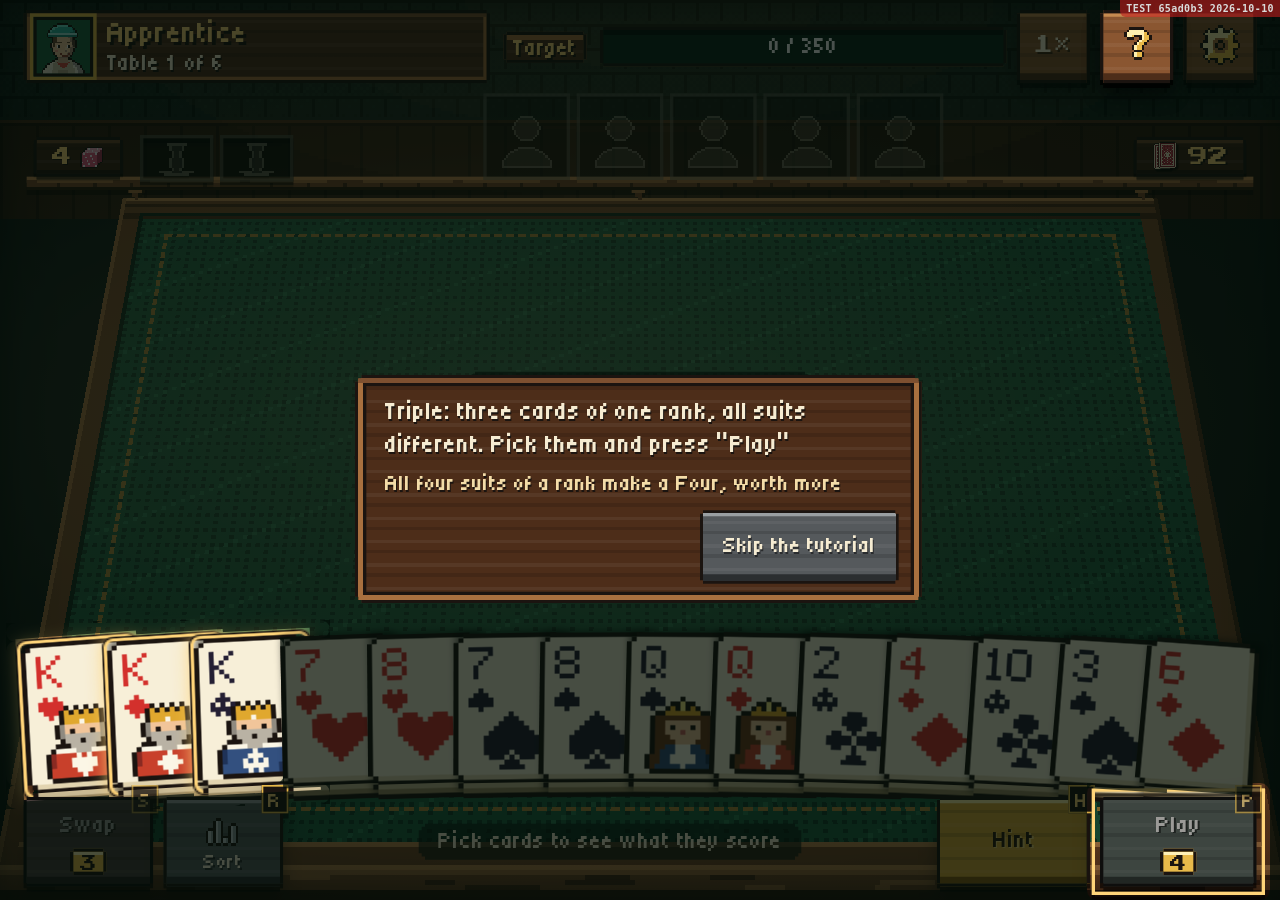
==== elli-bir/index.html @ 68dbdb4c "Publish elli-bir @ 65ad0b3 elli-bir @ 65ad0b3 2026-10-10T19:47:52.633Z idle-fishing @ 21b90ae 2026-1" ====
<!doctype html>
<html lang="ru">
	<head>
		<meta charset="utf-8" />
		<meta name="viewport" content="width=device-width, initial-scale=1, maximum-scale=1, user-scalable=no" />
		<title>51 Usta</title>
		<link rel="icon" href="data:," />
		<!-- Yandex Games SDK -->
		<script async src="/sdk.js" onload="initSDK()"></script>
		<script>
			var sdkDone;
			var sdkStarted = false;
			window.__ysdk = new Promise(function (resolve) { sdkDone = resolve; });
			async function initSDK() {
				if (sdkStarted) return;
				sdkStarted = true;
				try {
					const ysdk = await YaGames.init();
					sdkDone(ysdk);
				} catch (e) {
					sdkDone(null);
				}
			}
			document.currentScript.previousElementSibling.addEventListener("error", function () { sdkDone(null); });
			if (window.YaGames) initSDK(); // loaded before this line ran (its onload then found no initSDK yet)
		</script>
		<script type="module" crossorigin src="./assets/index-DZtdMWfY.js"></script>
		<link rel="stylesheet" crossorigin href="./assets/index-CQ7Fwf6F.css">
	<meta name="robots" content="noindex, nofollow">
</head>
	<body>
		<div id="game"></div>
		<div id="ui"></div>
	<div id="publish-play-badge" aria-hidden="true" style="position:fixed;top:env(safe-area-inset-top,0px);right:env(safe-area-inset-right,0px);border-radius:0 0 0 6px;z-index:2147483647;pointer-events:none;margin:0;padding:2px 6px;background:rgba(190,30,30,.72);color:#fff;font:700 10px/1.3 ui-monospace,Menlo,Consolas,monospace;letter-spacing:.04em;white-space:nowrap;opacity:.85">TEST 65ad0b3 2026-10-10</div>
</body>
</html>
---- elli-bir/assets/index-CQ7Fwf6F.css ----
.bump{animation:bump .28s cubic-bezier(.3,1.8,.5,1)}.bump-big{animation:bump-big .45s cubic-bezier(.3,2.2,.5,1)}@keyframes bump{0%{transform:scale(1)}40%{transform:scale(1.18) rotate(-3deg);color:#fff4b0}to{transform:scale(1)}}@keyframes bump-big{0%{transform:scale(1)}30%{transform:scale(1.45) rotate(4deg);color:#fff}60%{transform:scale(.94) rotate(-2deg)}to{transform:scale(1)}}button{transition:transform .12s,filter .12s}@media(hover:hover){button:hover:not(:disabled){filter:brightness(1.12);transform:translateY(-2px) rotate(-1deg)}}.press{animation:press .32s cubic-bezier(.3,1.6,.5,1)}@keyframes press{0%{transform:scale(1)}25%{transform:scale(1.08,.86)}55%{transform:scale(.95,1.06) rotate(1.5deg)}to{transform:scale(1)}}.shake{animation:shake .35s linear}@keyframes shake{0%,to{transform:translate(0)}20%{transform:translate(-5px) rotate(-2deg)}40%{transform:translate(5px) rotate(2deg)}60%{transform:translate(-3px)}80%{transform:translate(3px)}}.bought{animation:bought .5s ease-out}@keyframes bought{0%{box-shadow:0 0 #6ee07ae6;transform:scale(1)}30%{transform:scale(1.03) rotate(-.6deg)}to{box-shadow:0 0 0 14px #6ee07a00;transform:scale(1)}}.toast{animation:toast-in .4s cubic-bezier(.3,1.7,.5,1)}@keyframes toast-in{0%{transform:scale(.3) rotate(-6deg);opacity:0}to{transform:scale(1) rotate(0);opacity:1}}.modal{animation:modal-in .45s cubic-bezier(.3,1.6,.5,1);box-shadow:0 8px #00000059}@keyframes modal-in{0%{transform:translateY(40px) scale(.6) rotate(-4deg);opacity:0}to{transform:none;opacity:1}}.card{position:relative;overflow:hidden;transition:transform .15s ease-out;--shine-x: -50%}.card:after{content:"";position:absolute;inset:0;background:linear-gradient(105deg,transparent 35%,rgba(255,255,255,.22) 48%,transparent 60%);background-size:250% 100%;background-position:var(--shine-x) 0;pointer-events:none;mix-blend-mode:screen}.row{transition:transform .15s}.idle-bob{animation:idle-bob 2.6s ease-in-out infinite}@keyframes idle-bob{0%,to{transform:translateY(0) rotate(0)}50%{transform:translateY(-2px) rotate(-3deg)}}@media(prefers-reduced-motion:reduce){*,*:before,*:after{animation:none!important;transition:none!important}}.toast .badge{display:block;width:fit-content;margin:0 auto 3px}.coach{z-index:1000}.coach-shade{fill:#000000a8}.coach-ring{pointer-events:none;border:2px solid var(--accent, #ffd34d);box-shadow:0 0 10px var(--accent, #ffd34d);animation:coach-pulse 1.1s ease-in-out infinite}@keyframes coach-pulse{0%,to{opacity:1}50%{opacity:.4}}.coach-caption{padding:10px 12px;border:2px solid var(--accent, #ffd34d);border-radius:10px;background:#1c1a28;color:#fff;font-size:15px;line-height:1.35;white-space:pre-line;user-select:none;-webkit-user-select:none;-webkit-touch-callout:none;box-shadow:0 6px #00000059;animation:coach-in .25s ease-out}@keyframes coach-in{0%{opacity:0}to{opacity:1}}.coach-buttons{display:flex;flex-wrap:wrap;justify-content:flex-end;gap:8px;margin-top:8px}.coach-buttons button{min-width:44px;min-height:44px;padding:0 14px;font:inherit}:root{--felt: #123d2b;--felt-mid: #1f6243;--wood: #6b3f22;--wood-l: #8a5631;--wood-d: #3e2414;--cream: #f6ecd2;--gold: #ffd479;--red: #d3452f;--blue: #3f8fd6;--green: #43a35a;--accent: #ffd479;--spd: 1;--ui: 1;--ink: #1b1410;--brass: #e8b94a;--brass-d: #a8703f;--plank: repeating-linear-gradient(0deg, rgba(0, 0, 0, .13) 0 2px, transparent 2px 6px, rgba(255, 255, 255, .05) 6px 8px, transparent 8px 14px);--notch: polygon(0 2px, 2px 2px, 2px 0, calc(100% - 2px) 0, calc(100% - 2px) 2px, 100% 2px, 100% calc(100% - 2px) , calc(100% - 2px) calc(100% - 2px) , calc(100% - 2px) 100%, 2px 100%, 2px calc(100% - 2px) , 0 calc(100% - 2px) );--notch2: polygon(0 4px, 2px 4px, 2px 2px, 4px 2px, 4px 0, calc(100% - 4px) 0, calc(100% - 4px) 2px, calc(100% - 2px) 2px, calc(100% - 2px) 4px, 100% 4px, 100% calc(100% - 4px) , calc(100% - 2px) calc(100% - 4px) , calc(100% - 2px) calc(100% - 2px) , calc(100% - 4px) calc(100% - 2px) , calc(100% - 4px) 100%, 4px 100%, 4px calc(100% - 2px) , 2px calc(100% - 2px) , 2px calc(100% - 4px) , 0 calc(100% - 4px) )}html,body{margin:0;height:100%;overflow:hidden;overscroll-behavior:none;background:var(--felt)}body{color:var(--cream);font-family:Tiny5,monospace;font-synthesis:none;user-select:none;-webkit-user-select:none;-webkit-touch-callout:none;-webkit-tap-highlight-color:transparent;touch-action:manipulation;overscroll-behavior:none}#game{position:fixed;inset:0}#ui{position:fixed;inset:0;pointer-events:none}button{font-family:inherit;-webkit-touch-callout:none}.round,.shop,.menu{--fit: 1;position:absolute;top:0;left:50%;translate:-50% 0;scale:var(--fit);transform-origin:50% 0;box-sizing:border-box;width:min(520px,calc(100% / var(--fit)));height:calc(100% / var(--fit));padding:max(6px,env(safe-area-inset-top)) 14px max(8px,env(safe-area-inset-bottom));display:flex;flex-direction:column;gap:6px;pointer-events:auto}.round[hidden],.shop[hidden],.menu[hidden]{display:none!important}.top{flex:none}.opp{display:flex;align-items:center;gap:6px;height:44px}.plaque{flex:1;min-width:0;display:flex;align-items:center;gap:8px;box-sizing:border-box;height:44px;padding:2px;border:2px solid var(--ink);background:var(--plank),#4d2d19;box-shadow:inset 0 2px #7d5030,inset 0 0 0 2px var(--brass-d);clip-path:var(--notch)}.portrait{flex:none;box-sizing:border-box;width:36px;height:36px;padding:0;border:2px solid var(--ink);background:var(--felt-mid);box-shadow:0 0 0 2px var(--brass);margin-left:2px;image-rendering:pixelated}.opp-portrait,.sh-portrait{flex:none;display:flex}.opp-text{flex:1;min-width:0}.opp-name{font:18px/1.1 Tiny5,monospace;color:var(--gold);text-shadow:2px 2px 0 var(--ink)}.opp-sub{font-size:14px;color:var(--cream);text-shadow:1px 1px 0 var(--ink)}.sw,.bw{filter:drop-shadow(0 3px 0 rgba(0,0,0,.62)) drop-shadow(0 6px 5px rgba(0,0,0,.35))}.sw{flex:none}.speed,.gear,.help,.btn,.modal .buy{--face: #8a5631;--hi: #c58a50;--lo: #4d2d19;--ring: 0 0 0 0 transparent;box-sizing:border-box;border:2px solid var(--ink);border-radius:0;background:var(--plank),var(--face);box-shadow:var(--ring),inset 0 2px 0 var(--hi),inset 0 -4px 0 var(--lo);clip-path:var(--notch);color:var(--cream);cursor:pointer;touch-action:manipulation}.gear,.help{display:flex;align-items:center;justify-content:center;width:44px;height:44px;padding:0 0 2px}.speed{width:44px;height:44px;padding:0 0 2px;font:12px/1 "Press Start 2P",monospace;text-shadow:1px 1px 0 rgba(0,0,0,.5)}.meter{display:flex;align-items:center;gap:8px;margin-top:4px}.baraj-tag{padding:3px 6px 2px;background:var(--plank),#4d2d19;box-shadow:inset 0 0 0 2px var(--ink),inset 0 3px 0 2px var(--brass-d);clip-path:var(--notch);font:14px/1 Tiny5,monospace;color:var(--gold);text-shadow:1px 1px 0 var(--ink)}.bar{position:relative;flex:1;box-sizing:border-box;height:24px;overflow:hidden;border:2px solid var(--ink);background:#0b2619;box-shadow:inset 0 3px #0000008c,0 2px 0 var(--brass-d);clip-path:var(--notch)}.bar-fill{position:absolute;inset:0 auto 0 0;width:0;background:linear-gradient(#a6ecaf 0 2px,#54b869 2px 8px,#3a9a52 8px 14px,#2a7a40 14px),repeating-linear-gradient(90deg,transparent 0 6px,rgba(0,0,0,.22) 6px 8px);background-blend-mode:normal}.bar-fill.full{background:linear-gradient(#fff0b8 0 2px,#ffd479 2px 8px,#eab648 8px 14px,#c48a22 14px),repeating-linear-gradient(90deg,transparent 0 6px,rgba(0,0,0,.18) 6px 8px)}.bar-fill.full+.bar-text{color:#2a1a0e;text-shadow:none}.bar-text{position:absolute;inset:0;display:flex;align-items:center;justify-content:center;font:14px/1 Tiny5,monospace;color:#fff;text-shadow:1px 1px 0 #0b2619,-1px 1px 0 #0b2619;white-space:nowrap}.counters{display:flex;flex:none;align-items:center;gap:6px;height:24px}.chip{display:flex;align-items:center;gap:6px;box-sizing:border-box;height:24px;padding:0 9px;border:2px solid var(--ink);background:var(--plank),#3a2214;box-shadow:inset 0 2px #6b4428,inset 0 -2px #00000059;clip-path:var(--notch);font-size:14px;white-space:nowrap}.counters{filter:drop-shadow(0 2px 0 rgba(0,0,0,.6))}.chip-n{display:inline-block;min-width:1ch;font:12px/1 "Press Start 2P",monospace;color:var(--gold);text-shadow:1px 1px 0 var(--ink)}.chip-lokum{gap:4px}.lk-wrap{flex:none;display:flex}.lk{display:inline-flex;align-items:center;gap:3px;white-space:nowrap}.lk-n{font:12px/1 "Press Start 2P",monospace;color:var(--gold);text-shadow:1px 1px 0 var(--ink)}.lk-icon{flex:none;width:16px;height:16px;image-rendering:pixelated}.deck-btn{flex:none;display:flex;align-items:flex-end;box-sizing:border-box;height:44px;margin:-20px 0 0 auto;padding:20px 0 0;border:0;background:none;color:inherit;font:inherit;cursor:pointer;touch-action:manipulation}.deck-btn:focus-visible{outline:none}.deck-btn:focus-visible .chip{box-shadow:inset 0 0 0 2px var(--gold)}.deck-btn:active .chip{translate:0 1px}.plaque{position:relative}.kural-btn{position:absolute;inset:-2px;z-index:1;margin:0;padding:0;border:0;background:none;color:inherit;font:inherit;cursor:pointer;touch-action:manipulation}.kural-btn[hidden]{display:none}.kural-mark{position:absolute;left:24px;top:21px;display:flex;align-items:center;justify-content:center;box-sizing:border-box;width:20px;height:20px;border:2px solid var(--ink);background:#8f2a22;box-shadow:inset 0 0 0 1px var(--brass),0 2px #00000080}.kural-btn[data-count="0"] .kural-mark{display:none}.ch-mark{position:absolute;left:2px;top:1px;display:none;align-items:center;justify-content:center;box-sizing:border-box;width:20px;height:20px;border:2px solid var(--ink);background:#b07d18;box-shadow:inset 0 0 0 1px var(--gold),0 2px #00000080}.kural-btn[data-challenge] .ch-mark{display:flex}.opp-sub.ch-sub{white-space:nowrap;overflow:hidden;color:var(--gold)}.kural-btn[data-count="2"] .kural-mark{box-shadow:inset 0 0 0 1px var(--brass),3px -3px 0 -1px #8f2a22,3px -3px 0 1px var(--ink),0 2px #00000080}.chip-icon{flex:none;width:16px;height:16px;image-rendering:pixelated}.kural-btn:focus-visible{outline:none;box-shadow:inset 0 0 0 2px var(--gold)}.kural-btn:active .kural-mark{translate:0 1px}.mods{display:flex;flex:none;justify-content:center;gap:4px;height:50px;width:100%;margin:0 auto}.slot{flex:42 1 0;min-width:0;max-width:42px;box-sizing:border-box;height:50px;border:2px solid var(--ink);background:#0b08068c;box-shadow:inset 0 3px #0009,inset 3px 0 #0000004d,0 2px #f6ecd229;clip-path:var(--notch)}.slot.filled{background:var(--felt-mid);box-shadow:inset 0 0 0 2px var(--brass),0 2px #00000080;cursor:grab;touch-action:none}.slot.dragging{position:relative;z-index:5;filter:brightness(1.15);cursor:grabbing}.slot.drop-to{box-shadow:inset 0 0 0 2px var(--gold),0 2px #00000080}.slot.flash{animation:slot-flash calc(.7s / var(--spd)) ease-out}.portrait-slot{display:block;width:calc(100% - 6px);max-width:36px;height:auto;aspect-ratio:1;margin:3px auto 0}@keyframes slot-flash{0%,40%{box-shadow:inset 0 0 0 2px var(--gold),inset 0 0 12px 4px #ffd479e6;background-color:#5b7a3d}to{box-shadow:inset 0 0 0 2px var(--brass),0 2px #00000080}}.shelf{position:relative;flex:none;height:58px;margin:0 -12px}.shf-row{position:absolute;left:0;right:0;bottom:6px;z-index:1;display:flex;align-items:flex-end;justify-content:center;gap:4px;height:52px}.shf-row[data-seats="7"],.sh-seats[data-seats="7"]{gap:0}.shf-row[data-seats="7"]>.slot+.slot,.sh-seats[data-seats="7"]>.sh-cell+.sh-cell{margin-left:-2px}.shf-row>.slot.filled,.sh-seats .slot.filled{z-index:1}.shf-row>.slot.flash{z-index:2}.shf-plank{position:absolute;left:2px;right:2px;bottom:0;height:8px;background-repeat:repeat-x;background-size:auto 100%;image-rendering:pixelated;box-shadow:0 3px #0000006b}.shf-bracket{position:absolute;top:100%;translate:-50% 0;image-rendering:pixelated;pointer-events:none}.shelf .slot-mud{flex:0 1 52px;max-width:52px;min-width:44px;height:52px;display:flex;align-items:center;justify-content:center;border:2px solid rgba(246,236,210,.2);background:#060a0861;box-shadow:none;clip-path:none}.shelf .slot-mud.filled{border-color:var(--brass);background:var(--felt-mid);box-shadow:0 0 0 1px var(--ink),inset 0 0 0 1px #00000059,0 3px 0 1px #00000059}.shelf .slot-mud.drop-to{border-color:var(--gold);box-shadow:0 0 0 1px var(--ink),0 0 0 3px var(--gold)}.shelf .portrait-slot{width:100%;max-width:48px;height:auto;margin:0;aspect-ratio:1;image-rendering:pixelated;pointer-events:none}.seat-ghost{display:block;image-rendering:pixelated;pointer-events:none}.slot-mud .seat-ghost{width:calc(100% - 8px);max-width:40px;aspect-ratio:1}.shelf .slot-mud.flash{animation:seat-flash calc(.7s / var(--spd)) ease-out}@keyframes seat-flash{0%{translate:0 0}20%,55%{translate:0 -6px;border-color:var(--gold);box-shadow:0 0 0 1px var(--ink),0 0 10px 4px #ffd479d9,0 9px 0 1px #0000004d}to{translate:0 0}}.fx-lo .shelf .slot-mud.flash{animation-name:seat-flash-lo}@keyframes seat-flash-lo{0%{translate:0 0}20%,55%{translate:0 -6px;border-color:var(--gold);box-shadow:0 0 0 1px var(--ink),0 0 0 3px var(--gold)}to{translate:0 0}}.zone{position:relative;z-index:4;flex:1 1 0;min-height:120px;box-sizing:border-box;display:flex;flex-direction:column;align-items:center;justify-content:space-between;padding:4px 0}.rack{--ledge: 7px;position:relative;z-index:5;flex:none;width:100%;box-sizing:border-box;padding:0 8px;opacity:0;transition:opacity .2s}.rack.on{opacity:1}.rk-top{position:relative;z-index:0;display:flex;align-items:flex-end;justify-content:center;gap:8px;box-sizing:border-box;min-height:calc(var(--th-top, 36px) + var(--ledge));padding-bottom:var(--ledge);perspective:520px;perspective-origin:50% -90px}.rk-top:before,.rk-wood:after{content:"";position:absolute;z-index:-1;left:0;right:0}.rk-top:before{top:30%;bottom:var(--ledge);background:linear-gradient(#0000006b,#0000006b),var(--wood) 0 0 / 96px 24px;image-rendering:pixelated;box-shadow:4px 8px 12px #0000008c}.rk-top:after{content:"";position:absolute;z-index:-1;left:0;right:0;bottom:0;height:var(--ledge);background:linear-gradient(#c58a50 0 3px,#2e1a0e 3px 4px,transparent 4px),var(--wood) 0 0 / 96px 24px;image-rendering:pixelated;box-shadow:0 3px #1b1410,0 6px 8px #00000080}.rk-num{display:flex;align-items:flex-end;gap:2px;transform-style:preserve-3d}.rk-num.bump,.rk-num.bump-big{transform-origin:50% 100%;animation:rk-pop calc(.32s / var(--spd)) ease-out}@keyframes rk-pop{0%{scale:1;translate:0 0}35%{scale:1.06;translate:0 -3px}to{scale:1;translate:0 0}}.tl{position:relative;flex:none;box-sizing:border-box;width:var(--tw, 28px);height:var(--th, 39px);transform-style:preserve-3d;transform-origin:50% 100%;transform:rotateX(6deg)}.tl.gap{margin-left:10px}.tl-in{position:absolute;inset:0;transform-style:preserve-3d;transform-origin:50% 50%}.tl-f,.tl-b{position:absolute;inset:0;display:grid;place-items:center;box-sizing:border-box;padding-top:2px;border:2px solid #1b1410;background:#f4ead2;box-shadow:inset 0 -3px #cdbf9c,inset 2px 2px #fffaf0;color:#241f33;font:var(--td, 24px)/1 "Press Start 2P",monospace;text-indent:1px;backface-visibility:hidden;transform:translateZ(3px)}.tl-b{transform:rotateX(180deg) translateZ(3px)}.tl-b:before{content:attr(data-ch)}.tl-t{position:absolute;left:2px;right:2px;top:0;height:6px;box-sizing:border-box;border-top:2px solid #fffaf0;background:#cdbf9c;transform-origin:50% 0;transform:translateZ(3px) rotateX(-90deg)}.tl-hit{position:absolute;inset:0;transform:translateZ(5px)}.tl-in:before{content:"";position:absolute;inset:0;border-radius:2px;box-shadow:0 0 10px 3px #ffd479f2;opacity:0;transform:translateZ(-1px);pointer-events:none}.tl.dot{display:grid;width:5px;padding:0;place-items:end center;color:#e0700f;font:var(--td, 24px)/1 "Press Start 2P",monospace;transform:none}.rk-mult .tl-f,.rk-mult .tl-b{color:#e0700f}.rk-x{align-self:center;font:14px/1 "Press Start 2P",monospace;color:var(--cream);text-shadow:2px 2px 0 #1b1410}.rk-wood{position:relative;z-index:0;box-sizing:border-box;padding:3px 6px var(--ledge);background:linear-gradient(#0000006b,#0000006b),var(--wood) 0 0 / 96px 24px;image-rendering:pixelated;box-shadow:4px 8px 12px #0000008c;perspective:520px;perspective-origin:50% calc(-90px - var(--th-top, 36px) - var(--ledge) - 3px)}.rk-wood:after{bottom:0;height:var(--ledge);background:linear-gradient(#c58a50 0 3px,#2e1a0e 3px 4px,transparent 4px),var(--wood) 0 0 / 96px 24px;box-shadow:0 3px #1b1410,0 6px 8px #00000080}.rk-low{display:flex;align-items:center;justify-content:flex-end;gap:4px;min-height:var(--lh, 39px);transform-style:preserve-3d}.rk-carve{flex:1 1 0;min-width:0;align-self:center;text-align:center;font:14px/1.2 Tiny5,monospace;color:#e2c28c;text-shadow:0 1px 0 #1b0f07,1px 0 0 #1b0f07;white-space:nowrap;overflow:hidden}.rack.opened .rk-carve{color:#ffd479;text-shadow:0 1px 0 #1b0f07,1px 0 0 #1b0f07,0 0 6px rgba(255,212,121,.7)}.rack.done .rk-carve,.rk-eq{display:none}.rack.done .rk-eq{display:block;font:14px/1 "Press Start 2P",monospace;color:var(--cream);text-shadow:2px 2px 0 #1b1410}.rk-total .tl-f,.rk-total .tl-b{background:#f2c95a;box-shadow:inset 0 -3px #b8902e,inset 2px 2px #fff0b0}.rk-total .tl-t{background:#b8902e;border-top-color:#fff0b0}.rk-open .tl-f,.rk-open .tl-b{background:#c8302a;box-shadow:inset 0 -3px #7e1c18,inset 2px 2px #e2554a;color:#f2c95a}.rk-open .tl-t{background:#7e1c18;border-top-color:#e2554a}.rk-open{position:relative;margin-left:18px}.rk-open:before{content:"";position:absolute;left:-11px;top:-2px;bottom:-2px;width:3px;background:#1b0f07;box-shadow:1px 0 #a8703f}.rack.done .rk-open .tl-f,.rack.done .rk-open .tl-b{filter:brightness(.7) saturate(.6)}.rack:not(.opened) .rk-open{visibility:hidden}.rack.opened .rk-open{transform-origin:50% 0;animation:slap calc(.45s / var(--spd)) ease-in both}.rack.opened .rk-open .tl-in:before{animation:tl-glow calc(.9s / var(--spd)) ease-out calc(.4s / var(--spd)) both}@keyframes slap{0%{translate:0 -8px;scale:1.8;visibility:hidden}55%{translate:0 0;scale:1;visibility:visible}70%{translate:0 -3px}to{translate:0 0}}@keyframes tl-glow{0%{opacity:1}to{opacity:0}}.rk-total.lay .tl{animation:drop calc(.22s / var(--spd)) ease-out both;animation-delay:calc(var(--i, 0) * .08s / var(--spd))}.rk-total.lay .tl-in:before{animation:tl-glow calc(.6s / var(--spd)) ease-out calc(var(--i, 0) * .08s / var(--spd) + .2s) both}@keyframes drop{0%{translate:0 -14px;visibility:hidden}to{translate:0 0;visibility:visible}}.rk-fx{position:absolute;inset:0;z-index:8;pointer-events:none}.rk-glass{position:absolute;left:0;top:0;width:22px;height:22px;will-change:transform}.rk-glass .icon{display:block;image-rendering:pixelated}.rk-tag{position:absolute;left:24px;top:-2px;padding:1px 3px;border:2px solid #1b1410;background:#f2c95a;color:#1b1410;font:12px/1 Tiny5,monospace;white-space:nowrap}.rk-steamer{position:absolute;z-index:-1;inset:0;overflow:hidden;pointer-events:none}.rk-steam{position:absolute;bottom:6px;width:6px;height:6px;background:#f6ecd2cc;opacity:0;animation:steam calc(1s / var(--spd)) ease-out var(--sd, 0s) both}@keyframes steam{0%{opacity:0;transform:translate(0) scale(.6)}25%{opacity:.85}to{opacity:0;transform:translate(var(--sx, 0),-38px) scale(1.8)}}.rk-stamp{position:absolute;left:0;right:0;bottom:18px;z-index:3;display:flex;justify-content:center;pointer-events:none;opacity:0}.rk-stamp.show{animation:banner calc(1.25s / var(--spd)) ease-out forwards}.rk-stamp-text{padding:6px 10px 4px;border:3px solid #1b1410;background:#4a2a16;box-shadow:0 0 0 2px #a8703f;color:#ffd479;font:18px/1.1 "Press Start 2P",monospace;text-shadow:2px 2px 0 #1b1410;white-space:nowrap}@keyframes banner{0%{opacity:0;transform:scale(.3) rotate(-9deg)}16%{opacity:1;transform:scale(1.28) rotate(3deg)}28%{transform:scale(.96) rotate(-2deg)}38%{transform:scale(1) rotate(-1deg)}78%{opacity:1;transform:scale(1) rotate(-1deg)}to{opacity:0;transform:scale(1.12) rotate(-1deg)}}.lane{position:relative;z-index:1;flex:none;width:100%}.zone-idle{position:absolute;left:16px;right:16px;top:50%;translate:0 -50%;display:flex;justify-content:center;pointer-events:none;transition:opacity .2s}.plate{display:block;box-sizing:border-box;max-width:100%;padding:6px 12px 5px;background:#0a1610a8;clip-path:var(--notch2);color:var(--cream);text-align:center;font-size:14px;line-height:1.35}.zone.playing .zone-idle{opacity:0}.meld-label{position:absolute;top:0;translate:-50% 0;padding:3px 9px 2px;background:var(--plank),#3e2414;box-shadow:inset 0 0 0 2px var(--ink),inset 0 4px 0 2px #6b4428;clip-path:var(--notch);color:var(--cream);font:14px/1.2 Tiny5,monospace;white-space:nowrap;opacity:0;transition:opacity .2s calc(.05s / var(--spd))}.ml-lv{color:var(--gold)}.meld-label.show{opacity:1}.fx{position:absolute;inset:0;z-index:2;pointer-events:none}.pop{position:absolute;translate:-50% -100%;opacity:0;font:13px/1 "Press Start 2P",monospace;white-space:nowrap;text-shadow:2px 2px 0 rgba(0,0,0,.75);animation:pop-up calc(.95s / var(--spd)) ease-out var(--pd, 0s) both}.pop-chips{color:#f4ead2}.pop-mult{color:#ff9a3c}.pop-lokum{color:#ffb3c9}.pop-xmult{color:var(--gold);font-size:16px}.pop-low{animation-name:pop-low}@keyframes pop-low{0%{opacity:0;transform:translateY(6px) scale(.6)}18%{opacity:1;transform:translateY(-2px) scale(1.15)}70%{opacity:1;transform:translateY(-14px) scale(1)}to{opacity:0;transform:translateY(-18px) scale(1)}}@keyframes pop-up{0%{opacity:0;transform:translateY(8px) scale(.6)}18%{opacity:1;transform:translateY(-4px) scale(1.15)}to{opacity:0;transform:translateY(-30px) scale(1)}}.preview{flex:none;box-sizing:border-box;height:44px;display:flex;align-items:center;justify-content:center}.pv-plate{display:flex;flex-direction:column;justify-content:center;gap:2px;box-sizing:border-box;max-width:100%;padding:3px 12px 2px;background:#0a1610a8;clip-path:var(--notch2);text-align:center;font-size:14px;line-height:1.2}.pv-1{font-size:14px;white-space:nowrap;overflow:hidden;text-overflow:ellipsis}.pv-2:empty,.pv-3:empty{display:none}.pv-3{font-size:10px;line-height:1;white-space:nowrap;overflow:hidden;opacity:.85}.pv-plate.jk{gap:1px;padding-top:2px}.pv-plate.jk .pv-1,.pv-plate.jk .pv-2{font-size:12px;line-height:1.05}.pv-2{display:flex;justify-content:center;gap:12px;white-space:nowrap}.pv-acis.hit,.pv-total{color:var(--gold)}.pv-wins{color:#8be09a}.pv-warn{color:#ff9c8a}.pv-loose{opacity:.75}.pv-approx{width:12px;height:10px;margin-right:4px;vertical-align:baseline;image-rendering:pixelated}.pv-pip{width:14px;height:14px;margin-left:3px;vertical-align:-2px;image-rendering:pixelated}.hand{position:relative;z-index:1;flex:none;width:100%;touch-action:none}.pc{--rx: 20deg;--ry: 0deg;--rz: 0deg;--sc: 1;--fy: 0px;--fz: 0deg;position:absolute;left:0;top:0;width:var(--cw, 46px);height:var(--ch, 64px);transform-origin:0 0;z-index:var(--z, 0);touch-action:none;cursor:pointer;will-change:transform;transition:transform calc(.3s / var(--spd)) cubic-bezier(.2,.85,.3,1),translate .14s ease-out,rotate calc(.35s / var(--spd)),opacity .22s,filter .2s}.pc.sel{--rx: 0deg;translate:0 calc(var(--lift, 10px) * -1)}.tilt{position:absolute;inset:0;transform-origin:50% 45%;transform-style:preserve-3d;transform:translateY(var(--fy)) perspective(640px) rotate(calc(var(--rz) + var(--fz))) rotateX(var(--rx)) rotateY(var(--ry)) scale(var(--sc));transition:transform .3s cubic-bezier(.3,1.45,.5,1);will-change:transform}.pc.pressing .tilt{transition:transform .09s ease-out}.pc.dragging .tilt{transition:transform .07s linear}.pc.pressing .sh,.pc.pressing .sh2{transition:translate .2s ease-out,opacity .2s,transform .09s ease-out}.pc.dragging .sh,.pc.dragging .sh2{transition:translate .2s ease-out,opacity .2s,transform .07s linear}.pc .card{position:relative;overflow:hidden;width:100%;height:100%;border-radius:4px}.pc .face{display:block;width:100%;height:100%;image-rendering:pixelated;pointer-events:none;-webkit-user-select:none;user-select:none;-webkit-user-drag:none}.pc .edge{position:absolute;left:0;top:100%;width:100%;margin-top:-1px;image-rendering:pixelated;pointer-events:none;-webkit-user-select:none;user-select:none;-webkit-user-drag:none}.pc .shade{position:absolute;inset:0;background:var(--shc, #000);opacity:var(--sho, 0);pointer-events:none}.pc .glare{position:absolute;left:50%;top:-60%;width:46%;height:220%;margin-left:-23%;rotate:24deg;translate:300% 0;opacity:0;pointer-events:none;background:linear-gradient(90deg,#fffff000 0 18%,#fffff052 18% 36%,#fffffad1 36% 58%,#fffff052 58% 74%,#fffff000 74%)}.pc.sel .glare,.pc.glint .glare{animation:glint calc(.56s / var(--spd)) linear var(--gd, 0s) both}.pc.dragging .glare{animation:none;translate:var(--gl, 0%) 0;opacity:var(--gla, 0)}@keyframes glint{0%{translate:-170% 0;opacity:1}99%{translate:170% 0;opacity:1}to{translate:300% 0;opacity:0}}.pc .sh{position:absolute;left:calc(var(--sh1-pad) * -1);top:calc(var(--sh1-pad) * -1);width:calc(var(--cw, 46px) + 2 * var(--sh1-pad));height:calc(var(--ch, 64px) + 2 * var(--sh1-pad));background:var(--sh1) center / 100% 100% no-repeat;pointer-events:none;opacity:.5;translate:1.5px 2.5px;transform-origin:calc(var(--sh1-pad) + var(--cw, 46px) / 2) calc(var(--sh1-pad) + var(--ch, 64px) * .45);transform:translateY(var(--fy, 0px)) rotate(calc(var(--rz, 0deg) + var(--fz, 0deg)));transition:translate .2s ease-out,opacity .2s,transform .3s cubic-bezier(.3,1.45,.5,1)}.pc .sh2{display:none;left:calc(var(--sh2-pad) * -1);top:calc(var(--sh2-pad) * -1);width:calc(var(--cw, 46px) + 2 * var(--sh2-pad));height:calc(var(--ch, 64px) + 2 * var(--sh2-pad));background-image:var(--sh2);transform-origin:calc(var(--sh2-pad) + var(--cw, 46px) / 2) calc(var(--sh2-pad) + var(--ch, 64px) * .45);transform:translateY(var(--fy, 0px)) rotate(calc(var(--rz, 0deg) + var(--fz, 0deg)))}.pc.sel .sh2,.pc.dragging .sh2{display:block;animation:sh-in .2s ease-out}@keyframes sh-in{0%{opacity:0}}.pc.sel .sh1,.pc.dragging .sh1{opacity:0}.pc.sel .sh2{opacity:.45;translate:5.7px calc(2.5px + var(--lift, 10px) * 1.62)}.pc.dragging .sh2{opacity:.4;translate:11.6px calc(2.5px + 24px * 1.62 - var(--lift, 10px))}.pc.sel .card{box-shadow:0 0 0 2px var(--gold),0 0 8px 1px #ffd47980}.pc.hint .card{box-shadow:0 0 0 2px #8ff0ff,0 0 9px 3px #6ee1ffb3;animation:hint-glow .7s ease-in-out 3}.pc.hint.sel .card{box-shadow:0 0 0 2px var(--gold),0 0 0 4px #8ff0ff,0 0 9px 4px #6ee1ffb3}@keyframes hint-glow{0%,to{box-shadow:0 0 0 2px #8ff0ff,0 0 9px 3px #6ee1ffb3}50%{box-shadow:0 0 0 2px #fff,0 0 16px 7px #6ee1ff}}.pc.dim{filter:brightness(.55) saturate(.7)}.pc.dragging{z-index:60;translate:0 calc(var(--lift, 10px) * -1);transition:translate .14s ease-out,opacity .22s}.pc.dragging .card{box-shadow:0 0 0 2px #fff6c8}.pc.out{opacity:0;translate:0 -70px;rotate:12deg;pointer-events:none;transition:transform calc(.3s / var(--spd)),translate calc(.38s / var(--spd)) ease-in,rotate calc(.38s / var(--spd)) ease-in,opacity calc(.38s / var(--spd)) ease-in}.pc.hop{animation:hop calc(.3s / var(--spd)) ease-out}.pc.slam{animation:slam calc(.38s / var(--spd)) ease-out var(--gd, 0s)}@keyframes hop{0%{translate:0 0}40%{translate:0 -12px}to{translate:0 0}}@keyframes slam{0%,to{translate:0 0;rotate:0deg}35%{translate:0 -10px;rotate:-3deg}70%{translate:0 -2px;rotate:3deg}}.buttons{position:relative;z-index:3;display:flex;flex:none;gap:4px;height:54px}.bw{position:relative;flex:1 1 0;min-width:44px}.btn.btn-play,.btn.btn-swap{padding-bottom:20px}.bw-n{position:absolute;left:50%;bottom:7px;translate:-50% 0;z-index:1;box-sizing:border-box;min-width:22px;height:16px;padding:2px 4px 0;border:2px solid var(--ink);background:var(--brass);box-shadow:inset 0 2px #fff0b8;clip-path:var(--notch);color:var(--ink);font:10px/1 "Press Start 2P",monospace;text-align:center;pointer-events:none}.bw:has(>.btn:active:not([aria-disabled=true])) .bw-n{translate:-50% 2px}.bw-n:empty{display:none}.bw-n[data-zero]{background:#c46a52;box-shadow:none}.bw[hidden]{display:none}.bw-swap{flex-grow:66}.bw-sort{flex-grow:62}.bw-hint{flex-grow:80}.bw-play{flex-grow:82}.btn{display:flex;flex-direction:column;align-items:center;justify-content:center;gap:2px;width:100%;height:100%;min-height:48px;padding:0 0 2px;white-space:nowrap}.btn-label{font:14px/1.2 Tiny5,monospace;text-shadow:1px 1px 0 rgba(0,0,0,.5)}.btn-cap{font:12px/1 Tiny5,monospace;text-shadow:1px 1px 0 rgba(0,0,0,.5)}.btn-icon{width:24px;height:24px;image-rendering:pixelated;pointer-events:none}.btn-play{--face: #2a7d45;--hi: #7fdc8c;--lo: #14452a}.btn-swap{--face: #b9482f;--hi: #ee8a66;--lo: #6e2414}.btn-hint{--face: #dba836;--hi: #fff0a8;--lo: #8a5f12;color:#2a1a0e}.btn-hint .btn-label{text-shadow:1px 1px 0 rgba(255,240,168,.55)}.btn-sort{--face: #3f6f8f;--hi: #9fd8f2;--lo: #1d3a50}.btn-sort[data-mode=off]{--face: #55595c;--hi: #9a9fa2;--lo: #2b2e30}@keyframes sink{0%,70%{translate:0 2px}to{translate:0 0}}.btn.press,.speed.press,.gear.press,.help.press,.modal .buy.press{animation:sink .2s steps(1,end)}.btn:active,.speed:active,.gear:active,.help:active,.modal .buy:active{translate:0 2px;box-shadow:var(--ring),inset 0 2px 0 var(--hi),inset 0 -2px 0 var(--lo)}.btn:not([aria-disabled=true]):hover:not(:disabled),.speed:hover:not(:disabled),.gear:hover:not(:disabled),.help:hover:not(:disabled),.modal .buy:hover:not(:disabled){transform:none;filter:brightness(1.1)}.btn[aria-disabled=true]{filter:grayscale(.85) brightness(.65);--hi: transparent}.btn[aria-disabled=true].press,.btn[aria-disabled=true]:active{animation:none;translate:none;box-shadow:var(--ring),inset 0 -4px 0 var(--lo)}.btn:focus-visible,.speed:focus-visible,.gear:focus-visible,.help:focus-visible,.modal .buy:focus-visible{outline:none;--ring: inset 0 0 0 2px var(--gold)}.bw.off{cursor:not-allowed}.toasts{position:absolute;left:16px;right:16px;bottom:calc(max(8px,env(safe-area-inset-bottom)) + 54px + 6px + var(--hand-h, 150px) + 6px);z-index:60;display:flex;flex-direction:column;align-items:center;gap:6px;pointer-events:none}.toast{max-width:100%;box-sizing:border-box;padding:8px 14px;border:2px solid var(--gold);border-radius:8px;background:#2a1a0e;color:var(--cream);font:14px/1.3 Tiny5,monospace;text-align:center;transition:opacity .4s}.toast.gone{opacity:0}.round.wide{width:min(var(--col-w, 520px),calc(100% / var(--fit)))}.round.wide .top{display:flex;align-items:center;gap:6px;height:44px}.round.wide .opp{display:contents}.round.wide .plaque{flex:0 1 280px;order:0}.round.wide .meter{flex:1 1 0;min-width:120px;order:1;margin:0 0 0 2px}.round.wide .top .sw{order:2}.round.wide .shelf{display:flex;align-items:flex-end;gap:10px;box-sizing:border-box;margin:0;padding:0 6px 6px}.round.wide .shelf>.counters{display:contents}.round.wide .counters .lk-wrap,.round.wide .counters .goods,.round.wide .counters .deck-btn{position:relative;z-index:2;filter:drop-shadow(0 2px 0 rgba(0,0,0,.6))}.round.wide .shf-row{position:relative;left:auto;right:auto;bottom:auto;order:1;flex:1 1 0;min-width:0}.round.wide .counters .goods{order:0;margin:0 0 1px}.round.wide .counters .lk-wrap{order:0;margin-bottom:2px}.round.wide .counters .deck-btn{order:2;margin:0 0 2px;height:46px;padding-top:22px}.round.wide .rack{max-width:600px}.round.wide .zone.shake{animation-name:zone-shake-wide}@keyframes zone-shake-wide{0%,to{transform:translate(0)}20%{transform:translate(-5px) rotate(-.6deg)}40%{transform:translate(5px) rotate(.6deg)}60%{transform:translate(-3px)}80%{transform:translate(3px)}}.round.wide .buttons{gap:6px}.round.wide .buttons>.preview{order:3;flex:1 1 0;min-width:0;height:100%}.round.wide .bw{flex:0 0 auto}.round.wide .bw-swap{order:1;width:78px}.round.wide .bw-sort{order:2;width:72px}.round.wide .bw-hint{order:4;width:92px}.round.wide .bw-play{order:5;width:94px}.round.wide .bw-spcancel{order:2;width:120px}.round.wide .bw-spapply{order:4;width:120px}.modal-back{position:fixed;inset:0;z-index:2000;display:flex;align-items:center;justify-content:center;box-sizing:border-box;padding:16px;background:#05140dbd}.mw{zoom:var(--ui, 1);width:100%;max-width:320px;filter:drop-shadow(0 4px 0 rgba(0,0,0,.62)) drop-shadow(0 8px 8px rgba(0,0,0,.4))}.pw{flex:none;filter:drop-shadow(0 3px 0 rgba(0,0,0,.62))}.modal{box-sizing:border-box;width:100%;display:flex;flex-direction:column;gap:12px;padding:20px 18px 18px;border:2px solid var(--ink);background:var(--plank),#4d2d19;box-shadow:inset 0 3px #7d5030,inset 0 0 0 3px var(--brass-d),inset 0 0 0 5px var(--ink);clip-path:var(--notch2);text-align:center}.modal-title{font:14px/1.5 "Press Start 2P",monospace;color:var(--gold);text-shadow:2px 2px 0 var(--ink)}.modal .desc{font-size:16px;line-height:1.4;text-shadow:1px 1px 0 var(--ink)}.modal .desc:empty{display:none}.panel-body{display:flex;flex-direction:column;gap:10px}.reward{display:flex;flex-direction:column;gap:6px;padding:8px 10px;background:#0a16108c;clip-path:var(--notch2)}.rw-line{display:flex;align-items:center;justify-content:space-between;gap:8px;font-size:14px;text-align:left;text-shadow:1px 1px 0 var(--ink)}.rw-effect .rw-label{color:#ffd0de}.rw-total{padding-top:6px;border-top:2px solid rgba(232,185,74,.45);color:var(--gold)}.result-where{font-size:14px;text-shadow:1px 1px 0 var(--ink)}.md-head{display:flex;align-items:center;gap:12px;text-align:left}.md-frame{flex:none;box-sizing:border-box;width:68px;height:68px;border:2px solid var(--ink);background:var(--felt-mid);box-shadow:0 0 0 2px var(--brass)}.md-portrait,.of-portrait{display:block;width:64px;height:64px;image-rendering:pixelated}.md-side{min-width:0}.md-rarity{max-width:100%;box-sizing:border-box;overflow-wrap:normal;display:inline-block;padding:3px 6px 2px;font:12px/1 Tiny5,monospace;color:var(--cream);background:#3d5a48;clip-path:var(--notch);text-shadow:1px 1px 0 var(--ink)}.md-common,.md-uncommon,.md-rare,.md-legendary{white-space:nowrap}.md-uncommon{background:#2f5f8f}.md-rare{background:#7a3f8f}.md-legendary{color:var(--ink);background:#e8b94a;text-shadow:1px 1px 0 #fff0b0}.md-desc{margin-top:6px;font-size:14px;line-height:1.35;text-shadow:1px 1px 0 var(--ink)}.md-sell{margin-top:10px;font-size:14px;text-shadow:1px 1px 0 var(--ink)}.md-sell .lk-n{font:14px/1 Tiny5,monospace}.cd-face{flex:none;width:69px;height:96px;image-rendering:pixelated;filter:drop-shadow(0 3px 0 rgba(0,0,0,.55))}.cd-kind{background:#8f5a1f}.set-list{display:flex;flex-direction:column;gap:4px;text-align:left}.set-row{display:flex;align-items:center;justify-content:space-between;gap:10px}.set-name{min-width:0;display:flex;flex-direction:column;gap:2px}.set-label{font-size:16px;line-height:1.2;text-shadow:1px 1px 0 var(--ink)}.set-note{font-size:12px;line-height:1.2;color:var(--gold);text-shadow:1px 1px 0 var(--ink)}.set-w{flex:none;width:104px}.set-pair{display:grid;grid-template-columns:1fr 1fr;gap:8px}.set-pair .set-w{width:auto}.modal .set-pair .set-tg{font-size:14px}.modal .set-tg{min-height:44px;--face: #55595c;--hi: #9a9fa2;--lo: #2b2e30}.modal .set-tg.on{--face: #2a7d45;--hi: #7fdc8c;--lo: #14452a}.modal .tg-speed{--face: #3f6f8f;--hi: #9fd8f2;--lo: #1d3a50;font:12px/1 "Press Start 2P",monospace}.modal .set-tg[aria-disabled=true]{filter:grayscale(.85) brightness(.65);--hi: transparent;cursor:not-allowed}.modal .set-tg[aria-disabled=true]:active{translate:none}.intro{display:flex;flex-direction:column;align-items:center;gap:12px}.intro-frame{width:100px;height:100px}.intro-portrait{display:block;width:96px;height:96px;image-rendering:pixelated}.intro-target{font:12px/1.4 "Press Start 2P",monospace;color:var(--gold);text-shadow:2px 2px 0 var(--ink)}.result{display:flex;flex-direction:column;gap:8px}.result .bar{flex:none}.result-plays{font-size:14px;opacity:.85}.modal .buy{display:flex;align-items:center;justify-content:center;width:100%;min-height:48px;padding:0 0 2px;font:14px/1.2 Tiny5,monospace;text-shadow:1px 1px 0 rgba(0,0,0,.5)}.modal .buy-win{--face: #2a7d45;--hi: #7fdc8c;--lo: #14452a}.modal .buy-lose{--face: #b9482f;--hi: #ee8a66;--lo: #6e2414}.world{position:absolute;inset:0;overflow:hidden;pointer-events:none;background:#0e1714}.w-room{position:absolute;left:0;top:0;display:block;image-rendering:pixelated}.w-burst{position:absolute;left:0;top:0;width:0;height:0;scale:var(--ui);display:none}.w-burst.go{display:block}.w-flash,.w-rays,.w-ring{position:absolute;left:0;top:0;translate:-50% -50%;border-radius:50%;opacity:0}.w-flash{width:260px;height:260px;mix-blend-mode:screen;background:radial-gradient(circle,#ffffe6 0 8%,#ffd678d9 20%,#ffaa3c40,#ffaa3c00 70%)}.w-rays{width:520px;height:520px;mix-blend-mode:screen;background-size:100% 100%}.w-ring{width:60px;height:60px;box-sizing:border-box;border:4px solid rgba(255,236,170,.9)}.w-spark{position:absolute;left:-2px;top:-2px;opacity:0}.w-flash,.w-rays,.w-ring,.w-spark{animation-fill-mode:both}.w-tint{position:fixed;left:0;top:0;width:480px;height:480px;scale:var(--ui);display:none;opacity:0;pointer-events:none;mix-blend-mode:screen;background:radial-gradient(circle,#ffd6784d,#ffaa3c1f 105px,#ffaa3c00 240px)}.go.w-tint{display:block;animation:w-tint calc(1.2s / var(--spd)) ease-out}.go .w-flash{animation:w-flash calc(.8s / var(--spd)) ease-out}.go .w-rays{animation:w-rays calc(1.4s / var(--spd)) ease-out}.go .w-ring{animation:w-ring calc(.65s / var(--spd)) ease-out}.go .w-spark{animation:w-spark calc(var(--life) / var(--spd)) cubic-bezier(.2,.7,.3,1)}.world.go{animation:w-shake calc(.32s / var(--spd)) linear}@keyframes w-tint{0%{opacity:0}7%{opacity:1}to{opacity:0}}@keyframes w-flash{0%{opacity:0;scale:.6}11%{opacity:1}62%{scale:1.8}to{opacity:0;scale:2}}@keyframes w-rays{0%{opacity:0;scale:.4;rotate:0deg}9%{opacity:.85}to{opacity:0;scale:1.5;rotate:42deg}}@keyframes w-ring{0%{opacity:1;scale:.2}to{opacity:0;scale:3.4}}@keyframes w-spark{0%{opacity:1;translate:0 0}to{opacity:0;translate:var(--dx) var(--dy)}}@keyframes w-shake{0%{translate:0 0}15%{translate:4px -3px}35%{translate:-3px 3px}55%{translate:2px -2px}75%{translate:-1px 1px}to{translate:0 0}}.fx-lo .w-rays,.fx-lo .w-tint,.fx-lo .pc .glare,.fx-lo .pc .sh2,.fx-lo .tl-in:before{display:none}.fx-lo .w-flash{mix-blend-mode:normal}.fx-lo .w-burst{opacity:.45}.fx-lo .pc.sel .sh1,.fx-lo .pc.dragging .sh1{opacity:.4;translate:5.7px calc(2.5px + var(--lift, 10px) * 1.62)}.fx-lo .rk-top:before,.fx-lo .rk-wood{box-shadow:3px 6px #0006}.fx-lo .rk-top:after,.fx-lo .rk-wood:after{box-shadow:0 3px #1b1410}.shop{gap:4px}.shop .counters{justify-content:space-between;gap:4px}.shop .counters .chip{padding:0 7px}.shop .opp-name{font-size:15px;white-space:nowrap}.sh-own,.sh-offer-box{flex:none;display:flex;flex-direction:column;gap:4px}.mods.sh-seats{height:auto;gap:6px}.sh-own:has(.sh-seats[data-seats="7"]){margin:0 -12px}.mods.sh-seats[data-seats="7"]{gap:0}.sh-cell{flex:0 1 52px;min-width:44px;display:flex;flex-direction:column;align-items:center;gap:0}.sh-cell .slot{flex:none;width:100%;max-width:none;height:52px}.sh-cell .portrait-slot{max-width:44px;margin-top:2px}.sh-tag{display:flex;align-items:center;justify-content:center;height:16px}.sh-sell .lk-n{font-size:10px;color:#ffb3c9}.sh-offers{display:flex;gap:8px}.sh-offer-box[hidden]{display:none}.offer{flex:1 1 0;min-width:0;min-height:150px;box-sizing:border-box;display:flex;flex-direction:column;gap:4px;padding:6px;border:2px solid var(--ink);background:var(--plank),#4d2d19;box-shadow:inset 0 2px #7d5030,inset 0 0 0 2px var(--brass-d);clip-path:var(--notch2)}.offer[hidden]{display:none}.sh-offers[data-n="3"]{flex-wrap:wrap}.sh-offers[data-n="3"] .offer{flex:1 1 40%;min-height:0}.offer.sold{align-items:center;justify-content:center;background:#0b08068c;box-shadow:inset 0 3px #0009}.offer.dealt{animation:of-deal calc(.35s / var(--spd)) ease-out}@keyframes of-deal{0%{translate:0 -10px;filter:brightness(1.6)}}.of-head{display:flex;align-items:flex-start;gap:8px}.of-frame{cursor:pointer}.of-side{flex:1;min-width:0;display:flex;flex-direction:column;align-items:flex-start;gap:3px}.of-side .md-rarity{max-width:100%;box-sizing:border-box;white-space:nowrap}.of-name{min-width:0;font-size:14px;line-height:1.2;color:var(--gold);text-shadow:1px 1px 0 var(--ink);overflow-wrap:anywhere}.of-frame{width:52px;height:52px}.of-frame .of-portrait{width:48px;height:48px}@media(max-width:340px){.shop .opp-sub,.shop .opp-name{font-size:12px}.of-side .md-rarity{font-size:10px;padding:2px 4px 1px}}.of-desc{flex:1;font-size:12px;line-height:1.25;text-shadow:1px 1px 0 var(--ink)}.of-price{flex:none;padding:0 2px}.bw.of-bw{flex:none;align-self:stretch;height:44px}.of-bw .btn{min-height:44px;gap:0}.of-cost .lk-n{font-size:10px}.of-bw .btn-label{font-size:12px}.btn-buy{--face: #2a7d45;--hi: #7fdc8c;--lo: #14452a}.sh-fill{flex:1}.bw-reroll,.bw-leave{flex-grow:1}.btn-reroll{--face: #3f6f8f;--hi: #9fd8f2;--lo: #1d3a50}.btn-leave{--face: #2a7d45;--hi: #7fdc8c;--lo: #14452a}.sh-cost .lk-n{font-size:10px}.shop .toasts{bottom:calc(max(8px,env(safe-area-inset-bottom)) + 64px)}@media(max-height:460px){.modal-back{padding:6px 16px}.pn-tut .result-where,.pn-tut .result-plays{display:none}.set-list{gap:2px}.set-howto{margin-top:0}.pn-set .mw{max-width:600px}.pn-coll .mw{max-width:520px}.pn-set .set-list{display:grid;grid-template-columns:1fr 1fr;column-gap:18px;row-gap:2px}.pn-set .set-pair,.pn-set .set-howto{grid-column:1 / -1}.modal{gap:6px;padding:10px 14px 12px}.modal .buy{min-height:44px}.panel-body{gap:6px}.reward{gap:3px;padding:5px 10px}.intro-frame{width:68px;height:68px}.intro-portrait{width:64px;height:64px}}.coach{z-index:2100}.coach-shade{fill:#040e09b8}.coach-ring{visibility:hidden;border:0;box-shadow:none;animation:none}.coach-caption.tut-cap,.tut-note{zoom:var(--ui, 1);box-sizing:border-box;padding:10px 12px;border:2px solid var(--ink);border-radius:0;background:var(--plank),#4d2d19;box-shadow:inset 0 3px #7d5030,inset 0 0 0 3px var(--brass-d),inset 0 0 0 5px var(--ink);clip-path:var(--notch2);color:var(--cream);font:15px/1.35 Tiny5,monospace;text-align:left;text-shadow:1px 1px 0 var(--ink)}.tut-note{position:fixed;z-index:70;overflow-y:auto;pointer-events:none;animation:coach-in .25s ease-out}.tut-note button,.tut-note.tut-scroll{pointer-events:auto}.tut-note.tut-row{display:flex;align-items:center;gap:10px}.tut-row .coach-text{flex:1;min-width:0}.tut-row .coach-buttons{flex:none;margin-top:0}.tut-why{margin-top:4px;padding:0 4px;font-size:13px;line-height:1.3;color:var(--gold)}.tut-main{padding:0 4px}.tut-more{margin-top:4px;padding:0 4px;font-size:13px;line-height:1.3;color:#f3dca8}.tut-cap .coach-buttons{display:flex;flex-wrap:wrap;justify-content:flex-end;gap:8px;margin-top:8px}.tut-cap .coach-buttons button{--face: #55595c;--hi: #9a9fa2;--lo: #2b2e30;min-width:44px;min-height:44px;padding:0 12px 2px;box-sizing:border-box;border:2px solid var(--ink);border-radius:0;background:var(--plank),var(--face);box-shadow:inset 0 2px 0 var(--hi),inset 0 -4px 0 var(--lo);clip-path:var(--notch);color:var(--cream);font:13px/1.2 Tiny5,monospace;text-shadow:1px 1px 0 rgba(0,0,0,.5);cursor:pointer;touch-action:manipulation}.tut-cap .coach-buttons .coach-next{--face: #2a7d45;--hi: #7fdc8c;--lo: #14452a;font-size:14px;min-width:96px}.tut-cap .coach-buttons button:active{translate:0 2px;box-shadow:inset 0 2px 0 var(--hi),inset 0 -2px 0 var(--lo)}.tut-cap .coach-buttons button:focus-visible{outline:none;box-shadow:inset 0 0 0 2px var(--gold),inset 0 2px 0 var(--hi),inset 0 -4px 0 var(--lo)}.tut-lit{outline:2px solid var(--gold);outline-offset:3px;animation:tut-pulse 1.1s ease-in-out infinite}@keyframes tut-pulse{0%,to{outline-color:var(--gold)}50%{outline-color:#ffd4794d}}.fx-lo .tut-lit{animation:none}.pc.tut-lit{outline:none;animation:none}.pc.tut-lit .card{box-shadow:0 0 0 2px var(--gold),0 0 10px 3px #ffd479cc;outline:1px solid var(--ink);outline-offset:2px;animation:tut-card 1.1s ease-in-out infinite}@keyframes tut-card{0%,to{box-shadow:0 0 0 2px var(--gold),0 0 10px 3px #ffd479cc}50%{box-shadow:0 0 0 2px #ffe9b0,0 0 4px 1px #ffd47959}}.fx-lo .pc.tut-lit .card{animation:none;box-shadow:0 0 0 2px var(--gold)}.tut-corner{position:absolute;width:0;height:0;visibility:hidden;pointer-events:none}.kural-card{display:flex;flex-direction:column;align-items:center;gap:6px;padding:10px 12px;background:var(--cream);color:var(--ink);border:2px solid var(--ink);box-shadow:inset 0 0 0 2px var(--red);clip-path:var(--notch2)}.kural-tag{background:#8f5a1f}.kural-name{font:12px/1.4 "Press Start 2P",monospace;color:var(--red)}.kural-desc{font-size:15px;line-height:1.3}.kural-card{max-height:calc(100dvh - 210px);overflow-y:auto}.kural-rule{display:flex;flex-direction:column;align-items:center;gap:4px}.kural-rule+.kural-rule{padding-top:8px;border-top:2px dashed rgba(27,20,16,.35)}.kural-ex{display:flex;flex-direction:column;align-items:center;gap:4px;font-size:12px;line-height:1.3}.kural-ex-row{display:flex;align-items:center;justify-content:center;flex-wrap:wrap;gap:6px 10px}.ht-cards.kural-ex-cards{width:auto}.kural-ex-n{display:flex;flex-direction:column;align-items:center;gap:2px}.kural-ex-k{font-size:12px}.kural-ex-v{font:12px/1 "Press Start 2P",monospace}.kural-ex-n.after .kural-ex-v{color:var(--red)}.intro.intro-kural{gap:8px}.intro-kural .intro-head{display:flex;align-items:center;justify-content:center;gap:10px}.intro-kural .intro-frame{width:68px;height:68px}.intro-kural .intro-portrait{width:64px;height:64px}.howto{display:flex;flex-direction:column;gap:6px;max-height:calc(100dvh - 150px);overflow-y:auto;text-align:left;text-shadow:1px 1px 0 var(--ink)}.ht-melds{display:flex;flex-direction:column;gap:3px;padding:5px 8px;background:#0a16108c;clip-path:var(--notch2)}.ht-meld{display:flex;align-items:center;gap:8px}.ht-cards{flex:none;display:flex;width:80px}.ht-card{display:block;width:23px;height:32px;image-rendering:pixelated;filter:drop-shadow(1px 1px 0 rgba(0,0,0,.6))}.ht-card+.ht-card{margin-left:-12px}.ht-text{min-width:0;display:flex;flex-direction:column;font-size:12px;line-height:1.15}.ht-name{color:var(--gold)}.ht-head{display:flex;flex-wrap:wrap;justify-content:space-between;column-gap:8px;white-space:nowrap}.ht-base{color:var(--cream);opacity:.85}.ht-line{font-size:12px;line-height:1.25}.pn-help .modal{gap:8px;padding:14px}.ht-acis{color:var(--gold)}.set-howto{margin-top:4px}.tut-help{position:fixed;z-index:2150;transform-origin:0 0}.tut-help[hidden]{display:none}.tut-plate{font-size:14px;text-shadow:1px 1px 0 var(--ink)}.pw.tut-lit{outline-offset:2px}.tip{position:absolute;z-index:50;box-sizing:border-box;width:max-content;max-width:min(240px,calc(100% - 12px));padding:6px 9px 7px;border:2px solid var(--ink);background:var(--plank),#4d2d19;box-shadow:inset 0 2px #7d5030,inset 0 0 0 2px var(--brass-d);clip-path:var(--notch);color:var(--cream);font:12px/1.25 Tiny5,monospace;text-align:left;text-shadow:1px 1px 0 var(--ink);pointer-events:none;animation:tip-in .12s ease-out}.tip[hidden]{display:none}@keyframes tip-in{0%{opacity:0;translate:0 4px}}.tip-in{display:flex;flex-direction:column;gap:2px}.tip-name{font-size:14px;color:var(--gold)}.tip-points{color:#bfe8a0}.tip-kname{color:var(--gold)}.pn-deck .modal{gap:8px;padding:14px 12px}.dk{display:flex;flex-direction:column;gap:6px;text-align:left;text-shadow:1px 1px 0 var(--ink)}.dk-sum{font-size:13px;line-height:1.25}.dk-legend{display:flex;flex-wrap:wrap;gap:2px 10px;font-size:12px;line-height:1.2}.dk-key{display:inline-flex;align-items:center;gap:4px}.dk-swatch{display:inline-block;width:9px;height:12px;background:var(--cream);box-shadow:0 0 0 1px var(--ink)}.dk-swatch.dk-hand{box-shadow:0 0 0 2px var(--gold)}.dk-swatch.dk-gone{opacity:.32}.dk-scroll{position:relative;max-height:calc(100dvh / var(--ui, 1) - 220px);overflow-y:auto;padding:4px 4px 6px;background:#0a16108c;clip-path:var(--notch2);overscroll-behavior:contain}.dk-grid{display:grid;grid-template-columns:20px repeat(4,minmax(36px,1fr)) 38px;gap:3px 3px;align-items:center}.dk-row{display:contents}.dk-rank{font:10px/1 "Press Start 2P",monospace;color:var(--gold);text-align:center}.dk-suit{display:flex;flex-direction:column;align-items:center;gap:2px}.dk-pip{width:14px;height:14px;image-rendering:pixelated}.dk-n{font-size:12px;line-height:1;white-space:nowrap;text-align:center}.dk-cell{display:flex;min-height:32px}.dk-c{position:relative;flex:none;display:block;width:23px;height:32px;image-rendering:pixelated;cursor:pointer}.dk-c+.dk-c{margin-left:-12px}.dk-c.dk-hand{z-index:1;outline:2px solid var(--gold);outline-offset:-1px}.dk-c.dk-gone{opacity:.32;filter:grayscale(.6)}.dk-jname{grid-column:1 / span 3;padding-left:4px;font-size:12px;color:var(--gold)}.dk-jcell{grid-column:4 / span 2}.dk-scroll .tip{max-width:calc(100% - 12px)}.menu{gap:10px}.mn-logo{flex:none;display:flex;flex-direction:column;align-items:center;gap:8px;padding:34px 0 6px;text-align:center}.mn-title{margin:0;font:30px/1.2 "Press Start 2P",monospace;color:var(--gold);text-shadow:3px 3px 0 var(--ink),-1px -1px 0 var(--ink),0 0 14px rgba(255,212,121,.35)}.mn-tag{padding:3px 8px 2px;background:#0a1610a8;clip-path:var(--notch);font:15px/1.3 Tiny5,monospace;color:var(--cream);text-shadow:1px 1px 0 var(--ink)}.mn-list{flex:none;display:flex;flex-direction:column;gap:10px;box-sizing:border-box;width:min(100%,300px);margin:0 auto;padding-top:22px}.bw.mn-bw{flex:none;height:54px}.bw.mn-bw[hidden]{display:none}.btn.mn-btn{flex-direction:row;justify-content:flex-start;gap:12px;padding:0 16px 2px}.mn-text{display:flex;flex-direction:column;align-items:flex-start;gap:3px;min-width:0}.mn-btn .btn-label{font-size:16px}.mn-where{font:12px/1.1 Tiny5,monospace;color:#dff5e2;text-shadow:1px 1px 0 rgba(0,0,0,.5);white-space:normal;text-align:left}.mn-where:empty{display:none}.mn-continue{--face: #2a7d45;--hi: #7fdc8c;--lo: #14452a}.mn-newGame{--face: #b9482f;--hi: #ee8a66;--lo: #6e2414}.mn-fill{flex:1}.mn-pair{display:flex;gap:10px}.mn-pair>.bw.mn-bw{flex:1 1 0;min-width:0}.mn-pair.two .btn.mn-btn{gap:8px;padding:0 10px 2px}@media(max-height:460px){.mn-logo{padding:10px 0 0;gap:4px}.mn-title{font-size:22px}.mn-list{display:grid;grid-template-columns:1fr 1fr;gap:8px 10px;width:min(100%,480px);padding-top:10px}.mn-pair{display:contents}.mn-pair.two .btn.mn-btn{gap:12px;padding:0 16px 2px}.bw.mn-bw{height:50px}}.pn-coll .modal,.pn-soon .modal{gap:8px;padding:14px 12px}.cl{display:flex;flex-direction:column;gap:6px;text-align:left}.cl-tabs{display:flex;flex-wrap:wrap;gap:4px}.pw.cl-tw{flex:1 1 auto}.modal .cl-tab{min-height:44px;padding:0 6px 2px;font-size:13px;white-space:nowrap}.modal .cl-tab.on{--face: #2a7d45;--hi: #7fdc8c;--lo: #14452a}.cl-count{font-size:12px;color:var(--gold);text-shadow:1px 1px 0 var(--ink)}.cl-list{display:flex;flex-direction:column;gap:8px;max-height:calc(100dvh / var(--ui, 1) - 270px);min-height:120px;overflow-y:auto;padding:8px 8px 10px;background:#0a16108c;clip-path:var(--notch2);overscroll-behavior:contain;text-shadow:1px 1px 0 var(--ink)}.cl-row{display:flex;align-items:flex-start;gap:10px}.cl-pic{flex:none;display:flex;justify-content:center;width:52px}.cl-portrait{display:block;box-sizing:content-box;width:48px;height:48px;border:2px solid var(--ink);background:var(--felt-mid);box-shadow:0 0 0 2px var(--brass);image-rendering:pixelated}.cl-card{display:block;width:46px;height:64px;image-rendering:pixelated;filter:drop-shadow(1px 1px 0 rgba(0,0,0,.6))}.cl-pic .icon{width:32px;height:32px;margin-top:4px}.cl-locked .cl-portrait.cl-shade{background:#0d1a14;box-shadow:0 0 0 2px #3a4a40}.cl-shaded .icon,.cl-shaded .cl-card{filter:brightness(.16) contrast(1.2)}.cl-locked .cl-name{color:#b9b6a6}.cl-locked .md-rarity{opacity:.6}.cl-side{flex:1;min-width:0}.cl-head{display:flex;flex-wrap:wrap;align-items:center;gap:4px 8px}.cl-name{font-size:14px;line-height:1.2;color:var(--gold)}.cl-name.kural-name{font-size:11px;color:#ff9a80}.cl-desc{margin-top:3px;font-size:12px;line-height:1.3}.cl-note{margin-top:3px;font-size:12px;line-height:1.25;color:#bfe8a0}.cl-example{color:var(--cream);opacity:.85}.cl-layer-finish{background:#2f5f8f}.cl-layer-stamp{background:#7a3f8f}.cl-price .lk-n{font-size:10px}.cl-cond{color:#bfe8a0}.new-dot{position:absolute;z-index:2;width:14px;height:14px;image-rendering:pixelated;pointer-events:none}.new-dot[hidden]{display:none}.cl-dot{top:-6px;right:-5px}.cl-tab-dot{top:-5px;right:-3px}.mn-dot{top:4px;right:4px}.cl-pic,.pw.cl-tw,.bw.mn-bw{position:relative}.nz{display:inline-flex;align-items:center;gap:3px;white-space:nowrap}.nz-n{font:12px/1 "Press Start 2P",monospace;color:#9fd4ff;text-shadow:1px 1px 0 var(--ink)}.nz-icon{flex:none;width:16px;height:16px;image-rendering:pixelated}.mn-nazar{position:absolute;top:calc(max(6px,env(safe-area-inset-top)) - 6px);left:4px;box-sizing:border-box;min-width:calc(44px / var(--fit, 1));min-height:calc(44px / var(--fit, 1));padding:10px;border:0;background:none;color:inherit;font:inherit;cursor:pointer;touch-action:manipulation}.mn-nazar:focus-visible{outline:none}.mn-nazar:focus-visible .mn-nz{box-shadow:inset 0 0 0 2px var(--gold)}.mn-nazar .mn-nz{display:flex;padding:4px 6px 3px;background:#0a1610a8;clip-path:var(--notch)}.mn-nazar:active .mn-nz{translate:0 1px}.mn-nazar:empty{display:none}.pn-ach .modal{gap:8px;padding:14px 12px}.ac{display:flex;flex-direction:column;gap:6px;text-align:left}.ac-sum{display:flex;flex-wrap:wrap;align-items:center;justify-content:space-between;gap:4px 10px;font-size:12px;color:var(--gold);text-shadow:1px 1px 0 var(--ink)}.ac-list{display:flex;flex-direction:column;gap:8px;max-height:calc(100dvh / var(--ui, 1) - 190px);min-height:120px;overflow-y:auto;padding:8px 8px 10px;background:#0a16108c;clip-path:var(--notch2);overscroll-behavior:contain;text-shadow:1px 1px 0 var(--ink)}.ac-row{display:flex;align-items:flex-start;gap:8px;padding:4px}.ac-row.ac-done{background:#ffd4791f;box-shadow:inset 2px 0 0 var(--gold)}.ac-pic{flex:none;width:36px;display:flex;justify-content:center}.ac-pic .icon{width:32px;height:32px;image-rendering:pixelated}.ac-row:not(.ac-done) .ac-pic .icon{opacity:.5;filter:grayscale(.85)}.ac-side{flex:1;min-width:0}.ac-head{display:flex;flex-wrap:wrap;align-items:center;gap:4px 8px}.ac-name{font-size:14px;line-height:1.2;color:var(--gold)}.ac-row:not(.ac-done) .ac-name{color:var(--cream)}.ac-tag{background:#2a7d45}.ac-desc{margin-top:3px;font-size:12px;line-height:1.3}.ac-bar{display:flex;align-items:center;gap:6px;margin-top:4px}.ac-track{flex:1;height:6px;border:1px solid var(--ink);background:#00000073}.ac-fill{height:100%;background:var(--gold)}.ac-num{flex:none;font:9px/1 "Press Start 2P",monospace;color:var(--cream)}.ac-reward{display:flex;flex-wrap:wrap;align-items:center;gap:3px 8px;margin-top:4px;font-size:12px;color:#bfe8a0}.ac-who{display:inline-flex;align-items:center;gap:4px;min-width:0}.ac-portrait{flex:none;width:32px;height:32px;border:1px solid var(--ink);background:var(--felt-mid);image-rendering:pixelated}.ac-wname{color:var(--cream)}.ach-toast{zoom:var(--ui, 1);position:fixed;top:calc(max(6px,env(safe-area-inset-top)) + 2px);left:0;right:0;z-index:1900;box-sizing:border-box;width:max-content;max-width:min(340px,calc(100vw / var(--ui, 1) - 16px));margin:0 auto;display:flex;flex-direction:column;gap:4px;padding:7px 10px 6px;border:2px solid var(--ink);background:var(--plank),#4d2d19;box-shadow:inset 0 0 0 2px var(--brass);clip-path:var(--notch2);pointer-events:none;text-shadow:1px 1px 0 var(--ink);animation:ach-in .26s steps(4) both}.ach-toast.out{animation:ach-out .24s steps(4) both}@keyframes ach-in{0%{translate:0 -12px;opacity:0}}@keyframes ach-out{to{translate:0 -12px;opacity:0}}.at-top{display:flex;align-items:center;gap:6px}.at-top .icon{flex:none;width:24px;height:24px;image-rendering:pixelated}.at-name{min-width:0;font-size:14px;line-height:1.2;color:var(--gold)}.at-unlock{display:flex;align-items:center;gap:6px;font-size:12px;line-height:1.25;color:#bfe8a0}.at-portrait{flex:none;width:32px;height:32px;border:1px solid var(--ink);background:var(--felt-mid);image-rendering:pixelated}.soon{display:flex;flex-direction:column;align-items:center;gap:10px;padding:10px 6px;background:#0a16108c;clip-path:var(--notch2);text-shadow:1px 1px 0 var(--ink)}.soon-icons{display:flex;gap:6px}.soon-icons .icon{width:32px;height:32px;opacity:.4;filter:grayscale(.7)}.soon-tag{background:#8a5f12}.soon-text{font-size:14px;line-height:1.35;text-align:center}.ch-body{display:flex;flex-direction:column}.ch-lock .ac-bar{align-self:stretch;margin:0 8px}.chl{display:flex;flex-direction:column;gap:6px}.chl-list{display:flex;flex-direction:column;gap:8px;max-height:calc(100dvh / var(--ui, 1) - 250px);min-height:120px;overflow-y:auto;padding:8px 8px 10px;background:#0a16108c;clip-path:var(--notch2);overscroll-behavior:contain;text-shadow:1px 1px 0 var(--ink);text-align:left}.chl-row{display:flex;padding:4px 4px 6px;box-shadow:inset 2px 0 #ffd47959}.chl-row.chl-passed{background:#ffd4791f;box-shadow:inset 2px 0 0 var(--gold)}.chl-row.chl-going{background:#2a7d4538;box-shadow:inset 2px 0 #7fdc8c}.chl-row.chl-locked{opacity:.55;filter:grayscale(.8)}.chl-side{flex:1;min-width:0}.chl-head{display:flex;flex-wrap:wrap;align-items:center;gap:4px 8px}.chl-num{font:10px/1 "Press Start 2P",monospace;color:var(--cream)}.chl-name{font-size:14px;line-height:1.2;color:var(--gold)}.chl-tag{background:#2a7d45}.chl-tag-going{background:#8a5f12}.chl-rules{margin:4px 0 0;padding:0;list-style:none}.chl-line{position:relative;padding-left:10px;font-size:12px;line-height:1.3}.chl-line:before{content:"";position:absolute;left:1px;top:6px;width:4px;height:4px;background:var(--gold)}.chl-taken{color:var(--cream);opacity:.8}.chl-acts{display:flex;flex-wrap:wrap;gap:6px;margin-top:6px}.pw.chl-bw{flex:1 1 auto}.modal .chl-btn{min-height:44px;padding:0 10px 2px;font-size:14px;white-space:nowrap}.chl-card{text-align:left;text-shadow:1px 1px 0 var(--ink)}.chl-card .chl-rules{margin-top:0}.chl-who{display:flex;align-items:center;gap:6px}.chl-next{color:#bfe8a0}.dy-sec{display:flex;flex-direction:column;gap:2px;padding:4px 4px 6px;box-shadow:inset 2px 0 #ffd47959}.dy-sec[data-state=going]{background:#2a7d4538;box-shadow:inset 2px 0 #7fdc8c}.dy-sec[data-state=played]{background:#ffd4791f;box-shadow:inset 2px 0 0 var(--gold)}.dy-title{display:flex;flex-wrap:wrap;align-items:center;gap:4px 8px;font-size:14px;line-height:1.2;color:var(--gold)}.dy-date{background:#8a5f12}.dy-line{font-size:12px;line-height:1.3}.dy-won,.dy-going{color:#bfe8a0}.dy-old{color:#ffd479}.dy-next{font-variant-numeric:tabular-nums}.dy-cal{display:flex;gap:3px;margin-top:4px}.dy-cell{flex:1 1 0;min-width:0;display:flex;flex-direction:column;align-items:center;gap:3px;padding:4px 0 3px;border:1px solid var(--ink);background:#00000059;clip-path:var(--notch)}.dy-k{font-size:11px;line-height:1;color:var(--cream);opacity:.8}.dy-n{font:9px/1 "Press Start 2P",monospace;color:#9fd4ff}.dy-cell.dy-got{background:#2a7d458c}.dy-cell.dy-today{background:#8a5f12;box-shadow:inset 0 0 0 2px var(--gold)}.dy-claim-l{margin-right:6px}.modal .dy-claim{display:inline-flex;align-items:center;justify-content:center}.dy-quest{display:flex;align-items:flex-start;gap:6px;margin-top:6px}.dy-quest.dy-done .dy-qtext{color:#bfe8a0}.dy-qtext{font-size:12px;line-height:1.3}.pw.dy-reroll-w,.dy-quest>.pw.chl-bw{flex:none}.dy-week{margin-top:8px;padding-top:6px;border-top:1px dashed rgba(255,212,121,.35)}.dy-wtitle{font-size:13px}.dy-pop .dy-cal{margin:2px 0 8px}.dy-pop .dy-pay{justify-content:center;font-size:14px}.dy-cycle{text-align:center}.lg-offers{display:flex;flex-direction:column;gap:8px;text-align:left;text-shadow:1px 1px 0 var(--ink)}.lg-row{display:flex;align-items:center;gap:8px;padding:4px;background:#ffd4791a;box-shadow:inset 2px 0 0 var(--gold)}.lg-side{flex:1;min-width:0}.lg-name{font-size:14px;line-height:1.2;color:var(--gold)}.lg-desc{font-size:11px;line-height:1.3}.pw.lg-bw{flex:none}.modal .lg-take{min-height:44px;padding:0 8px 2px;font-size:13px;white-space:nowrap}.kural-ex-n.reach .kural-ex-v{color:#2a7d45}@media(max-height:520px){.pn-rule .kural-lead{display:none}}@media(max-height:460px)and (min-width:560px){.pn-rule .mw{max-width:600px}.pn-rule .kural-card{flex-direction:row;align-items:flex-start}.pn-rule .kural-rule{flex:1 1 0;min-width:0}.pn-rule .kural-rule+.kural-rule{padding:0 0 0 8px;border-top:0;border-left:2px dashed rgba(27,20,16,.35)}.pn-rule .intro-kural{flex-direction:row;align-items:center}.pn-rule .intro-kural .intro-head{flex-direction:column}}.goods{flex:0 1 auto;display:flex;align-items:center;gap:4px;min-width:0}.counters .goods{margin:0 auto}.counters .goods+.deck-btn{margin-left:0}.goods .slot-use{position:relative;z-index:0;flex:0 1 auto;width:44px;min-width:34px;max-width:44px;box-sizing:border-box;display:flex;align-items:flex-end;justify-content:center;height:46px;margin:-20px 0 -2px;padding:0 0 2px;border:0;background:none;box-shadow:none;clip-path:none;touch-action:manipulation}.goods .slot-use:before{content:"";position:absolute;z-index:-1;left:0;right:0;bottom:0;height:28px;box-sizing:border-box;border:2px solid rgba(246,236,210,.2);background:#060a0880;box-shadow:inset 0 3px #00000073,0 2px #00000059}.goods .slot-use.filled{cursor:pointer}.goods .slot-use.filled:before{border-color:var(--brass);background:var(--felt-mid);box-shadow:0 0 0 1px var(--ink),inset 0 0 0 1px #00000059,0 2px 0 1px #00000059}.goods .slot-use.tut-lit{outline:none;animation:none}.goods .slot-use.tut-lit:before{outline:2px solid var(--gold);outline-offset:3px;animation:tut-pulse 1.1s ease-in-out infinite}.fx-lo .goods .slot-use.tut-lit:before{animation:none}.goods .slot-use .seat-ghost{width:24px;height:24px}.good-icon{display:block;width:24px;height:24px;image-rendering:pixelated;pointer-events:none}.goods .slot-use.flash{animation:good-flash calc(.7s / var(--spd, 1)) ease-out}.goods .slot-use.flash:before{animation:good-glow calc(.7s / var(--spd, 1)) ease-out}@keyframes good-flash{0%,to{translate:0 0}20%,55%{translate:0 -4px}}@keyframes good-glow{20%,55%{border-color:var(--gold);box-shadow:0 0 0 1px var(--ink),0 0 10px 4px #ffd479d9}}.fx-lo .goods .slot-use.flash:before{animation-name:good-glow-lo}@keyframes good-glow-lo{20%,55%{border-color:var(--gold);box-shadow:0 0 0 1px var(--ink),0 0 0 3px var(--gold)}}.sh-goods{flex:none;display:flex;flex-direction:column;gap:4px}.goffer{display:flex;align-items:center;gap:8px;box-sizing:border-box;min-height:48px;padding:1px 4px 1px 6px;border:2px solid var(--ink);background:var(--plank),#4d2d19;box-shadow:inset 0 2px #7d5030,inset 0 0 0 2px var(--brass-d);clip-path:var(--notch2);cursor:pointer}.goffer.sold{justify-content:center;background:#0b08068c;box-shadow:inset 0 3px #0009;cursor:default}.goffer.dealt{animation:of-deal calc(.35s / var(--spd)) ease-out}.go-pic{flex:none;display:flex;align-items:center;justify-content:center;width:38px;height:38px;border:2px solid var(--ink);background:var(--felt-mid);box-shadow:0 0 0 2px var(--brass)}.go-pic .good-icon{width:32px;height:32px}.go-text{flex:1;min-width:0;display:flex;flex-direction:column;gap:2px}.go-name{font-size:14px;line-height:1.15;color:var(--gold);text-shadow:1px 1px 0 var(--ink)}.go-short{font-size:12px;line-height:1.2;text-shadow:1px 1px 0 var(--ink)}.bw.go-bw{flex:none;width:76px;height:44px}.go-bw .btn{min-height:44px;gap:0}.sh-goods.tiles{flex-direction:row;gap:4px}.tiles .goffer{flex:1 1 0;min-width:0;flex-direction:column;justify-content:flex-start;gap:3px;padding:5px 4px 4px}.tiles .go-text{flex:1 0 auto;align-self:stretch;justify-content:center;text-align:center}.tiles .go-name{font-size:12px;line-height:1.05}@media(max-width:340px){.tiles .go-name{font-size:10px}}.tiles .go-bw{align-self:stretch;width:auto}.go-bw .btn-label{font-size:12px}.go-cost .lk-n{font-size:10px}.btn-gbuy{--face: #2a7d45;--hi: #7fdc8c;--lo: #14452a}.btn-guse,.modal .good-buyuse{--face: #1d7a73;--hi: #7fe0d4;--lo: #0e443f}.goffer.has-use .bw.go-bw{height:50px}.goffer.has-use .go-bw .btn{min-height:50px}.go-btns{flex:none;display:flex;gap:4px}.go-uw .btn{white-space:normal;text-align:center;gap:0}.go-uw .btn-label{font-size:10px;line-height:1}.go-uw .lk-icon{width:12px;height:12px}.bw.go-uw{width:88px;height:50px}.go-uw .btn{min-height:50px}.tiles .goffer{gap:1px;padding:2px 1px}.shop:has(.sh-goods.tiles){gap:2px}.tiles .go-pic{width:26px;height:26px}.tiles .go-pic .good-icon{width:24px;height:24px}.tiles .go-btns{flex-direction:column;align-self:stretch;gap:1px}.sh-goods:not(.tiles) .goffer.has-use .go-name{font-size:12px}.sh-goods:not(.tiles) .goffer.has-use .go-short{font-size:10px}@media(max-width:340px){.sh-goods:not(.tiles) .goffer.has-use .go-name{font-size:10px}}.sh-goods:not(.tiles) .goffer.has-use .bw.go-bw:not(.go-uw){width:64px}.tiles .goffer.has-use{flex-grow:1.4}.tiles .go-uw{width:auto;align-self:stretch;height:50px}.gd-frame{display:flex;align-items:center;justify-content:center}.gd-icon,.gd-card{display:block;image-rendering:pixelated}.gd-icon{width:48px;height:48px}.gd-card{width:46px;height:64px}.gd-type.gd-cay{background:#2f6f7d}.gd-type.gd-baharat{background:#8f4a1f}.gd-type.gd-davetiye{background:#7a5a1a}.gd-levels{display:flex;flex-direction:column;gap:2px;padding:6px 8px;background:#0a16108c;clip-path:var(--notch2);font-size:14px;text-align:left;text-shadow:1px 1px 0 var(--ink)}.gd-next{color:var(--gold)}.gd-note{font-size:13px;color:#ffd0de;text-shadow:1px 1px 0 var(--ink)}.pc.tgt .card{box-shadow:0 0 0 2px #ffb35c,0 0 9px 3px #ffaa50bf}.pc.tgt.sel .card{box-shadow:0 0 0 2px var(--gold),0 0 0 4px #ffb35c,0 0 9px 4px #ffaa50cc}.pc.untgt{filter:brightness(.5) saturate(.6)}.btn-spapply{--face: #2a7d45;--hi: #7fdc8c;--lo: #14452a}.pc.flip .tilt{animation:card-flip calc(.4s / var(--spd, 1)) ease-in-out}@keyframes card-flip{0%,to{scale:1 1}45%,55%{scale:.04 1}}.copy-fly{position:absolute;left:0;top:0;z-index:50;image-rendering:pixelated;pointer-events:none}@media(max-height:520px){.pn-rule .modal{gap:8px;padding:14px 14px 12px}.pn-rule .kural-card{gap:4px;padding:6px 8px;max-height:calc(100dvh - 150px)}.pn-rule .kural-desc{font-size:13px;line-height:1.2}.pn-rule .kural-rule+.kural-rule{padding-top:4px}}.seat-grow{position:absolute;right:-3px;bottom:-3px;z-index:2;min-width:14px;padding:2px 3px 1px;background:#2a7d45;box-shadow:0 0 0 1px var(--ink),inset 0 1px #7fdc8c;font:8px/1 "Press Start 2P",monospace;color:#fff;text-align:center;text-shadow:1px 1px 0 var(--ink);pointer-events:none}.slot-mud{position:relative}.slot-mud.broken .portrait-slot{filter:grayscale(.85) brightness(.75)}.slot-mud.broken:after{content:"";position:absolute;inset:2px;background:linear-gradient(118deg,transparent 0 46%,var(--ink) 46% 49%,#f6ecd2 49% 51%,transparent 51%) no-repeat,linear-gradient(62deg,transparent 0 58%,var(--ink) 58% 61%,transparent 61%) no-repeat;background-size:100% 60%,100% 50%;background-position:0 0,0 100%;pointer-events:none}.slot-mud.cracking:after{animation:crack calc(.5s / var(--spd, 1)) steps(3,end)}@keyframes crack{0%{clip-path:inset(0 100% 0 0)}to{clip-path:inset(0 0 0 0)}}.dice{position:absolute;z-index:3;display:flex;gap:2px;translate:-50% -50%;pointer-events:none}.die{width:24px;height:24px;image-rendering:pixelated;filter:drop-shadow(1px 2px 0 rgba(0,0,0,.6));animation:die-tumble calc(.14s / var(--spd, 1)) linear infinite}.dice.landed .die{animation:die-land calc(.25s / var(--spd, 1)) ease-out}@keyframes die-tumble{0%{rotate:0deg;translate:0 -3px}50%{rotate:90deg;translate:0 2px}to{rotate:180deg;translate:0 -3px}}@keyframes die-land{0%{scale:1.3}to{scale:1}}.zone-banner,.shelf-banner{position:absolute;left:50%;z-index:3;translate:-50% -50%;white-space:nowrap;pointer-events:none;animation:banner-in calc(.3s / var(--spd, 1)) ease-out}.zone-banner{top:45%}.zone-banner .plate,.shelf-banner .plate{display:inline-block;padding:6px 12px 5px;font-size:16px;color:var(--gold)}.shelf-banner .plate{background:#3c0e0adb;color:#ffe7a6}@keyframes banner-in{0%{scale:.6;opacity:0}}.meld-label.again{animation:tag-again calc(.45s / var(--spd, 1)) ease-out}@keyframes tag-again{0%,50%{filter:brightness(1.8);scale:1.15}}.pop-again{color:#9be7ff}.pop-grow{color:#9be7a6}.pop-kind{color:#ffd479;font-size:12px}.md-copy{font-size:14px;color:#9be7ff;text-shadow:1px 1px 0 var(--ink)}.md-extra{display:flex;flex-direction:column;gap:6px}.result-saved{color:#ffd0de}.zone:has(>.fx>.zone-banner) .zone-idle{visibility:hidden}.tut-dim{position:absolute;left:0;top:0;pointer-events:none}.pc .back{position:absolute;inset:0;display:none;width:100%;height:100%;image-rendering:pixelated;pointer-events:none;-webkit-user-select:none;user-select:none;-webkit-user-drag:none}.pc.down .back{display:block}.pc.down .face{visibility:hidden}.deck-stack{position:relative;flex:none;width:14px;height:16px;margin:0 1px}.deck-back{position:absolute;left:0;top:0;width:11px;height:16px;image-rendering:pixelated;filter:drop-shadow(1px 1px 0 rgba(0,0,0,.6))}.deck-back+.deck-back{left:3px;top:-1px}.chip-deck .chip-label{display:none}.lp-pic{position:relative;flex:none;display:flex;align-items:center;justify-content:center;width:52px;height:56px}.lp-card{position:absolute;display:block;width:23px;height:32px;image-rendering:pixelated;filter:drop-shadow(1px 1px 0 rgba(0,0,0,.6))}.lp-back .lp-card{position:static;width:46px;height:64px}.lp-back{height:66px}.lp-deck .lp-card{width:28px;height:39px}.lp-deck .lp-pile-0{left:6px;top:12px}.lp-deck .lp-pile-1{left:17px;top:6px}.lp-deck-tekDeste .lp-pile-0{left:12px;top:9px}.lp-deck-kirmizi:after,.lp-deck-mavi:after{content:"";position:absolute;left:4px;right:4px;bottom:2px;height:4px;box-shadow:0 0 0 2px var(--ink)}.lp-deck-kirmizi:after{background:#d8553a}.lp-deck-mavi:after{background:#3f7fd0}.lp-theme{width:84px;height:60px}.lp-room{display:block;width:80px;height:56px;border:2px solid var(--ink);box-sizing:content-box;box-shadow:0 0 0 2px var(--brass);image-rendering:pixelated}.pn-ng .modal,.pn-nz .modal{gap:8px;padding:14px 12px}.ng{display:flex;flex-direction:column;gap:6px;max-height:calc(100dvh / var(--ui, 1) - 236px);min-height:120px;overflow-y:auto;padding:8px;background:#0a16108c;clip-path:var(--notch2);overscroll-behavior:contain;text-align:left;text-shadow:1px 1px 0 var(--ink)}.ng-sec,.nzs-sum{display:flex;align-items:center;justify-content:space-between;gap:6px;color:var(--gold);font-size:13px}.ng-decks{display:flex;flex-direction:column;gap:6px}.ng-deck,.nzs-row{display:flex;align-items:center;gap:8px;padding:4px}.ng-deck.on{outline:2px solid var(--gold);outline-offset:-2px;background:#2a7d4547}.ng-side,.nzs-side{flex:1;min-width:0}.ng-name,.nzs-name{font-size:14px;line-height:1.2;color:var(--cream)}.ng-desc,.nzs-desc{font-size:12px;line-height:1.25;color:#d4cdb4}.pw.ng-w,.pw.nzs-w{flex:none;width:84px}.modal .ng-act,.modal .nzs-act{flex-direction:column;gap:1px;min-height:46px;padding:2px 2px 3px;font-size:13px;line-height:1.1}.modal .ng-act.on,.modal .nzs-act.on,.modal .ng-level.on{--face: #2a7d45;--hi: #7fdc8c;--lo: #14452a}.modal .nzs-tag{opacity:.7}.modal .ng-act[aria-disabled=true],.modal .nzs-act[aria-disabled=true],.modal .cl-unlock[aria-disabled=true]{opacity:.6}.ng-levels{display:grid;grid-template-columns:1fr 1fr;gap:6px}.pw.ng-lw{flex:none}.modal .ng-level{min-height:46px;padding:2px 4px 3px;font-size:13px;line-height:1.1}.ng-ddesc,.ng-locked-line{font-size:12px;line-height:1.3;color:#d4cdb4}.ng-why,.nzs-why,.cl-why{min-height:16px;font-size:12px;line-height:1.3;color:#ffb4a0;text-shadow:1px 1px 0 var(--ink)}.ng-why:empty,.nzs-why:empty,.cl-why:empty{min-height:0}.nzs .cl-list{max-height:calc(100dvh / var(--ui, 1) - 292px)}.nzs-title{color:var(--gold)}.nzs-list .nzs-row{border-bottom:2px solid rgba(0,0,0,.25)}.pw.cl-uw{display:inline-block;margin-top:6px}.modal .cl-unlock{width:auto;min-height:44px;padding:0 12px 2px;gap:8px;font-size:13px}.acw{display:flex;flex-direction:column;gap:6px;text-align:left}.acw .ac-list{max-height:calc(100dvh / var(--ui, 1) - 250px)}.rc{display:flex;flex-direction:column;gap:6px;max-height:calc(100dvh / var(--ui, 1) - 250px);min-height:140px;text-shadow:1px 1px 0 var(--ink)}.rc-boards{flex:1 1 auto;display:flex;flex-direction:column;gap:8px;min-height:0;overflow-y:auto;padding:8px;background:#0a16108c;clip-path:var(--notch2);overscroll-behavior:contain}.rc-foot:empty{display:none}.rc-name{margin:0;font:13px/1.3 "Press Start 2P",monospace;color:var(--gold)}.rc-mine{display:flex;flex-wrap:wrap;justify-content:space-between;gap:2px 8px;font-size:13px}.rc-label{color:#d4cdb4}.rc-score{color:var(--cream)}.rc-top{font-size:12px;color:#d4cdb4}.rc-list{margin:0;padding:0;list-style:none}.rc-row{display:flex;gap:6px;padding:2px 4px;font-size:12px;color:var(--cream)}.rc-row.rc-me{background:#f2c95a38;color:var(--gold)}.rc-rank{flex:none;width:22px;text-align:right}.rc-who{flex:1;min-width:0;overflow:hidden;text-overflow:ellipsis;white-space:nowrap}.rc-pts{flex:none;max-width:50%;text-align:right}.rc-login-why{font-size:12px;line-height:1.3;color:#d4cdb4}.pw.rc-lw{margin-top:6px}.pn-ng .mw,.pn-nz .mw{max-width:340px}@media(max-height:460px){.pn-ng .mw,.pn-nz .mw{max-width:520px}.ng{max-height:calc(100dvh / var(--ui, 1) - 205px);min-height:90px}.nzs .cl-list,.acw .ac-list{max-height:calc(100dvh / var(--ui, 1) - 292px);min-height:90px}.rc{max-height:calc(100dvh / var(--ui, 1) - 292px);min-height:110px}.ng-decks{display:grid;grid-template-columns:1fr 1fr}}@media(max-width:340px){.lp-pic{width:44px}.lp-deck .lp-pile-0{left:3px}.lp-deck .lp-pile-1{left:13px}.lp-deck-tekDeste .lp-pile-0{left:8px}.lp-theme{width:64px;height:46px}.lp-room{width:60px;height:42px}.pw.ng-w,.pw.nzs-w{width:74px}}@media(max-height:560px)and (max-width:460px){.mn-logo{gap:6px}.mn-list{gap:6px;padding-top:12px}.bw.mn-bw{height:50px}.pn-set .set-list{display:grid;grid-template-columns:1fr 1fr;column-gap:12px;row-gap:4px}.pn-set .set-row{flex-direction:column;align-items:stretch;justify-content:flex-start;gap:2px}.pn-set .set-label{font-size:12px;line-height:1.1}.pn-set .set-four{grid-column:1 / -1;flex-direction:row;align-items:center;justify-content:space-between;gap:10px}.pn-set .set-four .set-label{font-size:14px}.pn-set .set-four .set-w{width:104px}.pn-set .set-w{width:auto}.pn-set .set-pair,.pn-set .set-howto{grid-column:1 / -1}}.rw{display:flex;flex-direction:column;gap:6px;text-align:left;text-shadow:1px 1px 0 var(--ink)}.rw-tabs{flex-wrap:nowrap}.rw-body{min-width:0}.pn-run .dk-scroll,.rw-scroll{max-height:calc(100dvh / var(--ui, 1) - 370px);min-height:84px}.rw-melds{display:flex;flex-direction:column;gap:6px}.rw-intro{font-size:12px;line-height:1.25;color:#d4cdb4}.rw-scroll{display:flex;flex-direction:column;overflow-y:auto;padding:2px 6px;background:#0a16108c;clip-path:var(--notch2);overscroll-behavior:contain}.rw-meld{padding:4px 0;border-bottom:2px solid rgba(0,0,0,.25)}.rw-meld:last-child{border-bottom:0}.rw-mhead{display:flex;align-items:baseline;gap:8px}.rw-mname{flex:1;min-width:0;font-size:14px;color:var(--cream)}.rw-mlevel{font-size:12px;color:var(--gold)}.rw-mbase{min-width:84px;font:11px/1.2 "Press Start 2P",monospace;color:var(--gold);text-align:right;white-space:nowrap}.rw-mnote{font-size:12px;line-height:1.25;color:#d4cdb4}.rw-banned{opacity:.55;filter:grayscale(.7)}.rw-code{display:flex;flex-direction:column;gap:4px}.rw-codeh{display:flex;align-items:center;justify-content:space-between;gap:6px}.rw-codel{font-size:13px;color:var(--gold)}.pw.rw-cw{flex:none}.modal .rw-copy{min-height:44px;padding:0 12px 2px;font-size:13px}.rw-input{box-sizing:border-box;width:100%;height:32px;padding:0 6px;border:2px solid var(--ink);border-radius:0;background:#0a1610cc;color:var(--cream);font:13px/1 Tiny5,monospace;letter-spacing:.5px;text-shadow:none;user-select:text;-webkit-user-select:text;-webkit-touch-callout:default}.rw-input:focus-visible{outline:2px solid var(--gold);outline-offset:-2px}.rw-said{font-size:12px;line-height:1.3;color:#bfe8a0}.rw-said:empty{display:none}.rw-said[data-state=select]{color:#ffd89a}.rw-end{margin-top:2px;text-align:left}.ng-deck .lp-pic{zoom:.75}.modal .ng-deck .ng-act,.modal .ng-level{min-height:44px}.ng-levels{gap:4px}.ng-deck{gap:6px;padding:2px 4px}.ng-coderow{display:flex;align-items:center;gap:6px}.rw-input.ng-code{flex:1;min-width:0;height:44px}.pw.ng-cw{flex:none;width:110px}.modal .ng-codego{min-height:44px;padding:2px 4px 3px;font-size:12px;line-height:1.1}.shop .counters .deck-btn{margin-left:0}@media(max-height:460px)and (min-width:520px){.pn-run .mw{max-width:600px}.pn-won .mw,.pn-lost .mw{max-width:560px}.pn-won .result-plays{display:none}.pn-won .modal{flex-flow:row wrap}.pn-won .modal>:not(.pw){flex-basis:100%}.pn-won .modal>.pw{flex:1 1 0;min-width:0}.rw-end{flex-direction:row;flex-wrap:wrap;align-items:center;gap:6px}.rw-end .rw-codeh{display:contents}.rw-end .rw-input{order:1;flex:1;min-width:0;height:36px}.rw-end .pw.rw-cw{order:2}.rw-end .rw-said{order:3;flex-basis:100%}.rw{display:grid;grid-template-columns:230px minmax(0,1fr);grid-template-rows:auto 1fr;gap:6px 12px}.rw-tabs{grid-column:1;grid-row:1;flex-direction:column}.rw-body{grid-column:2;grid-row:1 / span 2}.rw>.rw-code{grid-column:1;grid-row:2;align-self:end}.pn-run .dk-scroll,.rw-scroll{max-height:calc(100dvh / var(--ui, 1) - 190px);min-height:90px}}.ng{gap:5px;padding:6px 8px;max-height:calc(100dvh / var(--ui, 1) - 214px)}@media(max-height:460px){.ng{max-height:calc(100dvh / var(--ui, 1) - 205px)}}.kb-on .pc.kb{z-index:60}.kb-on .pc.kb .card:after{content:"";position:absolute;inset:0;border:3px solid var(--ink);box-shadow:inset 0 0 0 2px #fff;border-radius:4px;pointer-events:none}.kb-on .pc.kb:not(.sel){translate:0 -4px}.kb-on .pc.kb:after{content:"";position:absolute;left:50%;top:-8px;margin-left:-5px;border:5px solid transparent;border-top-color:#fff;border-bottom-width:0;filter:drop-shadow(0 1px 0 var(--ink)) drop-shadow(0 -1px 0 var(--ink));pointer-events:none}.kb-on .slot.kb,.kb-on .offer.kb,.kb-on .goffer.kb{box-shadow:inset 0 0 0 3px #fff,inset 0 0 0 5px var(--ink)}.ht-keys{display:none}@media(hover:hover)and (pointer:fine){.ht-keys{display:flex;flex-direction:column;gap:6px;margin-top:4px;padding-top:6px;border-top:2px solid var(--brass-d)}.ht-keys-title{font-size:12px;color:var(--gold)}.bw[data-key]:after{content:attr(data-key);position:absolute;top:-7px;right:-3px;z-index:3;min-width:14px;box-sizing:border-box;padding:1px 3px 0;font:12px/14px Tiny5,monospace;text-align:center;color:var(--gold);background:var(--ink);border:1px solid var(--brass);text-shadow:none;pointer-events:none}.bw.off[data-key]:after{opacity:.6}}.sh-shelf,.sh-deals{flex:none;display:flex;flex-direction:column;gap:inherit}.shop.wide{width:min(var(--col-w, 520px),calc(100% / var(--fit)))}.shop.wide .plaque{flex:0 1 420px;margin-right:auto}.shop.wide .sh-shelf{flex-direction:row;align-items:flex-end;gap:10px}.shop.wide .sh-shelf>.counters{display:contents}.shop.wide .counters .goods,.shop.wide .counters .chip-lokum{order:0;flex:none}.shop.wide .counters .deck-btn{order:2;flex:none;margin:0 0 8px;height:46px;padding-top:22px}.shop.wide .sh-own{order:1;flex:1 1 0;min-width:0;margin:0}.shop.wide .sh-deals{flex-direction:row;align-items:stretch;gap:8px;margin-block:auto}.shop.wide .sh-deals>.sh-offer-box,.shop.wide .sh-deals>.sh-goods{flex:1 1 0;min-width:0}.shop.wide .sh-goods:not(.tiles){justify-content:space-between}.shop.wide .sh-goods:not(.tiles) .goffer{flex:1 1 auto}.shop.wide .sh-fill{display:none}.shop.wide .sh-buttons{justify-content:space-between}.shop.wide .sh-buttons .bw{flex:0 0 auto;width:220px}
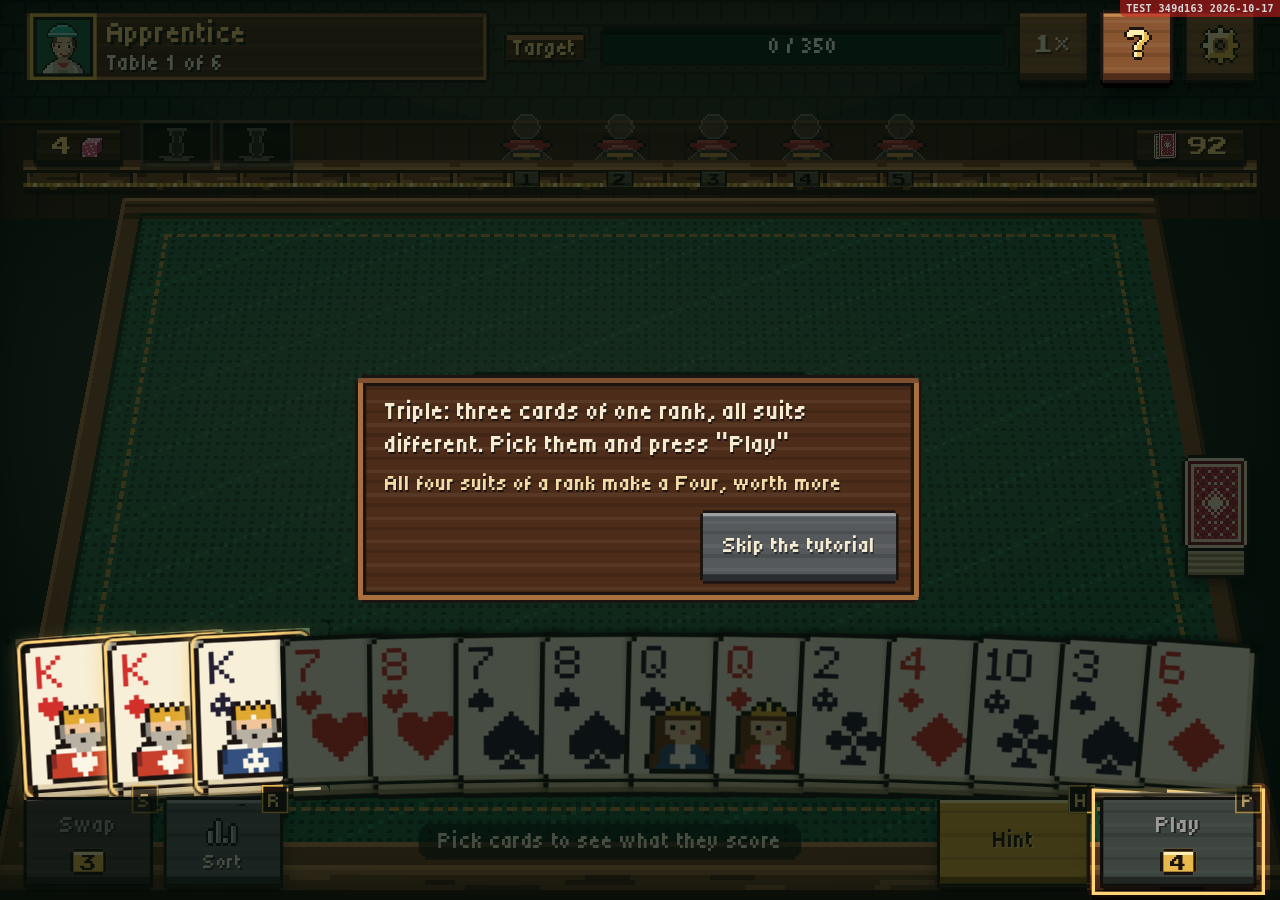
==== commit accb591e: "Publish warpwake @ c02eb54 elli-bir @ 349d163 2026-10-17T09:00:40.168Z idle-fishing @ 21b90ae 2026-1" ====
--- a/elli-bir/index.html
+++ b/elli-bir/index.html
@@ -3,7 +3,8 @@
 	<head>
 		<meta charset="utf-8" />
 		<meta name="viewport" content="width=device-width, initial-scale=1, maximum-scale=1, user-scalable=no" />
-		<title>51 Usta</title>
+		<!-- neutral until the game knows the player's language: main.ts sets the name in it (common.title) -->
+		<title>51</title>
 		<link rel="icon" href="data:," />
 		<!-- Yandex Games SDK -->
 		<script async src="/sdk.js" onload="initSDK()"></script>
@@ -24,13 +25,13 @@
 			document.currentScript.previousElementSibling.addEventListener("error", function () { sdkDone(null); });
 			if (window.YaGames) initSDK(); // loaded before this line ran (its onload then found no initSDK yet)
 		</script>
-		<script type="module" crossorigin src="./assets/index-DZtdMWfY.js"></script>
-		<link rel="stylesheet" crossorigin href="./assets/index-CQ7Fwf6F.css">
+		<script type="module" crossorigin src="./assets/index-D-rqFdK9.js"></script>
+		<link rel="stylesheet" crossorigin href="./assets/index--KdnVE_R.css">
 	<meta name="robots" content="noindex, nofollow">
 </head>
 	<body>
 		<div id="game"></div>
 		<div id="ui"></div>
-	<div id="publish-play-badge" aria-hidden="true" style="position:fixed;top:env(safe-area-inset-top,0px);right:env(safe-area-inset-right,0px);border-radius:0 0 0 6px;z-index:2147483647;pointer-events:none;margin:0;padding:2px 6px;background:rgba(190,30,30,.72);color:#fff;font:700 10px/1.3 ui-monospace,Menlo,Consolas,monospace;letter-spacing:.04em;white-space:nowrap;opacity:.85">TEST 65ad0b3 2026-10-10</div>
+	<div id="publish-play-badge" aria-hidden="true" style="position:fixed;top:env(safe-area-inset-top,0px);right:env(safe-area-inset-right,0px);border-radius:0 0 0 6px;z-index:2147483647;pointer-events:none;margin:0;padding:2px 6px;background:rgba(190,30,30,.72);color:#fff;font:700 10px/1.3 ui-monospace,Menlo,Consolas,monospace;letter-spacing:.04em;white-space:nowrap;opacity:.85">TEST 349d163 2026-10-17</div>
 </body>
 </html>
--- a/elli-bir/assets/index--KdnVE_R.css
+++ b/elli-bir/assets/index--KdnVE_R.css
@@ -0,0 +1 @@
+.bump{animation:bump .28s cubic-bezier(.3,1.8,.5,1)}.bump-big{animation:bump-big .45s cubic-bezier(.3,2.2,.5,1)}@keyframes bump{0%{transform:scale(1)}40%{transform:scale(1.18) rotate(-3deg);color:#fff4b0}to{transform:scale(1)}}@keyframes bump-big{0%{transform:scale(1)}30%{transform:scale(1.45) rotate(4deg);color:#fff}60%{transform:scale(.94) rotate(-2deg)}to{transform:scale(1)}}button{transition:transform .12s,filter .12s}@media(hover:hover){button:hover:not(:disabled){filter:brightness(1.12);transform:translateY(-2px) rotate(-1deg)}}.press{animation:press .32s cubic-bezier(.3,1.6,.5,1)}@keyframes press{0%{transform:scale(1)}25%{transform:scale(1.08,.86)}55%{transform:scale(.95,1.06) rotate(1.5deg)}to{transform:scale(1)}}.shake{animation:shake .35s linear}@keyframes shake{0%,to{transform:translate(0)}20%{transform:translate(-5px) rotate(-2deg)}40%{transform:translate(5px) rotate(2deg)}60%{transform:translate(-3px)}80%{transform:translate(3px)}}.bought{animation:bought .5s ease-out}@keyframes bought{0%{box-shadow:0 0 #6ee07ae6;transform:scale(1)}30%{transform:scale(1.03) rotate(-.6deg)}to{box-shadow:0 0 0 14px #6ee07a00;transform:scale(1)}}.toast{animation:toast-in .4s cubic-bezier(.3,1.7,.5,1)}@keyframes toast-in{0%{transform:scale(.3) rotate(-6deg);opacity:0}to{transform:scale(1) rotate(0);opacity:1}}.modal{animation:modal-in .45s cubic-bezier(.3,1.6,.5,1);box-shadow:0 8px #00000059}@keyframes modal-in{0%{transform:translateY(40px) scale(.6) rotate(-4deg);opacity:0}to{transform:none;opacity:1}}.card{position:relative;overflow:hidden;transition:transform .15s ease-out;--shine-x: -50%}.card:after{content:"";position:absolute;inset:0;background:linear-gradient(105deg,transparent 35%,rgba(255,255,255,.22) 48%,transparent 60%);background-size:250% 100%;background-position:var(--shine-x) 0;pointer-events:none;mix-blend-mode:screen}.row{transition:transform .15s}.idle-bob{animation:idle-bob 2.6s ease-in-out infinite}@keyframes idle-bob{0%,to{transform:translateY(0) rotate(0)}50%{transform:translateY(-2px) rotate(-3deg)}}@media(prefers-reduced-motion:reduce){*,*:before,*:after{animation:none!important;transition:none!important}}.toast .badge{display:block;width:fit-content;margin:0 auto 3px}.coach{z-index:1000}.coach-shade{fill:#000000a8}.coach-ring{pointer-events:none;border:2px solid var(--accent, #ffd34d);box-shadow:0 0 10px var(--accent, #ffd34d);animation:coach-pulse 1.1s ease-in-out infinite}@keyframes coach-pulse{0%,to{opacity:1}50%{opacity:.4}}.coach-caption{padding:10px 12px;border:2px solid var(--accent, #ffd34d);border-radius:10px;background:#1c1a28;color:#fff;font-size:15px;line-height:1.35;white-space:pre-line;user-select:none;-webkit-user-select:none;-webkit-touch-callout:none;box-shadow:0 6px #00000059;animation:coach-in .25s ease-out}@keyframes coach-in{0%{opacity:0}to{opacity:1}}.coach-buttons{display:flex;flex-wrap:wrap;justify-content:flex-end;gap:8px;margin-top:8px}.coach-buttons button{min-width:44px;min-height:44px;padding:0 14px;font:inherit}:root{--felt: #123d2b;--felt-mid: #1f6243;--wood: #6b3f22;--wood-l: #8a5631;--wood-d: #3e2414;--cream: #f6ecd2;--gold: #ffd479;--red: #d3452f;--blue: #3f8fd6;--green: #43a35a;--accent: #ffd479;--spd: 1;--ui: 1;--ink: #1b1410;--brass: #e8b94a;--brass-d: #a8703f;--plank: repeating-linear-gradient(0deg, rgba(0, 0, 0, .13) 0 2px, transparent 2px 6px, rgba(255, 255, 255, .05) 6px 8px, transparent 8px 14px);--notch: polygon(0 2px, 2px 2px, 2px 0, calc(100% - 2px) 0, calc(100% - 2px) 2px, 100% 2px, 100% calc(100% - 2px) , calc(100% - 2px) calc(100% - 2px) , calc(100% - 2px) 100%, 2px 100%, 2px calc(100% - 2px) , 0 calc(100% - 2px) );--notch2: polygon(0 4px, 2px 4px, 2px 2px, 4px 2px, 4px 0, calc(100% - 4px) 0, calc(100% - 4px) 2px, calc(100% - 2px) 2px, calc(100% - 2px) 4px, 100% 4px, 100% calc(100% - 4px) , calc(100% - 2px) calc(100% - 4px) , calc(100% - 2px) calc(100% - 2px) , calc(100% - 4px) calc(100% - 2px) , calc(100% - 4px) 100%, 4px 100%, 4px calc(100% - 2px) , 2px calc(100% - 2px) , 2px calc(100% - 4px) , 0 calc(100% - 4px) )}html,body{margin:0;height:100%;overflow:hidden;overscroll-behavior:none;background:var(--felt)}body{color:var(--cream);font-family:Tiny5,monospace;font-synthesis:none;user-select:none;-webkit-user-select:none;-webkit-touch-callout:none;-webkit-tap-highlight-color:transparent;touch-action:manipulation;overscroll-behavior:none}#game{position:fixed;inset:0}#ui{position:fixed;inset:0;pointer-events:none}button{font-family:inherit;-webkit-touch-callout:none}.round,.shop,.menu{--fit: 1;position:absolute;top:0;left:50%;translate:-50% 0;scale:var(--fit);transform-origin:50% 0;box-sizing:border-box;width:min(520px,calc(100% / var(--fit)));height:calc(100% / var(--fit));padding:max(6px,env(safe-area-inset-top)) 14px max(8px,env(safe-area-inset-bottom));display:flex;flex-direction:column;gap:6px;pointer-events:auto}.round[hidden],.shop[hidden],.menu[hidden]{display:none!important}.top{flex:none}.opp{display:flex;align-items:center;gap:6px;height:44px}.plaque{flex:1;min-width:0;display:flex;align-items:center;gap:8px;box-sizing:border-box;height:44px;padding:2px;border:2px solid var(--ink);background:var(--plank),#4d2d19;box-shadow:inset 0 2px #7d5030,inset 0 0 0 2px var(--brass-d);clip-path:var(--notch)}.portrait{flex:none;box-sizing:border-box;width:36px;height:36px;padding:0;border:2px solid var(--ink);background:var(--felt-mid);box-shadow:0 0 0 2px var(--brass);margin-left:2px;image-rendering:pixelated}.opp-portrait,.sh-portrait{flex:none;display:flex}.opp-text{flex:1;min-width:0}.opp-name{font:18px/1.1 Tiny5,monospace;color:var(--gold);text-shadow:2px 2px 0 var(--ink)}.opp-sub{font-size:14px;color:var(--cream);text-shadow:1px 1px 0 var(--ink)}.sw,.bw{filter:drop-shadow(0 3px 0 rgba(0,0,0,.62)) drop-shadow(0 6px 5px rgba(0,0,0,.35))}.sw{flex:none}.speed,.gear,.help,.btn,.modal .buy{--face: #8a5631;--hi: #c58a50;--lo: #4d2d19;--ring: 0 0 0 0 transparent;box-sizing:border-box;border:2px solid var(--ink);border-radius:0;background:var(--plank),var(--face);box-shadow:var(--ring),inset 0 2px 0 var(--hi),inset 0 -4px 0 var(--lo);clip-path:var(--notch);color:var(--cream);cursor:pointer;touch-action:manipulation}.gear,.help{display:flex;align-items:center;justify-content:center;width:44px;height:44px;padding:0 0 2px}.speed{width:44px;height:44px;padding:0 0 2px;font:12px/1 "Press Start 2P",monospace;text-shadow:1px 1px 0 rgba(0,0,0,.5)}.meter{display:flex;align-items:center;gap:8px;margin-top:4px}.baraj-tag{padding:3px 6px 2px;background:var(--plank),#4d2d19;box-shadow:inset 0 0 0 2px var(--ink),inset 0 3px 0 2px var(--brass-d);clip-path:var(--notch);font:14px/1 Tiny5,monospace;color:var(--gold);text-shadow:1px 1px 0 var(--ink)}.bar{position:relative;flex:1;box-sizing:border-box;height:24px;overflow:hidden;border:2px solid var(--ink);background:#0b2619;box-shadow:inset 0 3px #0000008c,0 2px 0 var(--brass-d);clip-path:var(--notch)}.bar-fill{position:absolute;inset:0 auto 0 0;width:0;background:linear-gradient(#a6ecaf 0 2px,#54b869 2px 8px,#3a9a52 8px 14px,#2a7a40 14px),repeating-linear-gradient(90deg,transparent 0 6px,rgba(0,0,0,.22) 6px 8px);background-blend-mode:normal}.bar-fill.full{background:linear-gradient(#fff0b8 0 2px,#ffd479 2px 8px,#eab648 8px 14px,#c48a22 14px),repeating-linear-gradient(90deg,transparent 0 6px,rgba(0,0,0,.18) 6px 8px)}.bar-fill.full+.bar-text{color:#2a1a0e;text-shadow:none}.bar-text{position:absolute;inset:0;display:flex;align-items:center;justify-content:center;font:14px/1 Tiny5,monospace;color:#fff;text-shadow:1px 1px 0 #0b2619,-1px 1px 0 #0b2619;white-space:nowrap}.counters{display:flex;flex:none;align-items:center;gap:6px;height:24px}.chip{display:flex;align-items:center;gap:6px;box-sizing:border-box;height:24px;padding:0 9px;border:2px solid var(--ink);background:var(--plank),#3a2214;box-shadow:inset 0 2px #6b4428,inset 0 -2px #00000059;clip-path:var(--notch);font-size:14px;white-space:nowrap}.counters{filter:drop-shadow(0 2px 0 rgba(0,0,0,.6))}.chip-n{display:inline-block;min-width:1ch;font:12px/1 "Press Start 2P",monospace;color:var(--gold);text-shadow:1px 1px 0 var(--ink)}.chip-lokum{gap:4px}.lk-wrap{flex:none;display:flex}.lk{display:inline-flex;align-items:center;gap:3px;white-space:nowrap}.lk-n{font:12px/1 "Press Start 2P",monospace;color:var(--gold);text-shadow:1px 1px 0 var(--ink)}.lk-icon{flex:none;width:16px;height:16px;image-rendering:pixelated}.deck-btn{flex:none;display:flex;align-items:flex-end;box-sizing:border-box;height:44px;margin:-20px 0 0 auto;padding:20px 0 0;border:0;background:none;color:inherit;font:inherit;cursor:pointer;touch-action:manipulation}.deck-btn:focus-visible{outline:none}.deck-btn:focus-visible .chip{box-shadow:inset 0 0 0 2px var(--gold)}.deck-btn:active .chip{translate:0 1px}.plaque{position:relative}.kural-btn{position:absolute;inset:-2px;z-index:1;margin:0;padding:0;border:0;background:none;color:inherit;font:inherit;cursor:pointer;touch-action:manipulation}.kural-btn[hidden]{display:none}.kural-mark{position:absolute;left:24px;top:21px;display:flex;align-items:center;justify-content:center;box-sizing:border-box;width:20px;height:20px;border:2px solid var(--ink);background:#8f2a22;box-shadow:inset 0 0 0 1px var(--brass),0 2px #00000080}.kural-btn[data-count="0"] .kural-mark{display:none}.ch-mark{position:absolute;left:2px;top:1px;display:none;align-items:center;justify-content:center;box-sizing:border-box;width:20px;height:20px;border:2px solid var(--ink);background:#b07d18;box-shadow:inset 0 0 0 1px var(--gold),0 2px #00000080}.kural-btn[data-challenge] .ch-mark{display:flex}.opp-sub.ch-sub{white-space:nowrap;overflow:hidden;color:var(--gold)}.kural-btn[data-count="2"] .kural-mark{box-shadow:inset 0 0 0 1px var(--brass),3px -3px 0 -1px #8f2a22,3px -3px 0 1px var(--ink),0 2px #00000080}.chip-icon{flex:none;width:16px;height:16px;image-rendering:pixelated}.kural-btn:focus-visible{outline:none;box-shadow:inset 0 0 0 2px var(--gold)}.kural-btn:active .kural-mark{translate:0 1px}.mods{display:flex;flex:none;justify-content:center;gap:4px;height:50px;width:100%;margin:0 auto}.slot{flex:42 1 0;min-width:0;max-width:42px;box-sizing:border-box;height:50px;border:2px solid var(--ink);background:#0b08068c;box-shadow:inset 0 3px #0009,inset 3px 0 #0000004d,0 2px #f6ecd229;clip-path:var(--notch)}.slot.filled{background:var(--felt-mid);box-shadow:inset 0 0 0 2px var(--brass),0 2px #00000080;cursor:grab;touch-action:none}.slot.dragging{position:relative;z-index:5;filter:brightness(1.15);cursor:grabbing}.slot.drop-to{box-shadow:inset 0 0 0 2px var(--gold),0 2px #00000080}.slot.flash{animation:slot-flash calc(.7s / var(--spd)) ease-out}.portrait-slot{display:block;width:calc(100% - 6px);max-width:36px;height:auto;aspect-ratio:1;margin:3px auto 0}@keyframes slot-flash{0%,40%{box-shadow:inset 0 0 0 2px var(--gold),inset 0 0 12px 4px #ffd479e6;background-color:#5b7a3d}to{box-shadow:inset 0 0 0 2px var(--brass),0 2px #00000080}}.shelf{position:relative;flex:none;height:58px;margin:0 -12px}.shf-row{position:absolute;left:0;right:0;top:0;z-index:1;display:flex;align-items:flex-start;justify-content:center;gap:4px;height:52px}.bar-host{position:relative}.bar-counter{position:absolute;top:40px;left:0;right:0;z-index:0;background-repeat:repeat-x;background-size:auto 100%;image-rendering:pixelated;box-shadow:0 3px #0000006b;pointer-events:none}.shf-row[data-seats="7"],.sh-seats[data-seats="7"]{gap:0}.shf-row[data-seats="7"]>.slot+.slot,.sh-seats[data-seats="7"]>.sh-cell+.sh-cell{margin-left:-2px}.shf-row>.slot.filled,.sh-seats .slot.filled{z-index:1}.shf-row>.slot.flash,.sh-seats .slot.flash{z-index:2}.bar-host .slot-mud{position:relative;flex:0 1 52px;max-width:52px;min-width:44px;height:52px;border:2px solid transparent;background:var(--bar-stool) no-repeat 50% 24px / 32px 14px;box-shadow:none;clip-path:none;image-rendering:pixelated}.bar-host .slot-mud.filled{background:none}.bar-host .portrait-slot,.bar-host .slot-mud .seat-ghost{position:absolute;left:50%;bottom:5px;translate:-50% 0;width:100%;max-width:48px;height:auto;margin:0;aspect-ratio:1;image-rendering:pixelated;pointer-events:none;clip-path:inset(-14px -14px 5px -14px)}.bar-host .slot-mud .seat-ghost{width:calc(100% - 8px);max-width:40px}.seat-ghost{display:block;image-rendering:pixelated;pointer-events:none}.slot-mud .seat-ghost{width:calc(100% - 8px);max-width:40px;aspect-ratio:1}.bar-host .slot-mud.filled:before{content:"";position:absolute;left:-7px;top:22px;z-index:1;width:18px;height:20px;background:var(--bar-glass) no-repeat 0 0 / 100% 100%;image-rendering:pixelated;pointer-events:none}.seat-no{position:absolute;left:50%;top:45px;z-index:1;translate:-50% 0;box-sizing:border-box;min-width:16px;height:9px;padding:1px 3px 0;border:1px solid var(--ink);border-width:0 1px;background:linear-gradient(#f2d27a 0 1px,#d9a640 1px 7px,#8a5f1c 7px);color:#2a1606;font:8px/8px "Press Start 2P",monospace;text-align:center;pointer-events:none}.slot-mud:not(.filled) .seat-no{filter:brightness(.5) saturate(.4)}.bar-host .seat-grow{top:29px;right:-3px;bottom:auto}.bar-host .slot-mud.drop-to .portrait-slot,.bar-host .slot-mud.dragging .portrait-slot{filter:drop-shadow(2px 0 0 var(--gold)) drop-shadow(-2px 0 0 var(--gold)) drop-shadow(0 -2px 0 var(--gold))}.bar-host .slot-mud.flash{animation:bar-light calc(.7s / var(--spd)) ease-out}@keyframes bar-light{20%,55%{background:radial-gradient(ellipse 60% 55% at 50% 80%,rgba(255,220,140,.55),rgba(255,212,121,.18) 60%,transparent 80%)}}.bar-host .slot-mud.flash .portrait-slot{animation:bar-rise calc(.7s / var(--spd)) ease-out}@keyframes bar-rise{0%,to{translate:-50% 0;clip-path:inset(-14px -14px 5px -14px);filter:none}20%,55%{translate:-50% -6px;clip-path:inset(-14px -14px 0 -14px);filter:drop-shadow(0 0 1px #fff0b0) drop-shadow(0 0 3px #ffd479) drop-shadow(0 0 7px rgba(255,212,121,.95)) brightness(1.15)}}.bar-host .slot-mud.flash .seat-no{animation:plate-flash calc(.7s / var(--spd)) ease-out}@keyframes plate-flash{20%,55%{background:#fff0b0;box-shadow:0 0 6px 2px #ffd479e6}}.fx-lo .bar-host .slot-mud.flash{animation-name:bar-light-lo}@keyframes bar-light-lo{20%,55%{background:#ffd47947}}.fx-lo .bar-host .slot-mud.flash .portrait-slot{animation-name:bar-rise-lo}@keyframes bar-rise-lo{0%,to{translate:-50% 0;clip-path:inset(-14px -14px 5px -14px);filter:none}20%,55%{translate:-50% -6px;clip-path:inset(-14px -14px 0 -14px);filter:drop-shadow(2px 0 0 var(--gold)) drop-shadow(-2px 0 0 var(--gold)) drop-shadow(0 -2px 0 var(--gold))}}.fx-lo .bar-host .slot-mud.flash .seat-no{animation-name:plate-flash-lo}@keyframes plate-flash-lo{20%,55%{background:#fff0b0;box-shadow:0 0 0 1px var(--gold)}}.zone{position:relative;z-index:4;flex:1 1 0;min-height:120px;box-sizing:border-box;display:flex;flex-direction:column;align-items:center;justify-content:space-between;padding:4px 0}.rack{--ledge: 7px;position:relative;z-index:5;flex:none;width:100%;box-sizing:border-box;padding:0 8px;opacity:0;transition:opacity .2s}.rack.on{opacity:1}.rk-top{position:relative;z-index:0;display:flex;align-items:flex-end;justify-content:center;gap:8px;box-sizing:border-box;min-height:calc(var(--th-top, 36px) + var(--ledge));padding-bottom:var(--ledge);perspective:520px;perspective-origin:50% -90px}.rk-top:before,.rk-wood:after{content:"";position:absolute;z-index:-1;left:0;right:0}.rk-top:before{top:30%;bottom:var(--ledge);background:linear-gradient(#0000006b,#0000006b),var(--wood) 0 0 / 96px 24px;image-rendering:pixelated;box-shadow:4px 8px 12px #0000008c}.rk-top:after{content:"";position:absolute;z-index:-1;left:0;right:0;bottom:0;height:var(--ledge);background:linear-gradient(#c58a50 0 3px,#2e1a0e 3px 4px,transparent 4px),var(--wood) 0 0 / 96px 24px;image-rendering:pixelated;box-shadow:0 3px #1b1410,0 6px 8px #00000080}.rk-num{display:flex;align-items:flex-end;gap:2px;transform-style:preserve-3d}.rk-num.bump,.rk-num.bump-big{transform-origin:50% 100%;animation:rk-pop calc(.32s / var(--spd)) ease-out}@keyframes rk-pop{0%{scale:1;translate:0 0}35%{scale:1.06;translate:0 -3px}to{scale:1;translate:0 0}}.tl{position:relative;flex:none;box-sizing:border-box;width:var(--tw, 28px);height:var(--th, 39px);transform-style:preserve-3d;transform-origin:50% 100%;transform:rotateX(6deg)}.tl.gap{margin-left:10px}.tl-in{position:absolute;inset:0;transform-style:preserve-3d;transform-origin:50% 50%}.tl-f,.tl-b{position:absolute;inset:0;display:grid;place-items:center;box-sizing:border-box;padding-top:2px;border:2px solid #1b1410;background:#f4ead2;box-shadow:inset 0 -3px #cdbf9c,inset 2px 2px #fffaf0;color:#241f33;font:var(--td, 24px)/1 "Press Start 2P",monospace;text-indent:1px;backface-visibility:hidden;transform:translateZ(3px)}.tl-b{transform:rotateX(180deg) translateZ(3px)}.tl-b:before{content:attr(data-ch)}.tl-t{position:absolute;left:2px;right:2px;top:0;height:6px;box-sizing:border-box;border-top:2px solid #fffaf0;background:#cdbf9c;transform-origin:50% 0;transform:translateZ(3px) rotateX(-90deg)}.tl-hit{position:absolute;inset:0;transform:translateZ(5px)}.tl-in:before{content:"";position:absolute;inset:0;border-radius:2px;box-shadow:0 0 10px 3px #ffd479f2;opacity:0;transform:translateZ(-1px);pointer-events:none}.tl.dot{display:grid;width:5px;padding:0;place-items:end center;color:#e0700f;font:var(--td, 24px)/1 "Press Start 2P",monospace;transform:none}.rk-mult .tl-f,.rk-mult .tl-b{color:#e0700f}.rk-x{align-self:center;font:14px/1 "Press Start 2P",monospace;color:var(--cream);text-shadow:2px 2px 0 #1b1410}.rk-wood{position:relative;z-index:0;box-sizing:border-box;padding:3px 6px var(--ledge);background:linear-gradient(#0000006b,#0000006b),var(--wood) 0 0 / 96px 24px;image-rendering:pixelated;box-shadow:4px 8px 12px #0000008c;perspective:520px;perspective-origin:50% calc(-90px - var(--th-top, 36px) - var(--ledge) - 3px)}.rk-wood:after{bottom:0;height:var(--ledge);background:linear-gradient(#c58a50 0 3px,#2e1a0e 3px 4px,transparent 4px),var(--wood) 0 0 / 96px 24px;box-shadow:0 3px #1b1410,0 6px 8px #00000080}.rk-low{display:flex;align-items:center;justify-content:flex-end;gap:4px;min-height:var(--lh, 39px);transform-style:preserve-3d}.rk-carve{flex:1 1 0;min-width:0;align-self:center;text-align:center;font:14px/1.2 Tiny5,monospace;color:#e2c28c;text-shadow:0 1px 0 #1b0f07,1px 0 0 #1b0f07;white-space:nowrap;overflow:hidden}.rack.opened .rk-carve{color:#ffd479;text-shadow:0 1px 0 #1b0f07,1px 0 0 #1b0f07,0 0 6px rgba(255,212,121,.7)}.rack.done .rk-carve,.rk-eq{display:none}.rack.done .rk-eq{display:block;font:14px/1 "Press Start 2P",monospace;color:var(--cream);text-shadow:2px 2px 0 #1b1410}.rk-total .tl-f,.rk-total .tl-b{background:#f2c95a;box-shadow:inset 0 -3px #b8902e,inset 2px 2px #fff0b0}.rk-total .tl-t{background:#b8902e;border-top-color:#fff0b0}.rk-open .tl-f,.rk-open .tl-b{background:#c8302a;box-shadow:inset 0 -3px #7e1c18,inset 2px 2px #e2554a;color:#f2c95a}.rk-open .tl-t{background:#7e1c18;border-top-color:#e2554a}.rk-open{position:relative;margin-left:18px}.rk-open:before{content:"";position:absolute;left:-11px;top:-2px;bottom:-2px;width:3px;background:#1b0f07;box-shadow:1px 0 #a8703f}.rack.done .rk-open .tl-f,.rack.done .rk-open .tl-b{filter:brightness(.7) saturate(.6)}.rack:not(.opened) .rk-open{visibility:hidden}.rack.opened .rk-open{transform-origin:50% 0;animation:slap calc(.45s / var(--spd)) ease-in both}.rack.opened .rk-open .tl-in:before{animation:tl-glow calc(.9s / var(--spd)) ease-out calc(.4s / var(--spd)) both}@keyframes slap{0%{translate:0 -8px;scale:1.8;visibility:hidden}55%{translate:0 0;scale:1;visibility:visible}70%{translate:0 -3px}to{translate:0 0}}@keyframes tl-glow{0%{opacity:1}to{opacity:0}}.rk-total.lay .tl{animation:drop calc(.22s / var(--spd)) ease-out both;animation-delay:calc(var(--i, 0) * .08s / var(--spd))}.rk-total.lay .tl-in:before{animation:tl-glow calc(.6s / var(--spd)) ease-out calc(var(--i, 0) * .08s / var(--spd) + .2s) both}@keyframes drop{0%{translate:0 -14px;visibility:hidden}to{translate:0 0;visibility:visible}}.rk-fx{position:absolute;inset:0;z-index:8;pointer-events:none}.rk-glass{position:absolute;left:0;top:0;width:22px;height:22px;will-change:transform}.rk-glass .icon{display:block;image-rendering:pixelated}.rk-tag{position:absolute;left:24px;top:-2px;padding:1px 3px;border:2px solid #1b1410;background:#f2c95a;color:#1b1410;font:12px/1 Tiny5,monospace;white-space:nowrap}.rk-steamer{position:absolute;z-index:-1;inset:0;overflow:hidden;pointer-events:none}.rk-steam{position:absolute;bottom:6px;width:6px;height:6px;background:#f6ecd2cc;opacity:0;animation:steam calc(1s / var(--spd)) ease-out var(--sd, 0s) both}@keyframes steam{0%{opacity:0;transform:translate(0) scale(.6)}25%{opacity:.85}to{opacity:0;transform:translate(var(--sx, 0),-38px) scale(1.8)}}.rk-stamp{position:absolute;left:0;right:0;bottom:18px;z-index:3;display:flex;justify-content:center;pointer-events:none;opacity:0}.rk-stamp.show{animation:banner calc(1.25s / var(--spd)) ease-out forwards}.rk-stamp-text{padding:6px 10px 4px;border:3px solid #1b1410;background:#4a2a16;box-shadow:0 0 0 2px #a8703f;color:#ffd479;font:18px/1.1 "Press Start 2P",monospace;text-shadow:2px 2px 0 #1b1410;white-space:nowrap}@keyframes banner{0%{opacity:0;transform:scale(.3) rotate(-9deg)}16%{opacity:1;transform:scale(1.28) rotate(3deg)}28%{transform:scale(.96) rotate(-2deg)}38%{transform:scale(1) rotate(-1deg)}78%{opacity:1;transform:scale(1) rotate(-1deg)}to{opacity:0;transform:scale(1.12) rotate(-1deg)}}.lane{position:relative;z-index:1;flex:none;width:100%}.zone-idle{position:absolute;left:16px;right:16px;top:50%;translate:0 -50%;display:flex;justify-content:center;pointer-events:none;transition:opacity .2s}.plate{display:block;box-sizing:border-box;max-width:100%;padding:6px 12px 5px;background:#0a1610a8;clip-path:var(--notch2);color:var(--cream);text-align:center;font-size:14px;line-height:1.35}.zone.playing .zone-idle{opacity:0}.meld-label{position:absolute;top:0;translate:-50% 0;padding:3px 9px 2px;background:var(--plank),#3e2414;box-shadow:inset 0 0 0 2px var(--ink),inset 0 4px 0 2px #6b4428;clip-path:var(--notch);color:var(--cream);font:14px/1.2 Tiny5,monospace;white-space:nowrap;opacity:0;transition:opacity .2s calc(.05s / var(--spd))}.ml-lv{color:var(--gold)}.meld-label.show{opacity:1}.fx{position:absolute;inset:0;z-index:2;pointer-events:none}.pop{position:absolute;translate:-50% -100%;opacity:0;font:13px/1 "Press Start 2P",monospace;white-space:nowrap;text-shadow:2px 2px 0 rgba(0,0,0,.75);animation:pop-up calc(.95s / var(--spd)) ease-out var(--pd, 0s) both}.pop-chips{color:#f4ead2}.pop-mult{color:#ff9a3c}.pop-lokum{color:#ffb3c9}.pop-xmult{color:var(--gold);font-size:16px}.pop-low{animation-name:pop-low}@keyframes pop-low{0%{opacity:0;transform:translateY(6px) scale(.6)}18%{opacity:1;transform:translateY(-2px) scale(1.15)}70%{opacity:1;transform:translateY(-14px) scale(1)}to{opacity:0;transform:translateY(-18px) scale(1)}}@keyframes pop-up{0%{opacity:0;transform:translateY(8px) scale(.6)}18%{opacity:1;transform:translateY(-4px) scale(1.15)}to{opacity:0;transform:translateY(-30px) scale(1)}}.draw-pile{position:absolute;z-index:-1;pointer-events:none}.draw-pile[hidden]{display:none}.dp-img{position:absolute;left:0;bottom:0;display:block;image-rendering:pixelated;pointer-events:none;-webkit-user-select:none;user-select:none;-webkit-user-drag:none}.dp-shadow{position:absolute;background-size:100% 100%;opacity:.55;pointer-events:none}.dp-shadow[hidden]{display:none}.preview{flex:none;box-sizing:border-box;height:44px;display:flex;align-items:center;justify-content:center}.pv-plate{display:flex;flex-direction:column;justify-content:center;gap:2px;box-sizing:border-box;max-width:100%;padding:3px 12px 2px;background:#0a1610a8;clip-path:var(--notch2);text-align:center;font-size:14px;line-height:1.2}.pv-1{font-size:14px;white-space:nowrap;overflow:hidden;text-overflow:ellipsis}.pv-2:empty,.pv-3:empty{display:none}.pv-3{font-size:10px;line-height:1;white-space:nowrap;overflow:hidden;opacity:.85}.pv-plate.jk{gap:1px;padding-top:2px}.pv-plate.jk .pv-1,.pv-plate.jk .pv-2{font-size:12px;line-height:1.05}.pv-read{white-space:nowrap}.pv-2{display:flex;justify-content:center;gap:12px;white-space:nowrap}.pv-acis.hit,.pv-total{color:var(--gold)}.pv-wins{color:#8be09a}.pv-warn{color:#ff9c8a}.pv-loose{opacity:.75}.pv-approx{width:12px;height:10px;margin-right:4px;vertical-align:baseline;image-rendering:pixelated}.pv-pip{width:14px;height:14px;margin-left:3px;vertical-align:-2px;image-rendering:pixelated}.hand{position:relative;z-index:1;flex:none;width:100%;touch-action:none}.pc{--rx: 20deg;--ry: 0deg;--rz: 0deg;--sc: 1;--fy: 0px;--fz: 0deg;position:absolute;left:0;top:0;width:var(--cw, 46px);height:var(--ch, 64px);transform-origin:0 0;z-index:var(--z, 0);touch-action:none;cursor:pointer;will-change:transform;transition:transform calc(.3s / var(--spd)) cubic-bezier(.2,.85,.3,1),translate .14s ease-out,rotate calc(.35s / var(--spd)),opacity .22s,filter .2s}.pc.sel{--rx: 0deg;translate:0 calc(var(--lift, 10px) * -1)}.tilt{position:absolute;inset:0;transform-origin:50% 45%;transform-style:preserve-3d;transform:translateY(var(--fy)) perspective(640px) rotate(calc(var(--rz) + var(--fz))) rotateX(var(--rx)) rotateY(var(--ry)) scale(var(--sc));transition:transform .3s cubic-bezier(.3,1.45,.5,1);will-change:transform}.pc.pressing .tilt{transition:transform .09s ease-out}.pc.dragging .tilt{transition:transform .07s linear}.pc.pressing .sh,.pc.pressing .sh2{transition:translate .2s ease-out,opacity .2s,transform .09s ease-out}.pc.dragging .sh,.pc.dragging .sh2{transition:translate .2s ease-out,opacity .2s,transform .07s linear}.pc .card{position:relative;overflow:hidden;width:100%;height:100%;border-radius:4px}.pc .face{display:block;width:100%;height:100%;image-rendering:pixelated;pointer-events:none;-webkit-user-select:none;user-select:none;-webkit-user-drag:none}.pc .edge{position:absolute;left:0;top:100%;width:100%;margin-top:-1px;image-rendering:pixelated;pointer-events:none;-webkit-user-select:none;user-select:none;-webkit-user-drag:none}.pc .shade{position:absolute;inset:0;background:var(--shc, #000);opacity:var(--sho, 0);pointer-events:none}.pc .glare{position:absolute;left:50%;top:-60%;width:46%;height:220%;margin-left:-23%;rotate:24deg;translate:300% 0;opacity:0;pointer-events:none;background:linear-gradient(90deg,#fffff000 0 18%,#fffff052 18% 36%,#fffffad1 36% 58%,#fffff052 58% 74%,#fffff000 74%)}.pc.sel .glare,.pc.glint .glare{animation:glint calc(.56s / var(--spd)) linear var(--gd, 0s) both}.pc.dragging .glare{animation:none;translate:var(--gl, 0%) 0;opacity:var(--gla, 0)}@keyframes glint{0%{translate:-170% 0;opacity:1}99%{translate:170% 0;opacity:1}to{translate:300% 0;opacity:0}}.pc .sh{position:absolute;left:calc(var(--sh1-pad) * -1);top:calc(var(--sh1-pad) * -1);width:calc(var(--cw, 46px) + 2 * var(--sh1-pad));height:calc(var(--ch, 64px) + 2 * var(--sh1-pad));background:var(--sh1) center / 100% 100% no-repeat;pointer-events:none;opacity:.5;translate:1.5px 2.5px;transform-origin:calc(var(--sh1-pad) + var(--cw, 46px) / 2) calc(var(--sh1-pad) + var(--ch, 64px) * .45);transform:translateY(var(--fy, 0px)) rotate(calc(var(--rz, 0deg) + var(--fz, 0deg)));transition:translate .2s ease-out,opacity .2s,transform .3s cubic-bezier(.3,1.45,.5,1)}.pc .sh2{display:none;left:calc(var(--sh2-pad) * -1);top:calc(var(--sh2-pad) * -1);width:calc(var(--cw, 46px) + 2 * var(--sh2-pad));height:calc(var(--ch, 64px) + 2 * var(--sh2-pad));background-image:var(--sh2);transform-origin:calc(var(--sh2-pad) + var(--cw, 46px) / 2) calc(var(--sh2-pad) + var(--ch, 64px) * .45);transform:translateY(var(--fy, 0px)) rotate(calc(var(--rz, 0deg) + var(--fz, 0deg)))}.pc.sel .sh2,.pc.dragging .sh2{display:block;animation:sh-in .2s ease-out}@keyframes sh-in{0%{opacity:0}}.pc.sel .sh1,.pc.dragging .sh1{opacity:0}.pc.sel .sh2{opacity:.45;translate:5.7px calc(2.5px + var(--lift, 10px) * 1.62)}.pc.dragging .sh2{opacity:.4;translate:11.6px calc(2.5px + 24px * 1.62 - var(--lift, 10px))}.pc.sel .card{box-shadow:0 0 0 2px var(--gold),0 0 8px 1px #ffd47980}.pc.hint .card{box-shadow:0 0 0 2px #8ff0ff,0 0 9px 3px #6ee1ffb3;animation:hint-glow .7s ease-in-out 3}.pc.hint.sel .card{box-shadow:0 0 0 2px var(--gold),0 0 0 4px #8ff0ff,0 0 9px 4px #6ee1ffb3}@keyframes hint-glow{0%,to{box-shadow:0 0 0 2px #8ff0ff,0 0 9px 3px #6ee1ffb3}50%{box-shadow:0 0 0 2px #fff,0 0 16px 7px #6ee1ff}}.pc.sel.loose .card{box-shadow:0 0 0 2px #9aa3a8}.pc.loose .face{filter:grayscale(.75) brightness(.82)}.pc.loose .card:before{content:"0";position:absolute;left:50%;bottom:3px;z-index:2;transform:translate(-50%);padding:3px 5px 2px;background:#3a4044;border:1px solid #c4cbd0;color:#e8edf0;font:8px/1 "Press Start 2P",monospace;pointer-events:none}.pc.dim{filter:brightness(.55) saturate(.7)}.pc.dragging{z-index:60;translate:0 calc(var(--lift, 10px) * -1);transition:translate .14s ease-out,opacity .22s}.pc.dragging .card{box-shadow:0 0 0 2px #fff6c8}.pc.out{opacity:0;translate:0 -70px;rotate:12deg;pointer-events:none;transition:transform calc(.3s / var(--spd)),translate calc(.38s / var(--spd)) ease-in,rotate calc(.38s / var(--spd)) ease-in,opacity calc(.38s / var(--spd)) ease-in}.pc.hop{animation:hop calc(.3s / var(--spd)) ease-out}.pc.slam{animation:slam calc(.38s / var(--spd)) ease-out var(--gd, 0s)}@keyframes hop{0%{translate:0 0}40%{translate:0 -12px}to{translate:0 0}}@keyframes slam{0%,to{translate:0 0;rotate:0deg}35%{translate:0 -10px;rotate:-3deg}70%{translate:0 -2px;rotate:3deg}}.buttons{position:relative;z-index:3;display:flex;flex:none;gap:4px;height:54px}.bw{position:relative;flex:1 1 0;min-width:44px}.btn.btn-play,.btn.btn-swap{padding-bottom:20px}.bw-n{position:absolute;left:50%;bottom:7px;translate:-50% 0;z-index:1;box-sizing:border-box;min-width:22px;height:16px;padding:2px 4px 0;border:2px solid var(--ink);background:var(--brass);box-shadow:inset 0 2px #fff0b8;clip-path:var(--notch);color:var(--ink);font:10px/1 "Press Start 2P",monospace;text-align:center;pointer-events:none}.bw:has(>.btn:active:not([aria-disabled=true])) .bw-n{translate:-50% 2px}.bw-n:empty{display:none}.bw-n[data-zero]{background:#c46a52;box-shadow:none}.bw[hidden]{display:none}.bw-swap{flex-grow:66}.bw-sort{flex-grow:62}.bw-hint{flex-grow:80}.bw-play{flex-grow:82}.btn{display:flex;flex-direction:column;align-items:center;justify-content:center;gap:2px;width:100%;height:100%;min-height:48px;padding:0 0 2px;white-space:nowrap}.btn-label{font:14px/1.2 Tiny5,monospace;text-shadow:1px 1px 0 rgba(0,0,0,.5)}.btn-cap{font:12px/1 Tiny5,monospace;text-shadow:1px 1px 0 rgba(0,0,0,.5)}.btn-icon{width:24px;height:24px;image-rendering:pixelated;pointer-events:none}.btn-play{--face: #2a7d45;--hi: #7fdc8c;--lo: #14452a}.btn-swap{--face: #b9482f;--hi: #ee8a66;--lo: #6e2414}.btn-hint{--face: #dba836;--hi: #fff0a8;--lo: #8a5f12;color:#2a1a0e}.btn-hint .btn-label{text-shadow:1px 1px 0 rgba(255,240,168,.55)}.btn-sort{--face: #3f6f8f;--hi: #9fd8f2;--lo: #1d3a50}.btn-sort[data-mode=off]{--face: #55595c;--hi: #9a9fa2;--lo: #2b2e30}@keyframes sink{0%,70%{translate:0 2px}to{translate:0 0}}.btn.press,.speed.press,.gear.press,.help.press,.modal .buy.press{animation:sink .2s steps(1,end)}.btn:active,.speed:active,.gear:active,.help:active,.modal .buy:active{translate:0 2px;box-shadow:var(--ring),inset 0 2px 0 var(--hi),inset 0 -2px 0 var(--lo)}.btn:not([aria-disabled=true]):hover:not(:disabled),.speed:hover:not(:disabled),.gear:hover:not(:disabled),.help:hover:not(:disabled),.modal .buy:hover:not(:disabled){transform:none;filter:brightness(1.1)}.btn[aria-disabled=true]{filter:grayscale(.85) brightness(.65);--hi: transparent}.btn[aria-disabled=true].press,.btn[aria-disabled=true]:active{animation:none;translate:none;box-shadow:var(--ring),inset 0 -4px 0 var(--lo)}.btn:focus-visible,.speed:focus-visible,.gear:focus-visible,.help:focus-visible,.modal .buy:focus-visible{outline:none;--ring: inset 0 0 0 2px var(--gold)}.bw.off{cursor:not-allowed}.toasts{position:absolute;left:16px;right:16px;bottom:calc(max(8px,env(safe-area-inset-bottom)) + 54px + 6px + var(--hand-h, 150px) + 6px);z-index:60;display:flex;flex-direction:column;align-items:center;gap:6px;pointer-events:none}.toast{max-width:100%;box-sizing:border-box;padding:8px 14px;border:2px solid var(--gold);border-radius:8px;background:#2a1a0e;color:var(--cream);font:14px/1.3 Tiny5,monospace;text-align:center;transition:opacity .4s}.toast.gone{opacity:0}.round.wide{width:min(var(--col-w, 520px),calc(100% / var(--fit)))}.round.wide .top{display:flex;align-items:center;gap:6px;height:44px}.round.wide .opp{display:contents}.round.wide .plaque{flex:0 1 280px;order:0}.round.wide .meter{flex:1 1 0;min-width:120px;order:1;margin:0 0 0 2px}.round.wide .top .sw{order:2}.round.wide .shelf{display:flex;align-items:flex-end;gap:10px;box-sizing:border-box;margin:0;padding:0 6px 14px}.round.wide .shelf>.counters{display:contents}.round.wide .counters .lk-wrap,.round.wide .counters .goods,.round.wide .counters .deck-btn{position:relative;z-index:2;filter:drop-shadow(0 2px 0 rgba(0,0,0,.6))}.round.wide .shf-row{position:relative;top:auto;left:auto;right:auto;align-self:flex-start;order:1;flex:1 1 0;min-width:0}.round.wide .counters .goods{order:0;margin:0 0 2px}.round.wide .goods .slot-use{height:44px;margin-top:-18px}.round.wide .counters .lk-wrap{order:0;margin-bottom:0}.round.wide .counters .deck-btn{order:2;margin:0;height:44px;padding-top:20px}.round.wide .rack{max-width:600px}.round.wide .zone.shake{animation-name:zone-shake-wide}@keyframes zone-shake-wide{0%,to{transform:translate(0)}20%{transform:translate(-5px) rotate(-.6deg)}40%{transform:translate(5px) rotate(.6deg)}60%{transform:translate(-3px)}80%{transform:translate(3px)}}.round.wide .buttons{gap:6px}.round.wide .buttons>.preview{order:3;flex:1 1 0;min-width:0;height:100%}.round.wide .bw{flex:0 0 auto}.round.wide .bw-swap{order:1;width:78px}.round.wide .bw-sort{order:2;width:72px}.round.wide .bw-hint{order:4;width:92px}.round.wide .bw-play{order:5;width:94px}.round.wide .bw-spcancel{order:2;width:120px}.round.wide .bw-spapply{order:4;width:120px}.modal-back{position:fixed;inset:0;z-index:2000;display:flex;align-items:center;justify-content:center;box-sizing:border-box;padding:16px;background:#05140dbd}.mw{zoom:var(--ui, 1);width:100%;max-width:320px;filter:drop-shadow(0 4px 0 rgba(0,0,0,.62)) drop-shadow(0 8px 8px rgba(0,0,0,.4))}.pw{flex:none;filter:drop-shadow(0 3px 0 rgba(0,0,0,.62))}.modal{box-sizing:border-box;width:100%;display:flex;flex-direction:column;gap:12px;padding:20px 18px 18px;border:2px solid var(--ink);background:var(--plank),#4d2d19;box-shadow:inset 0 3px #7d5030,inset 0 0 0 3px var(--brass-d),inset 0 0 0 5px var(--ink);clip-path:var(--notch2);text-align:center}.modal-title{font:14px/1.5 "Press Start 2P",monospace;color:var(--gold);text-shadow:2px 2px 0 var(--ink)}.modal .desc{font-size:16px;line-height:1.4;text-shadow:1px 1px 0 var(--ink)}.modal .desc:empty{display:none}.panel-body{display:flex;flex-direction:column;gap:10px}.reward{display:flex;flex-direction:column;gap:6px;padding:8px 10px;background:#0a16108c;clip-path:var(--notch2)}.rw-line{display:flex;align-items:center;justify-content:space-between;gap:8px;font-size:14px;text-align:left;text-shadow:1px 1px 0 var(--ink)}.rw-effect .rw-label{color:#ffd0de}.rw-total{padding-top:6px;border-top:2px solid rgba(232,185,74,.45);color:var(--gold)}.result-where{font-size:14px;text-shadow:1px 1px 0 var(--ink)}.md-head{display:flex;align-items:center;gap:12px;text-align:left}.md-frame{flex:none;box-sizing:border-box;width:68px;height:68px;border:2px solid var(--ink);background:var(--felt-mid);box-shadow:0 0 0 2px var(--brass)}.md-portrait,.of-portrait{display:block;width:64px;height:64px;image-rendering:pixelated}.md-side{min-width:0}.md-rarity{max-width:100%;box-sizing:border-box;overflow-wrap:normal;display:inline-block;padding:3px 6px 2px;font:12px/1 Tiny5,monospace;color:var(--cream);background:#3d5a48;clip-path:var(--notch);text-shadow:1px 1px 0 var(--ink)}.md-common,.md-uncommon,.md-rare,.md-legendary{white-space:nowrap}.md-uncommon{background:#2f5f8f}.md-rare{background:#7a3f8f}.md-legendary{color:var(--ink);background:#e8b94a;text-shadow:1px 1px 0 #fff0b0}.md-desc{margin-top:6px;font-size:14px;line-height:1.35;text-shadow:1px 1px 0 var(--ink)}.md-sell{margin-top:10px;font-size:14px;text-shadow:1px 1px 0 var(--ink)}.md-sell .lk-n{font:14px/1 Tiny5,monospace}.cd-face{flex:none;width:69px;height:96px;image-rendering:pixelated;filter:drop-shadow(0 3px 0 rgba(0,0,0,.55))}.cd-kind{background:#8f5a1f}.set-list{display:flex;flex-direction:column;gap:4px;text-align:left}.set-row{display:flex;align-items:center;justify-content:space-between;gap:10px}.set-name{min-width:0;display:flex;flex-direction:column;gap:2px}.set-label{font-size:16px;line-height:1.2;text-shadow:1px 1px 0 var(--ink)}.set-note{font-size:12px;line-height:1.2;color:var(--gold);text-shadow:1px 1px 0 var(--ink)}.set-w{flex:none;width:104px}.set-pair{display:grid;grid-template-columns:1fr 1fr;gap:8px}.set-pair .set-w{width:auto}.modal .set-pair .set-tg{font-size:14px}.modal .set-tg{min-height:44px;--face: #55595c;--hi: #9a9fa2;--lo: #2b2e30}.modal .set-tg.on{--face: #2a7d45;--hi: #7fdc8c;--lo: #14452a}.modal .tg-speed{--face: #3f6f8f;--hi: #9fd8f2;--lo: #1d3a50;font:12px/1 "Press Start 2P",monospace}.set-vol{display:grid;grid-template-columns:44px minmax(0,1fr) 44px;grid-template-areas:"name name name" "dn mid up";column-gap:4px;row-gap:2px;align-items:center;min-width:0}.set-vol .vol-name{grid-area:name;justify-self:center}.set-vol .vol-w:first-of-type{grid-area:dn}.set-vol .vol-mid{grid-area:mid}.set-vol .vol-w:last-of-type{grid-area:up}.set-pair .set-vol .vol-w{width:44px}.modal .set-vol .vol-btn{padding:0;font:14px/1 "Press Start 2P",monospace;--face: #6b5a3c;--hi: #c9b27c;--lo: #3a2f1c}.vol-mid{min-width:0;align-self:stretch;display:flex;align-items:center;justify-content:center;outline:none}.vol-mid:focus-visible{box-shadow:0 0 0 2px var(--ink),0 0 0 4px #fff}.vol-name{font-size:14px;line-height:1.1;white-space:nowrap;text-shadow:1px 1px 0 var(--ink)}.set-vol:has(.vol-mid.off) .vol-name{opacity:.6}.vol-bar{display:flex;gap:2px}.vol-bar i{width:7px;height:8px;background:#2b2e30;box-shadow:inset 0 0 0 1px var(--ink)}.vol-bar i.on{background:#7fdc8c}.modal .set-tg[aria-disabled=true]{filter:grayscale(.85) brightness(.65);--hi: transparent;cursor:not-allowed}.modal .set-tg[aria-disabled=true]:active{translate:none}.intro{display:flex;flex-direction:column;align-items:center;gap:12px}.intro-frame{width:100px;height:100px}.intro-portrait{display:block;width:96px;height:96px;image-rendering:pixelated}.intro-target{font:12px/1.4 "Press Start 2P",monospace;color:var(--gold);text-shadow:2px 2px 0 var(--ink)}.result{display:flex;flex-direction:column;gap:8px}.result .bar{flex:none}.result-plays{font-size:14px;opacity:.85}.modal .buy{display:flex;align-items:center;justify-content:center;width:100%;min-height:48px;padding:0 0 2px;font:14px/1.2 Tiny5,monospace;text-shadow:1px 1px 0 rgba(0,0,0,.5)}.modal .buy-win{--face: #2a7d45;--hi: #7fdc8c;--lo: #14452a}.modal .buy-lose{--face: #b9482f;--hi: #ee8a66;--lo: #6e2414}.world{position:absolute;inset:0;overflow:hidden;pointer-events:none;background:#0e1714}.w-room{position:absolute;left:0;top:0;display:block;image-rendering:pixelated}.w-burst{position:absolute;left:0;top:0;width:0;height:0;scale:var(--ui);display:none}.w-burst.go{display:block}.w-flash,.w-rays,.w-ring{position:absolute;left:0;top:0;translate:-50% -50%;border-radius:50%;opacity:0}.w-flash{width:260px;height:260px;mix-blend-mode:screen;background:radial-gradient(circle,#ffffe6 0 8%,#ffd678d9 20%,#ffaa3c40,#ffaa3c00 70%)}.w-rays{width:520px;height:520px;mix-blend-mode:screen;background-size:100% 100%}.w-ring{width:60px;height:60px;box-sizing:border-box;border:4px solid rgba(255,236,170,.9)}.w-spark{position:absolute;left:-2px;top:-2px;opacity:0}.w-flash,.w-rays,.w-ring,.w-spark{animation-fill-mode:both}.w-tint{position:fixed;left:0;top:0;width:480px;height:480px;scale:var(--ui);display:none;opacity:0;pointer-events:none;mix-blend-mode:screen;background:radial-gradient(circle,#ffd6784d,#ffaa3c1f 105px,#ffaa3c00 240px)}.go.w-tint{display:block;animation:w-tint calc(1.2s / var(--spd)) ease-out}.go .w-flash{animation:w-flash calc(.8s / var(--spd)) ease-out}.go .w-rays{animation:w-rays calc(1.4s / var(--spd)) ease-out}.go .w-ring{animation:w-ring calc(.65s / var(--spd)) ease-out}.go .w-spark{animation:w-spark calc(var(--life) / var(--spd)) cubic-bezier(.2,.7,.3,1)}.world.go{animation:w-shake calc(.32s / var(--spd)) linear}@keyframes w-tint{0%{opacity:0}7%{opacity:1}to{opacity:0}}@keyframes w-flash{0%{opacity:0;scale:.6}11%{opacity:1}62%{scale:1.8}to{opacity:0;scale:2}}@keyframes w-rays{0%{opacity:0;scale:.4;rotate:0deg}9%{opacity:.85}to{opacity:0;scale:1.5;rotate:42deg}}@keyframes w-ring{0%{opacity:1;scale:.2}to{opacity:0;scale:3.4}}@keyframes w-spark{0%{opacity:1;translate:0 0}to{opacity:0;translate:var(--dx) var(--dy)}}@keyframes w-shake{0%{translate:0 0}15%{translate:4px -3px}35%{translate:-3px 3px}55%{translate:2px -2px}75%{translate:-1px 1px}to{translate:0 0}}.amb-box{position:absolute;inset:0;overflow:hidden;pointer-events:none}.amb{position:absolute;pointer-events:none}.amb[hidden]{display:none}.bar-host .slot-mud .amb-steam{left:-3px;top:6px;z-index:1;width:10px;height:18px;background:var(--bar-steam) no-repeat 0 0 / 100% 100%;image-rendering:pixelated;opacity:0;animation:amb-steam-rise 5.2s steps(4,end) var(--amb-d, 0s) infinite,amb-steam-fade 5.2s ease-in-out var(--amb-d, 0s) infinite}@keyframes amb-steam-rise{0%{transform:translateY(0)}to{transform:translateY(-8px)}}@keyframes amb-steam-fade{0%{opacity:0}35%{opacity:.55}to{opacity:0}}.amb-felt{overflow:hidden}.amb-sheen{top:0;bottom:0;left:0;width:38%;background:linear-gradient(90deg,#ffb4c800 0 18%,#ffb4c80a 18% 38%,#ffcddc14 38% 62%,#ffb4c80a 62% 82%,#ffb4c800 82%);transform:translate(-110%) skew(-16deg);animation:amb-sheen 18s ease-in-out infinite}@keyframes amb-sheen{0%{transform:translate(-110%) skew(-16deg)}62%,to{transform:translate(calc(var(--amb-w, 360px) + 10%)) skew(-16deg)}}.amb-star{background-size:100% 100%;image-rendering:pixelated;opacity:.12;animation:amb-twinkle var(--amb-t, 4.5s) ease-in-out var(--amb-d, 0s) infinite}@keyframes amb-twinkle{0%,38%{opacity:.12}50%{opacity:.85}62%,to{opacity:.12}}.amb-lamp{left:0;right:0;top:0;background:radial-gradient(ellipse 55% 75% at 50% 0%,#ffbe6e29,#ffaa5a0f 55%,#ffaa5a00);opacity:.6;animation:amb-flicker 6.4s linear infinite}@keyframes amb-flicker{0%{opacity:.6}9%{opacity:.85}12%{opacity:.5}27%{opacity:.75}31%{opacity:.45}48%{opacity:.9}66%{opacity:.65}70%{opacity:.4}86%{opacity:.8}to{opacity:.6}}.amb-band{left:0;right:0;overflow:hidden}.amb-glint{top:0;bottom:0;left:0;width:6px;background:linear-gradient(90deg,#ffffff29 0 33%,#ffffff73 33% 67%,#ffffff29 67%);transform:translate(-40px) skew(-24deg);animation:amb-glint 9s ease-in-out infinite}.amb-glint2{animation-delay:-4.5s}@keyframes amb-glint{0%{transform:translate(-40px) skew(-24deg)}40%,to{transform:translate(calc(var(--amb-w, 360px) + 40px)) skew(-24deg)}}.fx-lo .amb{display:none!important}@media(prefers-reduced-motion:reduce){.amb{display:none!important}}.fx-lo .w-rays,.fx-lo .w-tint,.fx-lo .pc .glare,.fx-lo .pc .sh2,.fx-lo .tl-in:before{display:none}.fx-lo .w-flash{mix-blend-mode:normal}.fx-lo .w-burst{opacity:.45}.fx-lo .pc.sel .sh1,.fx-lo .pc.dragging .sh1{opacity:.4;translate:5.7px calc(2.5px + var(--lift, 10px) * 1.62)}.fx-lo .rk-top:before,.fx-lo .rk-wood{box-shadow:3px 6px #0006}.fx-lo .rk-top:after,.fx-lo .rk-wood:after{box-shadow:0 3px #1b1410}.shop{gap:4px}.shop .counters{justify-content:space-between;gap:4px}.shop .counters .chip{padding:0 7px}.shop .opp-name{font-size:15px;white-space:nowrap}.sh-own,.sh-offer-box{flex:none;display:flex;flex-direction:column;gap:4px}.mods.sh-seats{position:relative;z-index:1;height:auto;gap:6px}.sh-own:has(.sh-seats[data-seats="7"]){margin:0 -12px}.mods.sh-seats[data-seats="7"]{gap:0}.sh-own:has(.sh-seats[data-seats="0"])>.bar-counter{display:none}.sh-cell{flex:0 1 52px;min-width:44px;display:flex;flex-direction:column;align-items:center;gap:0}.sh-cell .slot{flex:none;width:100%;max-width:none;height:52px}.sh-tag{display:flex;align-items:flex-end;justify-content:center;height:16px}.sh-tag>*{padding:0 3px;background:#0b0806d1;box-shadow:1px 0 0 var(--ink),-1px 0 0 var(--ink),0 1px 0 var(--ink)}.sh-sell .lk-n{font-size:10px;color:#ffb3c9}.sh-sell .lk-icon{width:12px;height:12px}.sh-offers{display:flex;gap:8px}.sh-offer-box[hidden]{display:none}.offer{flex:1 1 0;min-width:0;min-height:150px;box-sizing:border-box;display:flex;flex-direction:column;gap:4px;padding:6px;border:2px solid var(--ink);background:var(--plank),#4d2d19;box-shadow:inset 0 2px #7d5030,inset 0 0 0 2px var(--brass-d);clip-path:var(--notch2)}.offer[hidden]{display:none}.sh-offers[data-n="3"]{flex-wrap:wrap}.sh-offers[data-n="3"] .offer{flex:1 1 40%;min-height:0}.offer.sold{align-items:center;justify-content:center;background:#0b08068c;box-shadow:inset 0 3px #0009}.offer.dealt{animation:of-deal calc(.35s / var(--spd)) ease-out}@keyframes of-deal{0%{translate:0 -10px;filter:brightness(1.6)}}.of-head{display:flex;align-items:flex-start;gap:8px}.of-frame{cursor:pointer}.of-side{flex:1;min-width:0;display:flex;flex-direction:column;align-items:flex-start;gap:3px}.of-side .md-rarity{max-width:100%;box-sizing:border-box;white-space:nowrap}.of-name{min-width:0;font-size:14px;line-height:1.2;color:var(--gold);text-shadow:1px 1px 0 var(--ink);overflow-wrap:anywhere}.of-frame{width:52px;height:52px}.of-frame .of-portrait{width:48px;height:48px}@media(max-width:340px){.shop .opp-sub,.shop .opp-name{font-size:12px}.of-side .md-rarity{font-size:10px;padding:2px 4px 1px}}.of-desc{flex:1;font-size:12px;line-height:1.25;text-shadow:1px 1px 0 var(--ink)}.of-price{flex:none;padding:0 2px}.bw.of-bw{flex:none;align-self:stretch;height:44px}.of-bw .btn{min-height:44px;gap:0}.of-cost .lk-n{font-size:10px}.of-bw .btn-label{font-size:12px}.btn-buy{--face: #2a7d45;--hi: #7fdc8c;--lo: #14452a}.sh-fill{flex:1}.bw-reroll,.bw-leave{flex-grow:1}.btn-reroll{--face: #3f6f8f;--hi: #9fd8f2;--lo: #1d3a50}.btn-leave{--face: #2a7d45;--hi: #7fdc8c;--lo: #14452a}.sh-cost .lk-n{font-size:10px}.shop .toasts{bottom:calc(max(8px,env(safe-area-inset-bottom)) + 64px)}@media(max-height:460px){.modal-back{padding:6px 16px}.pn-tut .result-where,.pn-tut .result-plays{display:none}.set-list{gap:2px}.set-howto{margin-top:0}.pn-set .mw{max-width:600px}.pn-coll .mw{max-width:520px}.pn-set .set-list{display:grid;grid-template-columns:1fr 1fr;column-gap:18px;row-gap:2px}.pn-set .set-pair,.pn-set .set-howto{grid-column:1 / -1}.set-vol{grid-template-areas:"dn name up" "dn mid up";grid-template-rows:auto auto}.set-vol .vol-mid{align-self:start}.modal{gap:6px;padding:10px 14px 12px}.modal .buy{min-height:44px}.panel-body{gap:6px}.reward{gap:3px;padding:5px 10px}.intro-frame{width:68px;height:68px}.intro-portrait{width:64px;height:64px}}.coach{z-index:2100}.coach-shade{fill:#040e09b8}.coach-ring{visibility:hidden;border:0;box-shadow:none;animation:none}.coach-caption.tut-cap,.tut-note{zoom:var(--ui, 1);box-sizing:border-box;padding:10px 12px;border:2px solid var(--ink);border-radius:0;background:var(--plank),#4d2d19;box-shadow:inset 0 3px #7d5030,inset 0 0 0 3px var(--brass-d),inset 0 0 0 5px var(--ink);clip-path:var(--notch2);color:var(--cream);font:15px/1.35 Tiny5,monospace;text-align:left;text-shadow:1px 1px 0 var(--ink)}.tut-note{position:fixed;z-index:70;overflow-y:auto;pointer-events:none;animation:coach-in .25s ease-out}.tut-note button,.tut-note.tut-scroll{pointer-events:auto}.tut-note.tut-row{display:flex;align-items:center;gap:10px}.tut-row .coach-text{flex:1;min-width:0}.tut-row .coach-buttons{flex:none;margin-top:0}.tut-why{margin-top:4px;padding:0 4px;font-size:13px;line-height:1.3;color:var(--gold)}.tut-main{padding:0 4px}.tut-more{margin-top:4px;padding:0 4px;font-size:13px;line-height:1.3;color:#f3dca8}.tut-cap .coach-buttons{display:flex;flex-wrap:wrap;justify-content:flex-end;gap:8px;margin-top:8px}.tut-cap .coach-buttons button{--face: #55595c;--hi: #9a9fa2;--lo: #2b2e30;min-width:44px;min-height:44px;padding:0 12px 2px;box-sizing:border-box;border:2px solid var(--ink);border-radius:0;background:var(--plank),var(--face);box-shadow:inset 0 2px 0 var(--hi),inset 0 -4px 0 var(--lo);clip-path:var(--notch);color:var(--cream);font:13px/1.2 Tiny5,monospace;text-shadow:1px 1px 0 rgba(0,0,0,.5);cursor:pointer;touch-action:manipulation}.tut-cap .coach-buttons .coach-next{--face: #2a7d45;--hi: #7fdc8c;--lo: #14452a;font-size:14px;min-width:96px}.tut-cap .coach-buttons button:active{translate:0 2px;box-shadow:inset 0 2px 0 var(--hi),inset 0 -2px 0 var(--lo)}.tut-cap .coach-buttons button:focus-visible{outline:none;box-shadow:inset 0 0 0 2px var(--gold),inset 0 2px 0 var(--hi),inset 0 -4px 0 var(--lo)}.tut-lit{outline:2px solid var(--gold);outline-offset:3px;animation:tut-pulse 1.1s ease-in-out infinite}@keyframes tut-pulse{0%,to{outline-color:var(--gold)}50%{outline-color:#ffd4794d}}.fx-lo .tut-lit{animation:none}.pc.tut-lit{outline:none;animation:none}.pc.tut-lit .card{box-shadow:0 0 0 2px var(--gold),0 0 10px 3px #ffd479cc;outline:1px solid var(--ink);outline-offset:2px;animation:tut-card 1.1s ease-in-out infinite}@keyframes tut-card{0%,to{box-shadow:0 0 0 2px var(--gold),0 0 10px 3px #ffd479cc}50%{box-shadow:0 0 0 2px #ffe9b0,0 0 4px 1px #ffd47959}}.fx-lo .pc.tut-lit .card{animation:none;box-shadow:0 0 0 2px var(--gold)}.tut-corner{position:absolute;width:0;height:0;visibility:hidden;pointer-events:none}.kural-card{display:flex;flex-direction:column;align-items:center;gap:6px;padding:10px 12px;background:var(--cream);color:var(--ink);border:2px solid var(--ink);box-shadow:inset 0 0 0 2px var(--red);clip-path:var(--notch2)}.kural-tag{background:#8f5a1f}.kural-name{font:12px/1.4 "Press Start 2P",monospace;color:var(--red)}.kural-desc{font-size:15px;line-height:1.3}.kural-card{max-height:calc(100dvh / var(--ui, 1) - 210px);overflow-y:auto}.kural-rule{display:flex;flex-direction:column;align-items:center;gap:4px}.kural-rule+.kural-rule{padding-top:8px;border-top:2px dashed rgba(27,20,16,.35)}.kural-ex{display:flex;flex-direction:column;align-items:center;gap:4px;font-size:12px;line-height:1.3}.kural-ex-row{display:flex;align-items:center;justify-content:center;flex-wrap:wrap;gap:6px 10px}.ht-cards.kural-ex-cards{width:auto}.kural-ex-n{display:flex;flex-direction:column;align-items:center;gap:2px}.kural-ex-k{font-size:12px}.kural-ex-v{font:12px/1 "Press Start 2P",monospace}.kural-ex-n.after .kural-ex-v{color:var(--red)}.intro.intro-kural{gap:8px}.intro-kural .intro-head{display:flex;align-items:center;justify-content:center;gap:10px}.intro-kural .intro-frame{width:68px;height:68px}.intro-kural .intro-portrait{width:64px;height:64px}.howto{display:flex;flex-direction:column;gap:6px;max-height:calc(100dvh / var(--ui, 1) - 150px);overflow-y:auto;text-align:left;text-shadow:1px 1px 0 var(--ink)}.ht-melds{display:flex;flex-direction:column;gap:3px;padding:5px 8px;background:#0a16108c;clip-path:var(--notch2)}.ht-meld{display:flex;align-items:center;gap:8px}.ht-cards{flex:none;display:flex;width:80px}.ht-card{display:block;width:23px;height:32px;image-rendering:pixelated;filter:drop-shadow(1px 1px 0 rgba(0,0,0,.6))}.ht-card+.ht-card{margin-left:-12px}.ht-text{min-width:0;display:flex;flex-direction:column;font-size:12px;line-height:1.15}.ht-name{color:var(--gold)}.ht-head{display:flex;flex-wrap:wrap;justify-content:space-between;column-gap:8px;white-space:nowrap}.ht-base{color:var(--cream);opacity:.85}.ht-line{font-size:12px;line-height:1.25}.pn-help .modal{gap:8px;padding:14px}.howto,.kural-card{touch-action:pan-y;overscroll-behavior:contain;scrollbar-width:thin;scrollbar-color:var(--brass) rgba(10,22,16,.55)}.howto::-webkit-scrollbar,.kural-card::-webkit-scrollbar{width:6px}.howto::-webkit-scrollbar-track,.kural-card::-webkit-scrollbar-track{background:#0a16108c}.howto::-webkit-scrollbar-thumb,.kural-card::-webkit-scrollbar-thumb{background:var(--brass)}@media(max-height:460px)and (min-aspect-ratio:4/3){.pn-help .mw{max-width:640px}.pn-help .modal{gap:6px;padding:10px 14px 12px}.pn-help .howto{max-height:calc(100dvh / var(--ui, 1) - 118px)}.pn-help .ht-melds{display:grid;grid-template-columns:1fr 1fr;column-gap:12px}}.ht-acis{color:var(--gold)}.set-howto{margin-top:4px}.tut-help{position:fixed;z-index:2150;transform-origin:0 0}.tut-help[hidden]{display:none}.tut-plate{font-size:14px;text-shadow:1px 1px 0 var(--ink)}.pw.tut-lit{outline-offset:2px}.tip{position:absolute;z-index:50;box-sizing:border-box;width:max-content;max-width:min(240px,calc(100% - 12px));padding:6px 9px 7px;border:2px solid var(--ink);background:var(--plank),#4d2d19;box-shadow:inset 0 2px #7d5030,inset 0 0 0 2px var(--brass-d);clip-path:var(--notch);color:var(--cream);font:12px/1.25 Tiny5,monospace;text-align:left;text-shadow:1px 1px 0 var(--ink);pointer-events:none;animation:tip-in .12s ease-out}.tip[hidden]{display:none}@keyframes tip-in{0%{opacity:0;translate:0 4px}}.tip-in{display:flex;flex-direction:column;gap:2px}.tip-name{font-size:14px;color:var(--gold)}.tip-points{color:#bfe8a0}.tip-kname{color:var(--gold)}.pn-deck .modal{gap:8px;padding:14px 12px}.dk{display:flex;flex-direction:column;gap:6px;text-align:left;text-shadow:1px 1px 0 var(--ink)}.dk-sum{font-size:13px;line-height:1.25}.dk-legend{display:flex;flex-wrap:wrap;gap:2px 10px;font-size:12px;line-height:1.2}.dk-key{display:inline-flex;align-items:center;gap:4px}.dk-swatch{display:inline-block;width:9px;height:12px;background:var(--cream);box-shadow:0 0 0 1px var(--ink)}.dk-swatch.dk-hand{box-shadow:0 0 0 2px var(--gold)}.dk-swatch.dk-gone{opacity:.32}.dk-scroll{position:relative;max-height:calc(100dvh / var(--ui, 1) - 220px);overflow-y:auto;padding:4px 4px 6px;background:#0a16108c;clip-path:var(--notch2);overscroll-behavior:contain}.dk-grid{display:grid;grid-template-columns:20px repeat(4,minmax(36px,1fr)) 38px;gap:3px 3px;align-items:center}.dk-row{display:contents}.dk-rank{font:10px/1 "Press Start 2P",monospace;color:var(--gold);text-align:center}.dk-suit{display:flex;flex-direction:column;align-items:center;gap:2px}.dk-pip{width:14px;height:14px;image-rendering:pixelated}.dk-n{font-size:12px;line-height:1;white-space:nowrap;text-align:center}.dk-cell{display:flex;min-height:32px}.dk-c{position:relative;flex:none;display:block;width:23px;height:32px;image-rendering:pixelated;cursor:pointer}.dk-c+.dk-c{margin-left:-12px}.dk-c.dk-hand{z-index:1;outline:2px solid var(--gold);outline-offset:-1px}.dk-c.dk-gone{opacity:.32;filter:grayscale(.6)}.dk-jname{grid-column:1 / span 3;padding-left:4px;font-size:12px;color:var(--gold)}.dk-jcell{grid-column:4 / span 2}.dk-scroll .tip{max-width:calc(100% - 12px)}.menu{gap:10px}.mn-logo{flex:none;display:flex;flex-direction:column;align-items:center;gap:8px;padding:34px 0 6px;text-align:center}.mn-title{margin:0;font:30px/1.2 "Press Start 2P",monospace;white-space:nowrap;color:var(--gold);text-shadow:3px 3px 0 var(--ink),-1px -1px 0 var(--ink),0 0 14px rgba(255,212,121,.35)}.mn-colon{margin:0 -.75em 0 -.4em}.mn-tag{white-space:nowrap;padding:3px 8px 2px;background:#0a1610a8;clip-path:var(--notch);font:15px/1.3 Tiny5,monospace;color:var(--cream);text-shadow:1px 1px 0 var(--ink)}.mn-list{flex:none;display:flex;flex-direction:column;gap:10px;box-sizing:border-box;width:min(100%,300px);margin:0 auto;padding-top:22px}.bw.mn-bw{flex:none;height:54px}.bw.mn-bw[hidden]{display:none}.btn.mn-btn{flex-direction:row;justify-content:flex-start;gap:12px;padding:0 16px 2px}.mn-text{display:flex;flex-direction:column;align-items:flex-start;gap:3px;min-width:0}.mn-btn .btn-label{font-size:16px}.mn-where{font:12px/1.1 Tiny5,monospace;color:#dff5e2;text-shadow:1px 1px 0 rgba(0,0,0,.5);white-space:normal;text-align:left}.mn-where:empty{display:none}.mn-continue{--face: #2a7d45;--hi: #7fdc8c;--lo: #14452a}.mn-newGame{--face: #b9482f;--hi: #ee8a66;--lo: #6e2414}.mn-fill{flex:1}.mn-pair{display:flex;gap:10px}.mn-pair>.bw.mn-bw{flex:1 1 0;min-width:0}.mn-pair.two .btn.mn-btn{gap:8px;padding:0 10px 2px}@media(max-height:460px){.mn-logo{padding:10px 0 0;gap:4px}.mn-title{font-size:22px}.mn-list{display:grid;grid-template-columns:1fr 1fr;gap:8px 10px;width:min(100%,480px);padding-top:10px}.mn-pair{display:contents}.mn-pair.two .btn.mn-btn{gap:12px;padding:0 16px 2px}.bw.mn-bw{height:50px}}.pn-coll .modal,.pn-soon .modal{gap:8px;padding:14px 12px}.cl{display:flex;flex-direction:column;gap:6px;text-align:left}.cl-tabs{display:flex;flex-wrap:wrap;gap:4px}.pw.cl-tw{flex:1 1 auto}.modal .cl-tab{min-height:44px;padding:0 6px 2px;font-size:13px;white-space:nowrap}.modal .cl-tab.on{--face: #2a7d45;--hi: #7fdc8c;--lo: #14452a}.cl-count{font-size:12px;color:var(--gold);text-shadow:1px 1px 0 var(--ink)}.cl-list{display:flex;flex-direction:column;gap:8px;max-height:calc(100dvh / var(--ui, 1) - 270px);min-height:120px;overflow-y:auto;padding:8px 8px 10px;background:#0a16108c;clip-path:var(--notch2);overscroll-behavior:contain;text-shadow:1px 1px 0 var(--ink)}.cl-row{display:flex;align-items:flex-start;gap:10px}.cl-pic{flex:none;display:flex;justify-content:center;width:52px}.cl-portrait{display:block;box-sizing:content-box;width:48px;height:48px;border:2px solid var(--ink);background:var(--felt-mid);box-shadow:0 0 0 2px var(--brass);image-rendering:pixelated}.cl-card{display:block;width:46px;height:64px;image-rendering:pixelated;filter:drop-shadow(1px 1px 0 rgba(0,0,0,.6))}.cl-pic .icon{width:32px;height:32px;margin-top:4px}.cl-locked .cl-portrait.cl-shade{background:#0d1a14;box-shadow:0 0 0 2px #3a4a40}.cl-shaded .icon,.cl-shaded .cl-card{filter:brightness(.16) contrast(1.2)}.cl-locked .cl-name{color:#b9b6a6}.cl-locked .md-rarity{opacity:.6}.cl-side{flex:1;min-width:0}.cl-head{display:flex;flex-wrap:wrap;align-items:center;gap:4px 8px}.cl-name{font-size:14px;line-height:1.2;color:var(--gold)}.cl-name.kural-name{font-size:11px;color:#ff9a80}.cl-desc{margin-top:3px;font-size:12px;line-height:1.3}.cl-note{margin-top:3px;font-size:12px;line-height:1.25;color:#bfe8a0}.cl-example{color:var(--cream);opacity:.85}.cl-layer-finish{background:#2f5f8f}.cl-layer-stamp{background:#7a3f8f}.cl-price .lk-n{font-size:10px}.cl-cond{color:#bfe8a0}.new-dot{position:absolute;z-index:2;width:14px;height:14px;image-rendering:pixelated;pointer-events:none}.new-dot[hidden]{display:none}.cl-dot{top:-6px;right:-5px}.cl-tab-dot{top:-5px;right:-3px}.mn-dot{top:4px;right:4px}.cl-pic,.pw.cl-tw,.bw.mn-bw{position:relative}.nz{display:inline-flex;align-items:center;gap:3px;white-space:nowrap}.nz-n{font:12px/1 "Press Start 2P",monospace;color:#9fd4ff;text-shadow:1px 1px 0 var(--ink)}.nz-icon{flex:none;width:16px;height:16px;image-rendering:pixelated}.mn-nazar{position:absolute;top:calc(max(6px,env(safe-area-inset-top)) - 6px);left:4px;box-sizing:border-box;min-width:calc(44px / var(--fit, 1));min-height:calc(44px / var(--fit, 1));padding:10px;border:0;background:none;color:inherit;font:inherit;cursor:pointer;touch-action:manipulation}.mn-nazar:focus-visible{outline:none}.mn-nazar:focus-visible .mn-nz{box-shadow:inset 0 0 0 2px var(--gold)}.mn-nazar .mn-nz{display:flex;padding:4px 6px 3px;background:#0a1610a8;clip-path:var(--notch)}.mn-nazar:active .mn-nz{translate:0 1px}.mn-nazar:empty{display:none}.pn-ach .modal{gap:8px;padding:14px 12px}.ac{display:flex;flex-direction:column;gap:6px;text-align:left}.ac-sum{display:flex;flex-wrap:wrap;align-items:center;justify-content:space-between;gap:4px 10px;font-size:12px;color:var(--gold);text-shadow:1px 1px 0 var(--ink)}.ac-list{display:flex;flex-direction:column;gap:8px;max-height:calc(100dvh / var(--ui, 1) - 190px);min-height:120px;overflow-y:auto;padding:8px 8px 10px;background:#0a16108c;clip-path:var(--notch2);overscroll-behavior:contain;text-shadow:1px 1px 0 var(--ink)}.ac-row{display:flex;align-items:flex-start;gap:8px;padding:4px}.ac-row.ac-done{background:#ffd4791f;box-shadow:inset 2px 0 0 var(--gold)}.ac-pic{flex:none;width:36px;display:flex;justify-content:center}.ac-pic .icon{width:32px;height:32px;image-rendering:pixelated}.ac-row:not(.ac-done) .ac-pic .icon{opacity:.5;filter:grayscale(.85)}.ac-side{flex:1;min-width:0}.ac-head{display:flex;flex-wrap:wrap;align-items:center;gap:4px 8px}.ac-name{font-size:14px;line-height:1.2;color:var(--gold)}.ac-row:not(.ac-done) .ac-name{color:var(--cream)}.ac-tag{background:#2a7d45}.ac-desc{margin-top:3px;font-size:12px;line-height:1.3}.ac-bar{display:flex;align-items:center;gap:6px;margin-top:4px}.ac-track{flex:1;height:6px;border:1px solid var(--ink);background:#00000073}.ac-fill{height:100%;background:var(--gold)}.ac-num{flex:none;font:9px/1 "Press Start 2P",monospace;color:var(--cream)}.ac-reward{display:flex;flex-wrap:wrap;align-items:center;gap:3px 8px;margin-top:4px;font-size:12px;color:#bfe8a0}.ac-who{display:inline-flex;align-items:center;gap:4px;min-width:0}.ac-portrait{flex:none;width:32px;height:32px;border:1px solid var(--ink);background:var(--felt-mid);image-rendering:pixelated}.ac-wname{color:var(--cream)}.ach-toast{zoom:var(--ui, 1);position:fixed;top:calc(max(6px,env(safe-area-inset-top)) + 2px);left:0;right:0;z-index:1900;box-sizing:border-box;width:max-content;max-width:min(340px,calc(100vw / var(--ui, 1) - 16px));margin:0 auto;display:flex;flex-direction:column;gap:4px;padding:7px 10px 6px;border:2px solid var(--ink);background:var(--plank),#4d2d19;box-shadow:inset 0 0 0 2px var(--brass);clip-path:var(--notch2);pointer-events:none;text-shadow:1px 1px 0 var(--ink);animation:ach-in .26s steps(4) both}.ach-toast.out{animation:ach-out .24s steps(4) both}@keyframes ach-in{0%{translate:0 -12px;opacity:0}}@keyframes ach-out{to{translate:0 -12px;opacity:0}}.at-top{display:flex;align-items:center;gap:6px}.at-top .icon{flex:none;width:24px;height:24px;image-rendering:pixelated}.at-name{min-width:0;font-size:14px;line-height:1.2;color:var(--gold)}.at-unlock{display:flex;align-items:center;gap:6px;font-size:12px;line-height:1.25;color:#bfe8a0}.at-portrait{flex:none;width:32px;height:32px;border:1px solid var(--ink);background:var(--felt-mid);image-rendering:pixelated}.soon{display:flex;flex-direction:column;align-items:center;gap:10px;padding:10px 6px;background:#0a16108c;clip-path:var(--notch2);text-shadow:1px 1px 0 var(--ink)}.soon-icons{display:flex;gap:6px}.soon-icons .icon{width:32px;height:32px;opacity:.4;filter:grayscale(.7)}.soon-text{font-size:14px;line-height:1.35;text-align:center}.ch-body{display:flex;flex-direction:column}.ch-lock .ac-bar{align-self:stretch;margin:0 8px}.chl{display:flex;flex-direction:column;gap:6px}.chl-list{display:flex;flex-direction:column;gap:8px;max-height:calc(100dvh / var(--ui, 1) - 250px);min-height:120px;overflow-y:auto;padding:8px 8px 10px;background:#0a16108c;clip-path:var(--notch2);overscroll-behavior:contain;text-shadow:1px 1px 0 var(--ink);text-align:left}.chl-row{display:flex;padding:4px 4px 6px;box-shadow:inset 2px 0 #ffd47959}.chl-row.chl-passed{background:#ffd4791f;box-shadow:inset 2px 0 0 var(--gold)}.chl-row.chl-going{background:#2a7d4538;box-shadow:inset 2px 0 #7fdc8c}.chl-row.chl-locked{opacity:.55;filter:grayscale(.8)}.chl-side{flex:1;min-width:0}.chl-head{display:flex;flex-wrap:wrap;align-items:center;gap:4px 8px}.chl-num{font:10px/1 "Press Start 2P",monospace;color:var(--cream)}.chl-name{font-size:14px;line-height:1.2;color:var(--gold)}.chl-tag{background:#2a7d45}.chl-tag-going{background:#8a5f12}.chl-rules{margin:4px 0 0;padding:0;list-style:none}.chl-line{position:relative;padding-left:10px;font-size:12px;line-height:1.3}.chl-line:before{content:"";position:absolute;left:1px;top:6px;width:4px;height:4px;background:var(--gold)}.chl-taken{color:var(--cream);opacity:.8}.chl-acts{display:flex;flex-wrap:wrap;gap:6px;margin-top:6px}.pw.chl-bw{flex:1 1 auto}.modal .chl-btn{min-height:44px;padding:0 10px 2px;font-size:14px;white-space:nowrap}.chl-card{text-align:left;text-shadow:1px 1px 0 var(--ink)}.chl-card .chl-rules{margin-top:0}.chl-who{display:flex;align-items:center;gap:6px}.chl-next{color:#bfe8a0}.dy-sec{display:flex;flex-direction:column;gap:2px;padding:4px 4px 6px;box-shadow:inset 2px 0 #ffd47959}.dy-sec[data-state=going]{background:#2a7d4538;box-shadow:inset 2px 0 #7fdc8c}.dy-sec[data-state=played]{background:#ffd4791f;box-shadow:inset 2px 0 0 var(--gold)}.dy-title{display:flex;flex-wrap:wrap;align-items:center;gap:4px 8px;font-size:14px;line-height:1.2;color:var(--gold)}.dy-date{background:#8a5f12}.dy-line{font-size:12px;line-height:1.3}.dy-won,.dy-going{color:#bfe8a0}.dy-old{color:#ffd479}.dy-next{font-variant-numeric:tabular-nums}.dy-cal{display:flex;gap:3px;margin-top:4px}.dy-cell{flex:1 1 0;min-width:0;display:flex;flex-direction:column;align-items:center;gap:3px;padding:4px 0 3px;border:1px solid var(--ink);background:#00000059;clip-path:var(--notch)}.dy-k{font-size:11px;line-height:1;color:var(--cream);opacity:.8}.dy-n{font:9px/1 "Press Start 2P",monospace;color:#9fd4ff}.dy-cell.dy-got{background:#2a7d458c}.dy-cell.dy-today{background:#8a5f12;box-shadow:inset 0 0 0 2px var(--gold)}.dy-claim-l{margin-right:6px}.modal .dy-claim{display:inline-flex;align-items:center;justify-content:center}.dy-quest{display:flex;align-items:flex-start;gap:6px;margin-top:6px}.dy-quest.dy-done .dy-qtext{color:#bfe8a0}.dy-qtext{font-size:12px;line-height:1.3}.pw.dy-reroll-w,.dy-quest>.pw.chl-bw{flex:none}.dy-week{margin-top:8px;padding-top:6px;border-top:1px dashed rgba(255,212,121,.35)}.dy-wtitle{font-size:13px}.dy-pop .dy-cal{margin:2px 0 8px}.dy-pop .dy-pay{justify-content:center;font-size:14px}.dy-cycle{text-align:center}.lg-offers{display:flex;flex-direction:column;gap:8px;text-align:left;text-shadow:1px 1px 0 var(--ink)}.lg-row{display:flex;align-items:center;gap:8px;padding:4px;background:#ffd4791a;box-shadow:inset 2px 0 0 var(--gold)}.lg-side{flex:1;min-width:0}.lg-name{font-size:14px;line-height:1.2;color:var(--gold)}.lg-desc{font-size:11px;line-height:1.3}.pw.lg-bw{flex:none}.modal .lg-take{min-height:44px;padding:0 8px 2px;font-size:13px;white-space:nowrap}.kural-ex-n.reach .kural-ex-v{color:#2a7d45}@media(max-height:520px){.pn-rule .kural-lead{display:none}}@media(max-height:460px)and (min-width:560px){.pn-rule .mw{max-width:600px}.pn-rule .kural-card{flex-direction:row;align-items:flex-start}.pn-rule .kural-rule{flex:1 1 0;min-width:0}.pn-rule .kural-rule+.kural-rule{padding:0 0 0 8px;border-top:0;border-left:2px dashed rgba(27,20,16,.35)}.pn-rule .intro-kural{flex-direction:row;align-items:center}.pn-rule .intro-kural .intro-head{flex-direction:column}}.goods{flex:0 1 auto;display:flex;align-items:center;gap:4px;min-width:0}.counters .goods{margin:0 auto}.counters .goods+.deck-btn{margin-left:0}.goods .slot-use{position:relative;z-index:0;flex:0 1 auto;width:44px;min-width:34px;max-width:44px;box-sizing:border-box;display:flex;align-items:flex-end;justify-content:center;height:46px;margin:-20px 0 -2px;padding:0 0 2px;border:0;background:none;box-shadow:none;clip-path:none;touch-action:manipulation}.goods .slot-use:before{content:"";position:absolute;z-index:-1;left:0;right:0;bottom:0;height:28px;box-sizing:border-box;border:2px solid rgba(246,236,210,.2);background:#060a0880;box-shadow:inset 0 3px #00000073,0 2px #00000059}.goods .slot-use.filled{cursor:pointer}.goods .slot-use.filled:before{border-color:var(--brass);background:var(--felt-mid);box-shadow:0 0 0 1px var(--ink),inset 0 0 0 1px #00000059,0 2px 0 1px #00000059}.goods .slot-use.tut-lit{outline:none;animation:none}.goods .slot-use.tut-lit:before{outline:2px solid var(--gold);outline-offset:3px;animation:tut-pulse 1.1s ease-in-out infinite}.fx-lo .goods .slot-use.tut-lit:before{animation:none}.goods .slot-use .seat-ghost{width:24px;height:24px}.good-icon{display:block;width:24px;height:24px;image-rendering:pixelated;pointer-events:none}.goods .slot-use.flash{animation:good-flash calc(.7s / var(--spd, 1)) ease-out}.goods .slot-use.flash:before{animation:good-glow calc(.7s / var(--spd, 1)) ease-out}@keyframes good-flash{0%,to{translate:0 0}20%,55%{translate:0 -4px}}@keyframes good-glow{20%,55%{border-color:var(--gold);box-shadow:0 0 0 1px var(--ink),0 0 10px 4px #ffd479d9}}.fx-lo .goods .slot-use.flash:before{animation-name:good-glow-lo}@keyframes good-glow-lo{20%,55%{border-color:var(--gold);box-shadow:0 0 0 1px var(--ink),0 0 0 3px var(--gold)}}.sh-goods{flex:none;display:flex;flex-direction:column;gap:4px}.goffer{display:flex;align-items:center;gap:8px;box-sizing:border-box;min-height:48px;padding:1px 4px 1px 6px;border:2px solid var(--ink);background:var(--plank),#4d2d19;box-shadow:inset 0 2px #7d5030,inset 0 0 0 2px var(--brass-d);clip-path:var(--notch2);cursor:pointer}.goffer.sold{justify-content:center;background:#0b08068c;box-shadow:inset 0 3px #0009;cursor:default}.goffer.dealt{animation:of-deal calc(.35s / var(--spd)) ease-out}.go-pic{flex:none;display:flex;align-items:center;justify-content:center;width:38px;height:38px;border:2px solid var(--ink);background:var(--felt-mid);box-shadow:0 0 0 2px var(--brass)}.go-pic .good-icon{width:32px;height:32px}.go-text{flex:1;min-width:0;display:flex;flex-direction:column;gap:2px}.go-name{font-size:14px;line-height:1.15;color:var(--gold);text-shadow:1px 1px 0 var(--ink)}.go-short{font-size:12px;line-height:1.2;text-shadow:1px 1px 0 var(--ink)}.bw.go-bw{flex:none;width:76px;height:44px}.go-bw .btn{min-height:44px;gap:0}.sh-goods.tiles{flex-direction:row;gap:4px}.tiles .goffer{flex:1 1 0;min-width:0;flex-direction:column;justify-content:flex-start;gap:3px;padding:5px 4px 4px}.tiles .go-text{flex:1 0 auto;align-self:stretch;justify-content:center;text-align:center}.tiles .go-name{font-size:12px;line-height:1.05}@media(max-width:340px){.tiles .go-name{font-size:10px}}.tiles .go-bw{align-self:stretch;width:auto}.go-bw .btn-label{font-size:12px}.go-cost .lk-n{font-size:10px}.btn-gbuy{--face: #2a7d45;--hi: #7fdc8c;--lo: #14452a}.btn-guse,.modal .good-buyuse{--face: #1d7a73;--hi: #7fe0d4;--lo: #0e443f}.goffer.has-use .bw.go-bw{height:50px}.goffer.has-use .go-bw .btn{min-height:50px}.go-btns{flex:none;display:flex;gap:4px}.go-uw .btn{white-space:normal;text-align:center;gap:0}.go-uw .btn-label{font-size:10px;line-height:1}.go-uw .lk-icon{width:12px;height:12px}.bw.go-uw{width:88px;height:50px}.go-uw .btn{min-height:50px}.tiles .goffer{gap:1px;padding:2px 1px}.shop:has(.sh-goods.tiles){gap:2px}.tiles .go-pic{width:26px;height:26px}.tiles .go-pic .good-icon{width:24px;height:24px}.tiles .go-btns{flex-direction:column;align-self:stretch;gap:1px}.sh-goods:not(.tiles) .goffer.has-use .go-name{font-size:12px}.sh-goods:not(.tiles) .goffer.has-use .go-short{font-size:10px}@media(max-width:340px){.sh-goods:not(.tiles) .goffer.has-use .go-name{font-size:10px}}.sh-goods:not(.tiles) .goffer.has-use .bw.go-bw:not(.go-uw){width:64px}.tiles .goffer.has-use{flex-grow:1.4}.tiles .go-uw{width:auto;align-self:stretch;height:50px}.gd-frame{display:flex;align-items:center;justify-content:center}.gd-icon,.gd-card{display:block;image-rendering:pixelated}.gd-icon{width:48px;height:48px}.gd-card{width:46px;height:64px}.gd-type.gd-cay{background:#2f6f7d}.gd-type.gd-baharat{background:#8f4a1f}.gd-type.gd-davetiye{background:#7a5a1a}.gd-levels{display:flex;flex-direction:column;gap:2px;padding:6px 8px;background:#0a16108c;clip-path:var(--notch2);font-size:14px;text-align:left;text-shadow:1px 1px 0 var(--ink)}.gd-next{color:var(--gold)}.gd-note{font-size:13px;color:#ffd0de;text-shadow:1px 1px 0 var(--ink)}.pc.tgt .card{box-shadow:0 0 0 2px #ffb35c,0 0 9px 3px #ffaa50bf}.pc.tgt.sel .card{box-shadow:0 0 0 2px var(--gold),0 0 0 4px #ffb35c,0 0 9px 4px #ffaa50cc}.pc.untgt{filter:brightness(.5) saturate(.6)}.btn-spapply{--face: #2a7d45;--hi: #7fdc8c;--lo: #14452a}.pc.flip .tilt{animation:card-flip calc(.4s / var(--spd, 1)) ease-in-out}@keyframes card-flip{0%,to{scale:1 1}45%,55%{scale:.04 1}}.copy-fly{position:absolute;left:0;top:0;z-index:50;image-rendering:pixelated;pointer-events:none}@media(max-height:520px){.pn-rule .modal{gap:8px;padding:14px 14px 12px}.pn-rule .kural-card{gap:4px;padding:6px 8px;max-height:calc(100dvh / var(--ui, 1) - 150px)}.pn-rule .kural-desc{font-size:13px;line-height:1.2}.pn-rule .kural-rule+.kural-rule{padding-top:4px}}.seat-grow{position:absolute;right:-3px;bottom:-3px;z-index:2;min-width:14px;padding:2px 3px 1px;background:#2a7d45;box-shadow:0 0 0 1px var(--ink),inset 0 1px #7fdc8c;font:8px/1 "Press Start 2P",monospace;color:#fff;text-align:center;text-shadow:1px 1px 0 var(--ink);pointer-events:none}.slot-mud{position:relative}.slot-mud.broken .portrait-slot{filter:grayscale(.85) brightness(.75)}.slot-mud.broken:after{content:"";position:absolute;inset:2px;background:linear-gradient(118deg,transparent 0 46%,var(--ink) 46% 49%,#f6ecd2 49% 51%,transparent 51%) no-repeat,linear-gradient(62deg,transparent 0 58%,var(--ink) 58% 61%,transparent 61%) no-repeat;background-size:100% 60%,100% 50%;background-position:0 0,0 100%;pointer-events:none}.slot-mud.cracking:after{animation:crack calc(.5s / var(--spd, 1)) steps(3,end)}@keyframes crack{0%{clip-path:inset(0 100% 0 0)}to{clip-path:inset(0 0 0 0)}}.dice{position:absolute;z-index:3;display:flex;gap:2px;translate:-50% -50%;pointer-events:none}.die{width:24px;height:24px;image-rendering:pixelated;filter:drop-shadow(1px 2px 0 rgba(0,0,0,.6));animation:die-tumble calc(.14s / var(--spd, 1)) linear infinite}.dice.landed .die{animation:die-land calc(.25s / var(--spd, 1)) ease-out}@keyframes die-tumble{0%{rotate:0deg;translate:0 -3px}50%{rotate:90deg;translate:0 2px}to{rotate:180deg;translate:0 -3px}}@keyframes die-land{0%{scale:1.3}to{scale:1}}.zone-banner,.shelf-banner{position:absolute;left:50%;z-index:3;translate:-50% -50%;white-space:nowrap;pointer-events:none;animation:banner-in calc(.3s / var(--spd, 1)) ease-out}.zone-banner{top:45%}.zone-banner .plate,.shelf-banner .plate{display:inline-block;padding:6px 12px 5px;font-size:16px;color:var(--gold)}.shelf-banner .plate{background:#3c0e0adb;color:#ffe7a6}@keyframes banner-in{0%{scale:.6;opacity:0}}.meld-label.again{animation:tag-again calc(.45s / var(--spd, 1)) ease-out}@keyframes tag-again{0%,50%{filter:brightness(1.8);scale:1.15}}.pop-again{color:#9be7ff}.pop-grow{color:#9be7a6}.pop-kind{color:#ffd479;font-size:12px}.md-copy{font-size:14px;color:#9be7ff;text-shadow:1px 1px 0 var(--ink)}.md-extra{display:flex;flex-direction:column;gap:6px}.result-saved{color:#ffd0de}.zone:has(>.fx>.zone-banner) .zone-idle{visibility:hidden}.tut-dim{position:absolute;left:0;top:0;pointer-events:none}.pc .back{position:absolute;inset:0;display:none;width:100%;height:100%;image-rendering:pixelated;pointer-events:none;-webkit-user-select:none;user-select:none;-webkit-user-drag:none}.pc.down .back{display:block}.pc.down .face{visibility:hidden}.deck-stack{position:relative;flex:none;width:14px;height:16px;margin:0 1px}.deck-back{position:absolute;left:0;top:0;width:11px;height:16px;image-rendering:pixelated;filter:drop-shadow(1px 1px 0 rgba(0,0,0,.6))}.deck-back+.deck-back{left:3px;top:-1px}.chip-deck .chip-label{display:none}.lp-pic{position:relative;flex:none;display:flex;align-items:center;justify-content:center;width:52px;height:56px}.lp-card{position:absolute;display:block;width:23px;height:32px;image-rendering:pixelated;filter:drop-shadow(1px 1px 0 rgba(0,0,0,.6))}.lp-back .lp-card{position:static;width:46px;height:64px}.lp-back{height:66px}.lp-deck .lp-card{width:28px;height:39px}.lp-deck .lp-pile-0{left:6px;top:12px}.lp-deck .lp-pile-1{left:17px;top:6px}.lp-deck-tekDeste .lp-pile-0{left:12px;top:9px}.lp-deck-kirmizi:after,.lp-deck-mavi:after{content:"";position:absolute;left:4px;right:4px;bottom:2px;height:4px;box-shadow:0 0 0 2px var(--ink)}.lp-deck-kirmizi:after{background:#d8553a}.lp-deck-mavi:after{background:#3f7fd0}.lp-theme{width:84px;height:60px}.lp-room{display:block;width:80px;height:56px;border:2px solid var(--ink);box-sizing:content-box;box-shadow:0 0 0 2px var(--brass);image-rendering:pixelated}.pn-ng .modal,.pn-nz .modal{gap:8px;padding:14px 12px}.ng{display:flex;flex-direction:column;gap:6px;max-height:calc(100dvh / var(--ui, 1) - 236px);min-height:120px;overflow-y:auto;padding:8px;background:#0a16108c;clip-path:var(--notch2);overscroll-behavior:contain;text-align:left;text-shadow:1px 1px 0 var(--ink)}.ng-sec,.nzs-sum{display:flex;align-items:center;justify-content:space-between;gap:6px;color:var(--gold);font-size:13px}.ng-decks{display:flex;flex-direction:column;gap:6px}.ng-deck,.nzs-row{display:flex;align-items:center;gap:8px;padding:4px}.ng-deck.on{outline:2px solid var(--gold);outline-offset:-2px;background:#2a7d4547}.ng-side,.nzs-side{flex:1;min-width:0}.ng-name,.nzs-name{font-size:14px;line-height:1.2;color:var(--cream)}.ng-desc,.nzs-desc{font-size:12px;line-height:1.25;color:#d4cdb4}.pw.ng-w,.pw.nzs-w{flex:none;width:84px}.modal .ng-act,.modal .nzs-act{flex-direction:column;gap:1px;min-height:46px;padding:2px 2px 3px;font-size:13px;line-height:1.1}.modal .ng-act.on,.modal .nzs-act.on,.modal .ng-level.on{--face: #2a7d45;--hi: #7fdc8c;--lo: #14452a}.modal .nzs-tag{opacity:.7}.modal .ng-act[aria-disabled=true],.modal .nzs-act[aria-disabled=true],.modal .cl-unlock[aria-disabled=true]{opacity:.6}.ng-levels{display:grid;grid-template-columns:1fr 1fr;gap:6px}.pw.ng-lw{flex:none}.modal .ng-level{min-height:46px;padding:2px 4px 3px;font-size:13px;line-height:1.1}.ng-ddesc,.ng-locked-line{font-size:12px;line-height:1.3;color:#d4cdb4}.ng-why,.nzs-why,.cl-why{min-height:16px;font-size:12px;line-height:1.3;color:#ffb4a0;text-shadow:1px 1px 0 var(--ink)}.ng-why:empty,.nzs-why:empty,.cl-why:empty{min-height:0}.nzs .cl-list{max-height:calc(100dvh / var(--ui, 1) - 292px)}.nzs-title{color:var(--gold)}.nzs-list .nzs-row{border-bottom:2px solid rgba(0,0,0,.25)}.pw.cl-uw{display:inline-block;margin-top:6px}.modal .cl-unlock{width:auto;min-height:44px;padding:0 12px 2px;gap:8px;font-size:13px}.acw{display:flex;flex-direction:column;gap:6px;text-align:left}.acw .ac-list{max-height:calc(100dvh / var(--ui, 1) - 250px)}.rc{display:flex;flex-direction:column;gap:6px;max-height:calc(100dvh / var(--ui, 1) - 250px);min-height:140px;text-shadow:1px 1px 0 var(--ink)}.rc-boards{flex:1 1 auto;display:flex;flex-direction:column;gap:8px;min-height:0;overflow-y:auto;padding:8px;background:#0a16108c;clip-path:var(--notch2);overscroll-behavior:contain}.rc-foot:empty{display:none}.rc-name{margin:0;font:13px/1.3 "Press Start 2P",monospace;color:var(--gold)}.rc-mine{display:flex;flex-wrap:wrap;justify-content:space-between;gap:2px 8px;font-size:13px}.rc-label{color:#d4cdb4}.rc-score{color:var(--cream)}.rc-top{font-size:12px;color:#d4cdb4}.rc-list{margin:0;padding:0;list-style:none}.rc-row{display:flex;gap:6px;padding:2px 4px;font-size:12px;color:var(--cream)}.rc-row.rc-me{background:#f2c95a38;color:var(--gold)}.rc-rank{flex:none;width:22px;text-align:right}.rc-who{flex:1;min-width:0;overflow:hidden;text-overflow:ellipsis;white-space:nowrap}.rc-pts{flex:none;max-width:50%;text-align:right}.rc-login-why{font-size:12px;line-height:1.3;color:#d4cdb4}.rc-login-why.rc-why-no{color:#ffb4a2}.pw.rc-lw{margin-top:6px}.pn-ng .mw,.pn-nz .mw{max-width:340px}@media(max-height:460px){.pn-ng .mw,.pn-nz .mw{max-width:520px}.ng{max-height:calc(100dvh / var(--ui, 1) - 205px);min-height:90px}.nzs .cl-list,.acw .ac-list{max-height:calc(100dvh / var(--ui, 1) - 292px);min-height:90px}.rc{max-height:calc(100dvh / var(--ui, 1) - 292px);min-height:110px}.ng-decks{display:grid;grid-template-columns:1fr 1fr}}@media(max-width:340px){.lp-pic{width:44px}.lp-deck .lp-pile-0{left:3px}.lp-deck .lp-pile-1{left:13px}.lp-deck-tekDeste .lp-pile-0{left:8px}.lp-theme{width:64px;height:46px}.lp-room{width:60px;height:42px}.pw.ng-w,.pw.nzs-w{width:74px}}@media(max-height:560px)and (max-width:460px){.mn-logo{gap:6px}.mn-list{gap:6px;padding-top:12px}.bw.mn-bw{height:50px}.pn-set .set-list{display:grid;grid-template-columns:1fr 1fr;column-gap:12px;row-gap:4px}.pn-set .set-row{flex-direction:column;align-items:stretch;justify-content:flex-start;gap:2px}.pn-set .set-label{font-size:12px;line-height:1.1}.pn-set .set-four{grid-column:1 / -1;flex-direction:row;align-items:center;justify-content:space-between;gap:10px}.pn-set .set-four .set-label{font-size:14px}.pn-set .set-four .set-w{width:104px}.pn-set .set-w{width:auto}.pn-set .set-pair .set-vol .vol-w{width:44px}.pn-set .set-pair{grid-template-columns:1fr;gap:4px}.pn-set .set-vol{grid-template-areas:"dn name up" "dn mid up";grid-template-rows:auto auto}.pn-set .set-vol .vol-mid{align-self:start}.pn-set .set-pair,.pn-set .set-howto{grid-column:1 / -1}}.rw{display:flex;flex-direction:column;gap:6px;text-align:left;text-shadow:1px 1px 0 var(--ink)}.rw-tabs{flex-wrap:nowrap}.rw-body{min-width:0}.pn-run .dk-scroll,.rw-scroll{max-height:calc(100dvh / var(--ui, 1) - 370px);min-height:84px}.rw-melds{display:flex;flex-direction:column;gap:6px}.rw-intro{font-size:12px;line-height:1.25;color:#d4cdb4}.rw-scroll{display:flex;flex-direction:column;overflow-y:auto;padding:2px 6px;background:#0a16108c;clip-path:var(--notch2);overscroll-behavior:contain}.rw-meld{padding:4px 0;border-bottom:2px solid rgba(0,0,0,.25)}.rw-meld:last-child{border-bottom:0}.rw-mhead{display:flex;align-items:baseline;gap:8px}.rw-mname{flex:1;min-width:0;font-size:14px;color:var(--cream)}.rw-mlevel{font-size:12px;color:var(--gold)}.rw-mbase{min-width:84px;font:11px/1.2 "Press Start 2P",monospace;color:var(--gold);text-align:right;white-space:nowrap}.rw-mnote{font-size:12px;line-height:1.25;color:#d4cdb4}.rw-banned{opacity:.55;filter:grayscale(.7)}.rw-code{display:flex;flex-direction:column;gap:4px}.rw-codeh{display:flex;align-items:center;justify-content:space-between;gap:6px}.rw-codel{font-size:13px;color:var(--gold)}.pw.rw-cw{flex:none}.modal .rw-copy{min-height:44px;padding:0 12px 2px;font-size:13px}.rw-input{box-sizing:border-box;width:100%;height:32px;padding:0 6px;border:2px solid var(--ink);border-radius:0;background:#0a1610cc;color:var(--cream);font:13px/1 Tiny5,monospace;letter-spacing:.5px;text-shadow:none;user-select:text;-webkit-user-select:text;-webkit-touch-callout:default}.rw-input:focus-visible{outline:2px solid var(--gold);outline-offset:-2px}.rw-said{font-size:12px;line-height:1.3;color:#bfe8a0}.rw-said:empty{display:none}.rw-said[data-state=select]{color:#ffd89a}.rw-end{margin-top:2px;text-align:left}.ng-deck .lp-pic{zoom:.75}.modal .ng-deck .ng-act,.modal .ng-level{min-height:44px}.ng-levels{gap:4px}.ng-deck{gap:6px;padding:2px 4px}.ng-coderow{display:flex;align-items:center;gap:6px}.rw-input.ng-code{flex:1;min-width:0;height:44px}.pw.ng-cw{flex:none;width:110px}.modal .ng-codego{min-height:44px;padding:2px 4px 3px;font-size:12px;line-height:1.1}.shop .counters .deck-btn{margin-left:0}@media(max-height:460px)and (min-width:520px){.pn-run .mw{max-width:600px}.pn-won .mw,.pn-lost .mw{max-width:560px}.pn-won .result-plays{display:none}.pn-won .modal{flex-flow:row wrap}.pn-won .modal>:not(.pw){flex-basis:100%}.pn-won .modal>.pw{flex:1 1 0;min-width:0}.rw-end{flex-direction:row;flex-wrap:wrap;align-items:center;gap:6px}.rw-end .rw-codeh{display:contents}.rw-end .rw-input{order:1;flex:1;min-width:0;height:36px}.rw-end .pw.rw-cw{order:2}.rw-end .rw-said{order:3;flex-basis:100%}.rw{display:grid;grid-template-columns:230px minmax(0,1fr);grid-template-rows:auto 1fr;gap:6px 12px}.rw-tabs{grid-column:1;grid-row:1;flex-direction:column}.rw-body{grid-column:2;grid-row:1 / span 2}.rw>.rw-code{grid-column:1;grid-row:2;align-self:end}.pn-run .dk-scroll,.rw-scroll{max-height:calc(100dvh / var(--ui, 1) - 190px);min-height:90px}}.ng{gap:5px;padding:6px 8px;max-height:calc(100dvh / var(--ui, 1) - 214px)}@media(max-height:460px){.ng{max-height:calc(100dvh / var(--ui, 1) - 205px)}}.kb-on .pc.kb{z-index:60}.kb-on .pc.kb .card:after{content:"";position:absolute;inset:0;border:3px solid var(--ink);box-shadow:inset 0 0 0 2px #fff;border-radius:4px;pointer-events:none}.kb-on .pc.kb:not(.sel){translate:0 -4px}.kb-on .pc.kb:after{content:"";position:absolute;left:50%;top:-8px;margin-left:-5px;border:5px solid transparent;border-top-color:#fff;border-bottom-width:0;filter:drop-shadow(0 1px 0 var(--ink)) drop-shadow(0 -1px 0 var(--ink));pointer-events:none}.kb-on .slot.kb,.kb-on .offer.kb,.kb-on .goffer.kb{box-shadow:inset 0 0 0 3px #fff,inset 0 0 0 5px var(--ink)}.ht-keys{display:none}@media(hover:hover)and (pointer:fine){.ht-keys{display:flex;flex-direction:column;gap:6px;margin-top:4px;padding-top:6px;border-top:2px solid var(--brass-d)}.ht-keys-title{font-size:12px;color:var(--gold)}.bw[data-key]:after{content:attr(data-key);position:absolute;top:-7px;right:-3px;z-index:3;min-width:14px;box-sizing:border-box;padding:1px 3px 0;font:12px/14px Tiny5,monospace;text-align:center;color:var(--gold);background:var(--ink);border:1px solid var(--brass);text-shadow:none;pointer-events:none}.bw.off[data-key]:after{opacity:.6}}.sh-shelf,.sh-deals{flex:none;display:flex;flex-direction:column;gap:inherit}.shop.wide{width:min(var(--col-w, 520px),calc(100% / var(--fit)))}.shop.wide .plaque{flex:0 1 420px;margin-right:auto}.shop.wide .sh-shelf{position:relative;flex-direction:row;align-items:flex-end;gap:10px}.shop.wide .sh-own.bar-host{position:static}.shop.wide .sh-shelf>.counters>*{position:relative;z-index:1}.shop.wide .sh-shelf>.counters{display:contents}.shop.wide .counters .goods,.shop.wide .counters .chip-lokum{order:0;flex:none;margin-bottom:24px}.shop.wide .counters .goods{margin-bottom:26px}.shop.wide .counters .deck-btn{order:2;flex:none;margin:0 0 24px;height:44px;padding-top:20px}.shop.wide .sh-own{order:1;flex:1 1 0;min-width:0;margin:0}.shop.wide .sh-deals{flex-direction:row;align-items:stretch;gap:8px;margin-block:auto}.shop.wide .sh-deals>.sh-offer-box,.shop.wide .sh-deals>.sh-goods{flex:1 1 0;min-width:0}.shop.wide .sh-goods:not(.tiles){justify-content:space-between}.shop.wide .sh-goods:not(.tiles) .goffer{flex:1 1 auto}.shop.wide .sh-fill{display:none}.shop.wide .sh-buttons{justify-content:space-between}.shop.wide .sh-buttons .bw{flex:0 0 auto;width:220px}.ad-icon{flex:none;image-rendering:pixelated;pointer-events:none}.modal .ad-go,.modal .gift-take{gap:6px}.pn-adlast .modal .buy{min-height:48px}.ad-why{color:#ffd479;font-size:12px}.ad-double{gap:6px}.ad-double .pw.ad-bw{display:block}.modal .ad-double-go{min-height:44px;padding:0 8px 2px}.bw-swap[data-ad]>.bw-n:not(.bw-ad){display:none}.bw-n.bw-ad{display:flex;align-items:center;justify-content:center;padding:0 3px;background:#9fd8f2}.bw-n.bw-ad .icon{width:12px;height:12px}.shelf .slot-mud.gift{position:relative;border-color:var(--gold);background:#3c1e108c}.slot-mud.gift .seat-ghost{display:none}.gift-btn{position:absolute;inset:0;display:flex;flex-direction:column;align-items:center;justify-content:center;gap:1px;padding:0 0 2px;border:0;background:none;color:var(--cream);cursor:pointer;touch-action:manipulation;animation:gift-bob 1.6s ease-in-out infinite}.gift-btn .gift-pic{width:24px;height:24px;image-rendering:pixelated;pointer-events:none}.gift-tag{font:8px/1 Tiny5,monospace;color:var(--gold);text-shadow:1px 1px 0 var(--ink);white-space:nowrap;pointer-events:none}.gift-btn .ad-icon{position:absolute;top:1px;right:1px}.gift-btn:focus-visible{outline:2px solid #fff;outline-offset:-3px}@keyframes gift-bob{0%,to{translate:0 0}50%{translate:0 -2px}}.fx-lo .gift-btn{animation:none}.gift-rarity{display:inline-block;margin:2px 0}.bw-adreroll{flex-grow:1}.btn-adreroll{--face: #3f6f8f;--hi: #9fd8f2;--lo: #1d3a50;gap:4px}.sh-admark{display:inline-flex;align-items:center}.shop.wide .sh-buttons .bw-adreroll{width:160px;margin-right:auto}.modal .dy-adreroll{gap:4px}.gift-offers{max-height:calc(100dvh / var(--ui, 1) - 230px);min-height:120px;overflow-y:auto;padding-right:2px}@media(max-height:520px){.gift-offers{max-height:calc(100dvh / var(--ui, 1) - 270px);min-height:90px}}.pn-nz .modal .nzs-tab{padding:0 4px 2px}.st-price{display:inline-flex;align-items:center;gap:3px;white-space:nowrap}.st-cur{width:16px;height:16px;flex:none;image-rendering:pixelated;pointer-events:none}.st-pic img{image-rendering:pixelated}.st-beads{display:flex;align-items:center}.st-beads img+img{margin-left:-14px}.st-line{padding:8px 4px;font-size:13px;line-height:1.3;color:#d4cdb4}.nzs-why.st-ok{color:#9fe3a6}.nzs-row.st-focus{outline:2px solid var(--gold);outline-offset:-2px;background:#2a7d4547}.modal .st-buy.st-wait{opacity:.6}.st-offers{display:flex;flex-wrap:wrap;align-items:center;gap:6px 8px;margin-top:4px;text-align:left}.pn-won .modal,.pn-lost .modal{max-height:calc(100dvh / var(--ui, 1) - 32px)}.pn-won .modal>.panel-body,.pn-lost .modal>.panel-body{flex-grow:0;flex-shrink:1;min-height:0;overflow-y:auto;overscroll-behavior:contain}.st-offers:empty{display:none}.st-offer{flex:1 1 260px;display:flex;align-items:center;gap:8px}.st-oline{flex:1;min-width:0;font-size:12px;line-height:1.3;color:#d4cdb4;text-shadow:1px 1px 0 var(--ink)}.pw.st-ow{flex:none;align-self:flex-start}.st-offer .pw.st-ow{align-self:center}.modal .st-offer-go{width:auto;min-height:44px;padding:0 10px 2px;gap:6px;font-size:13px}.st-offer-go img{flex:none;image-rendering:pixelated;pointer-events:none}
